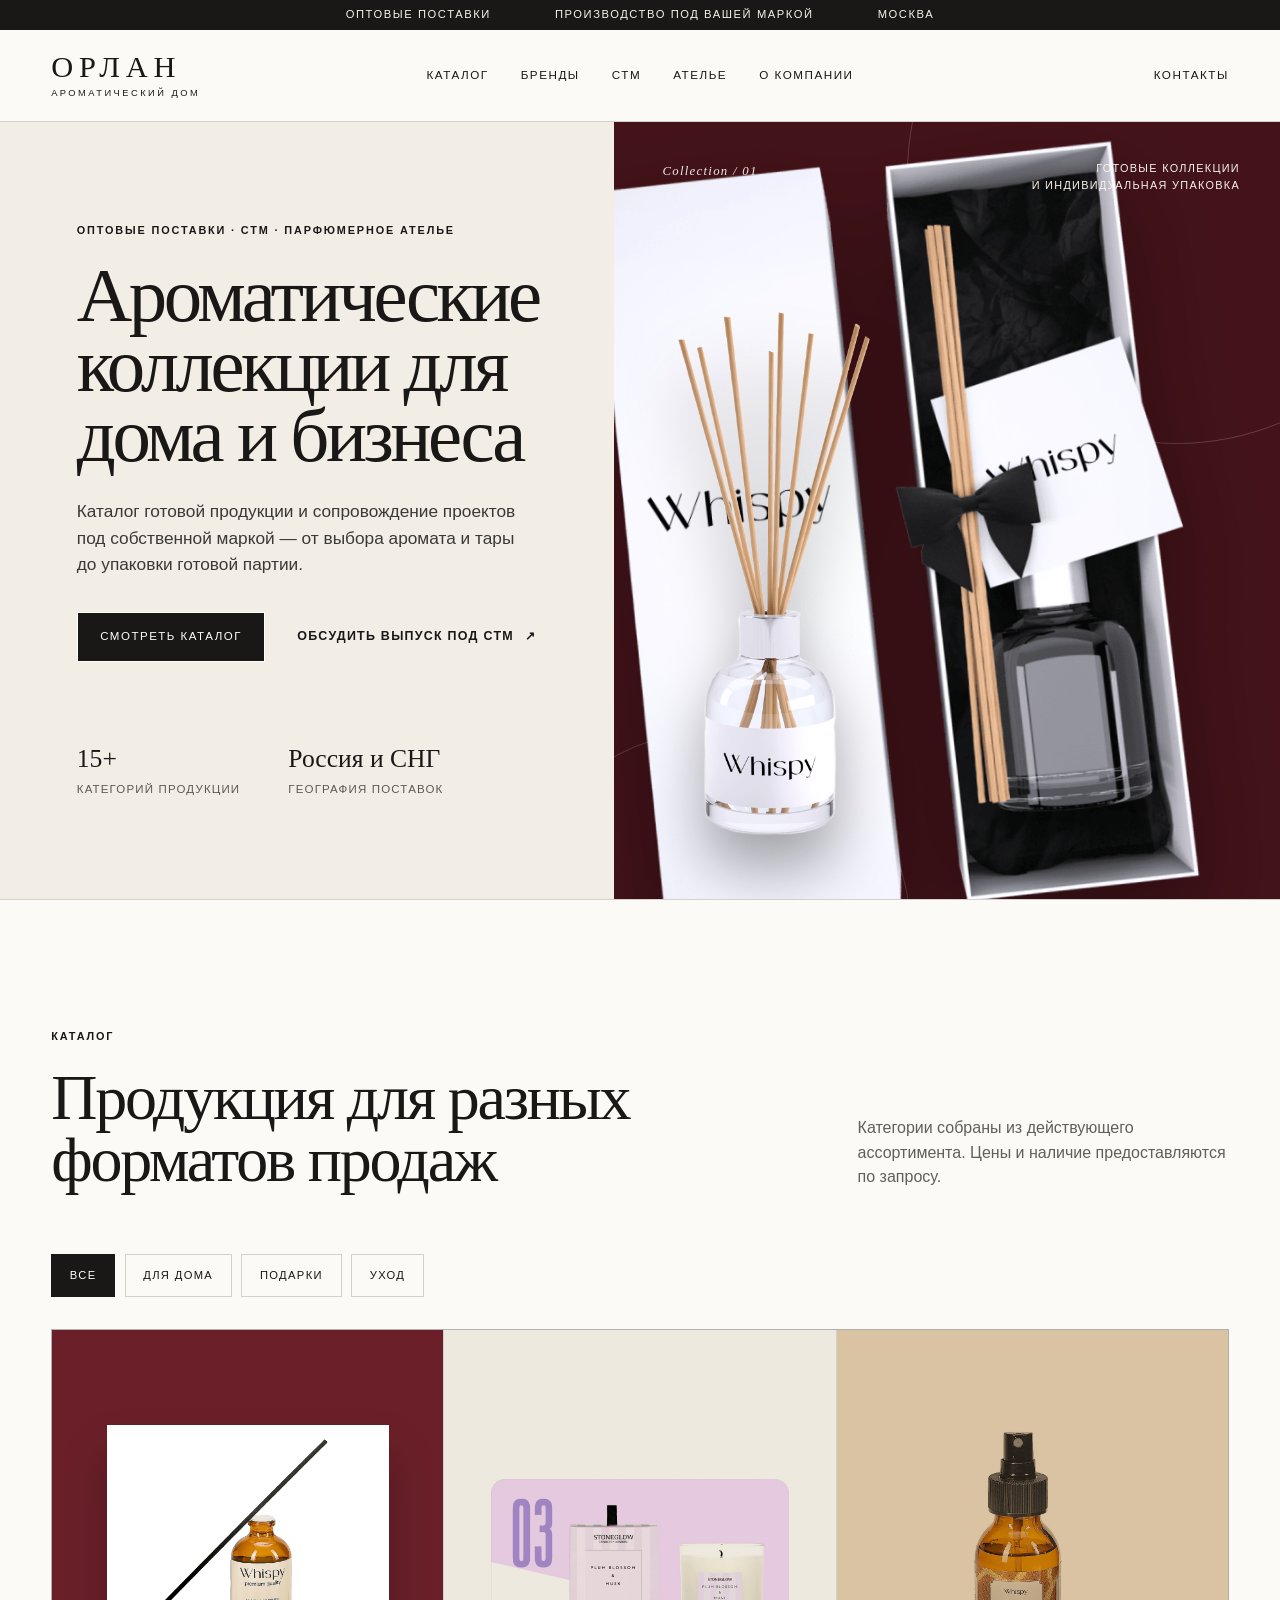
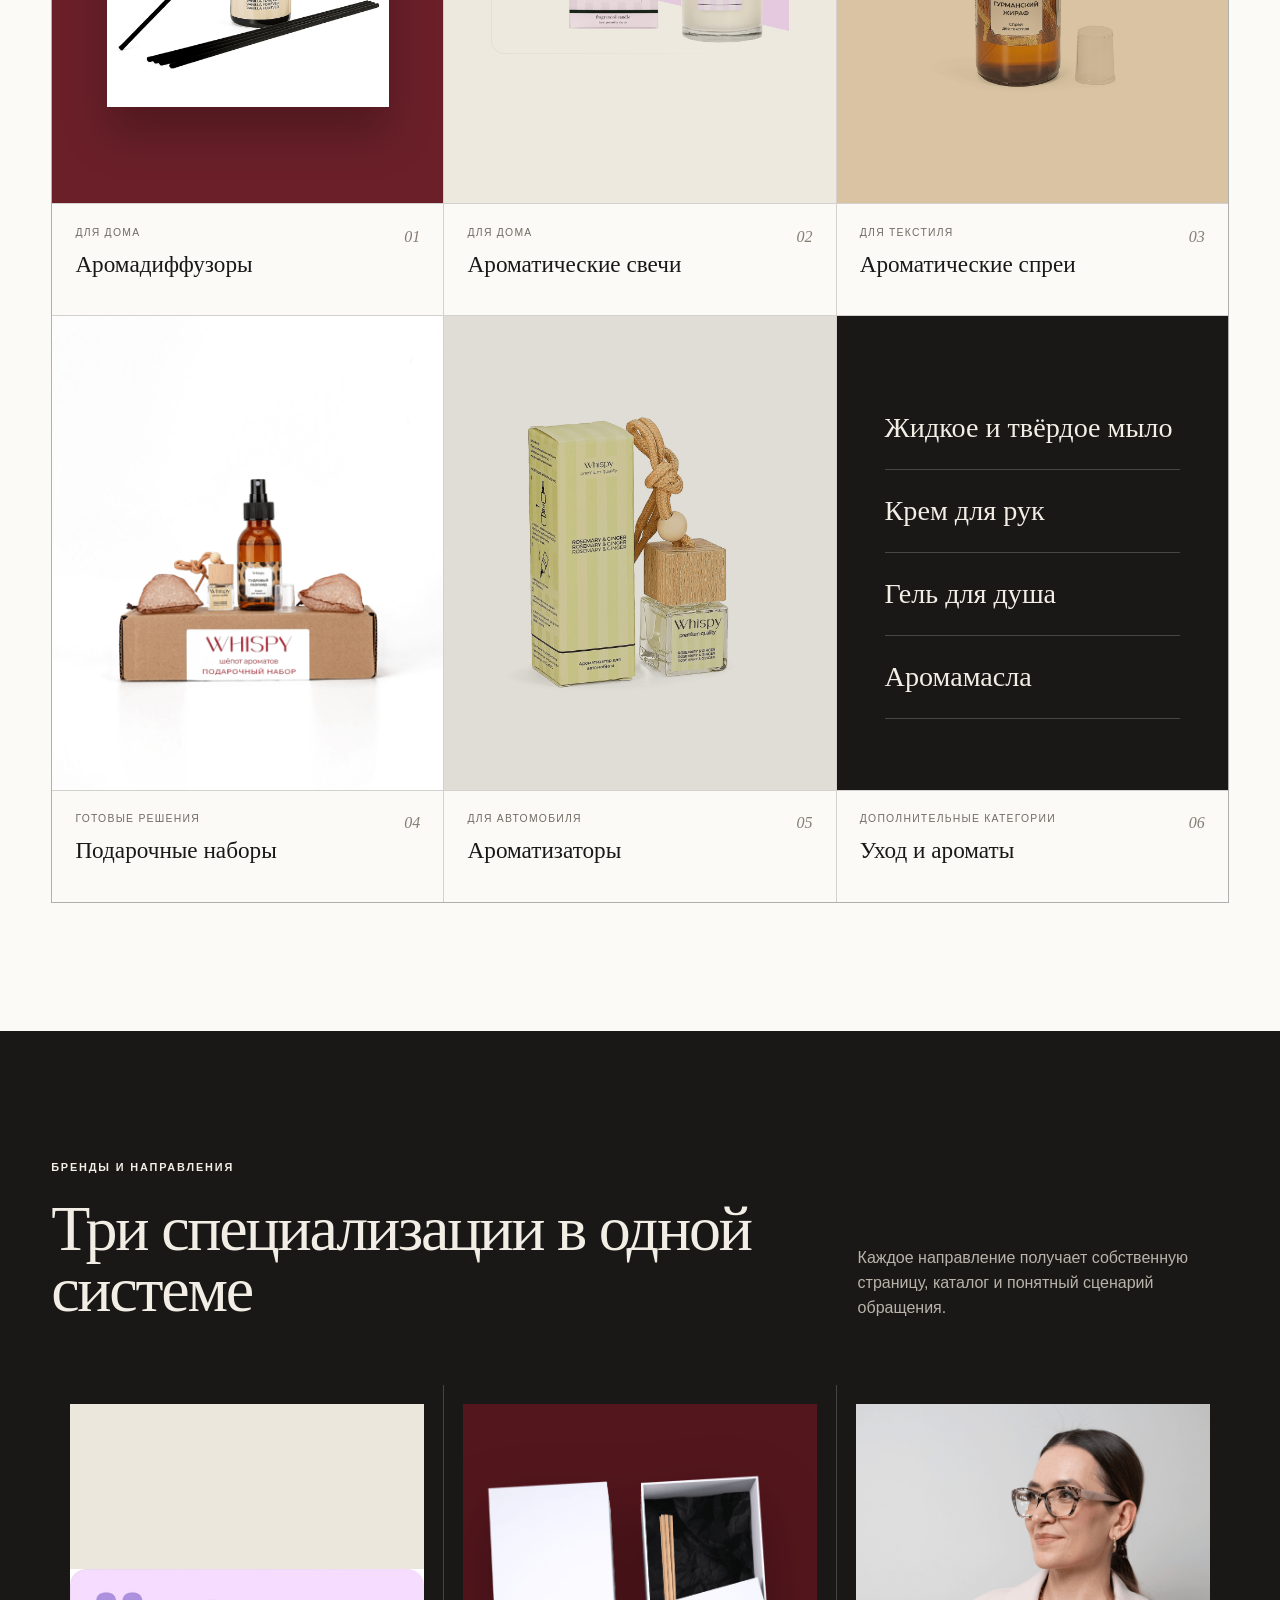
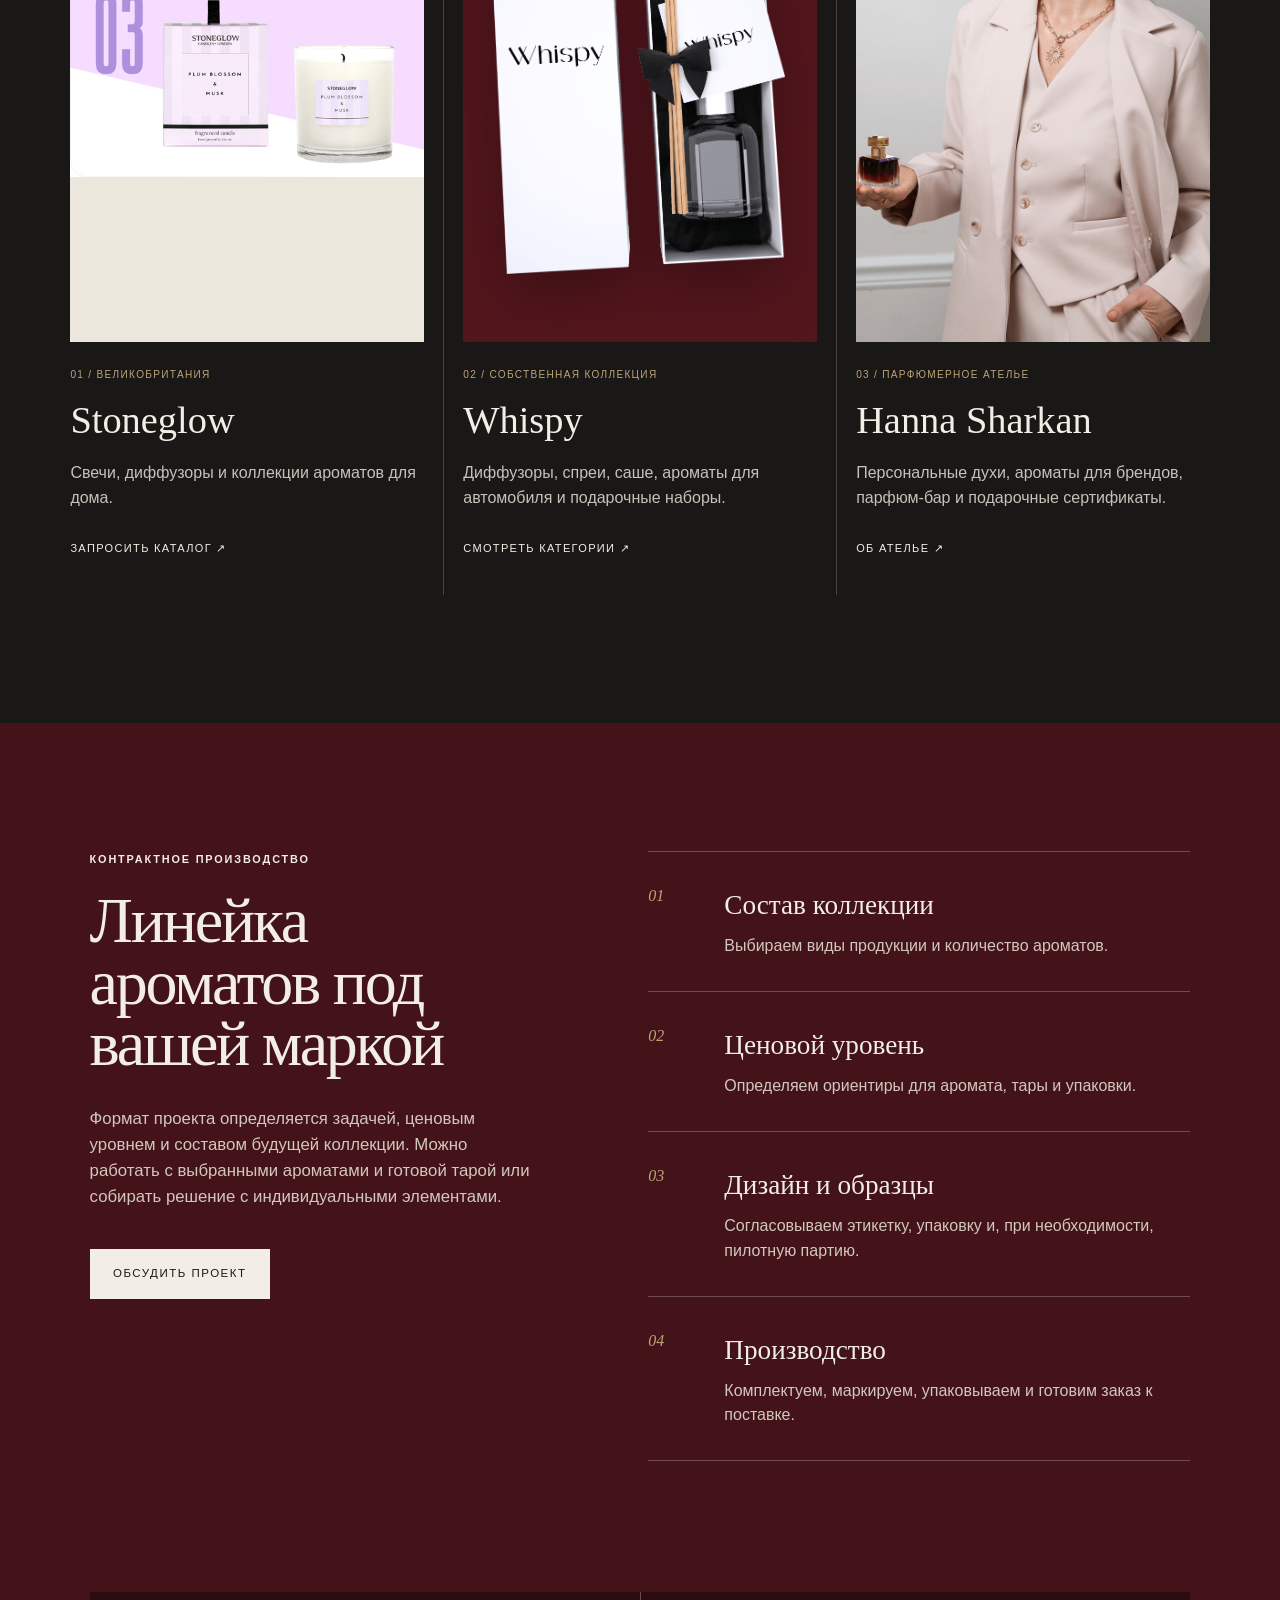
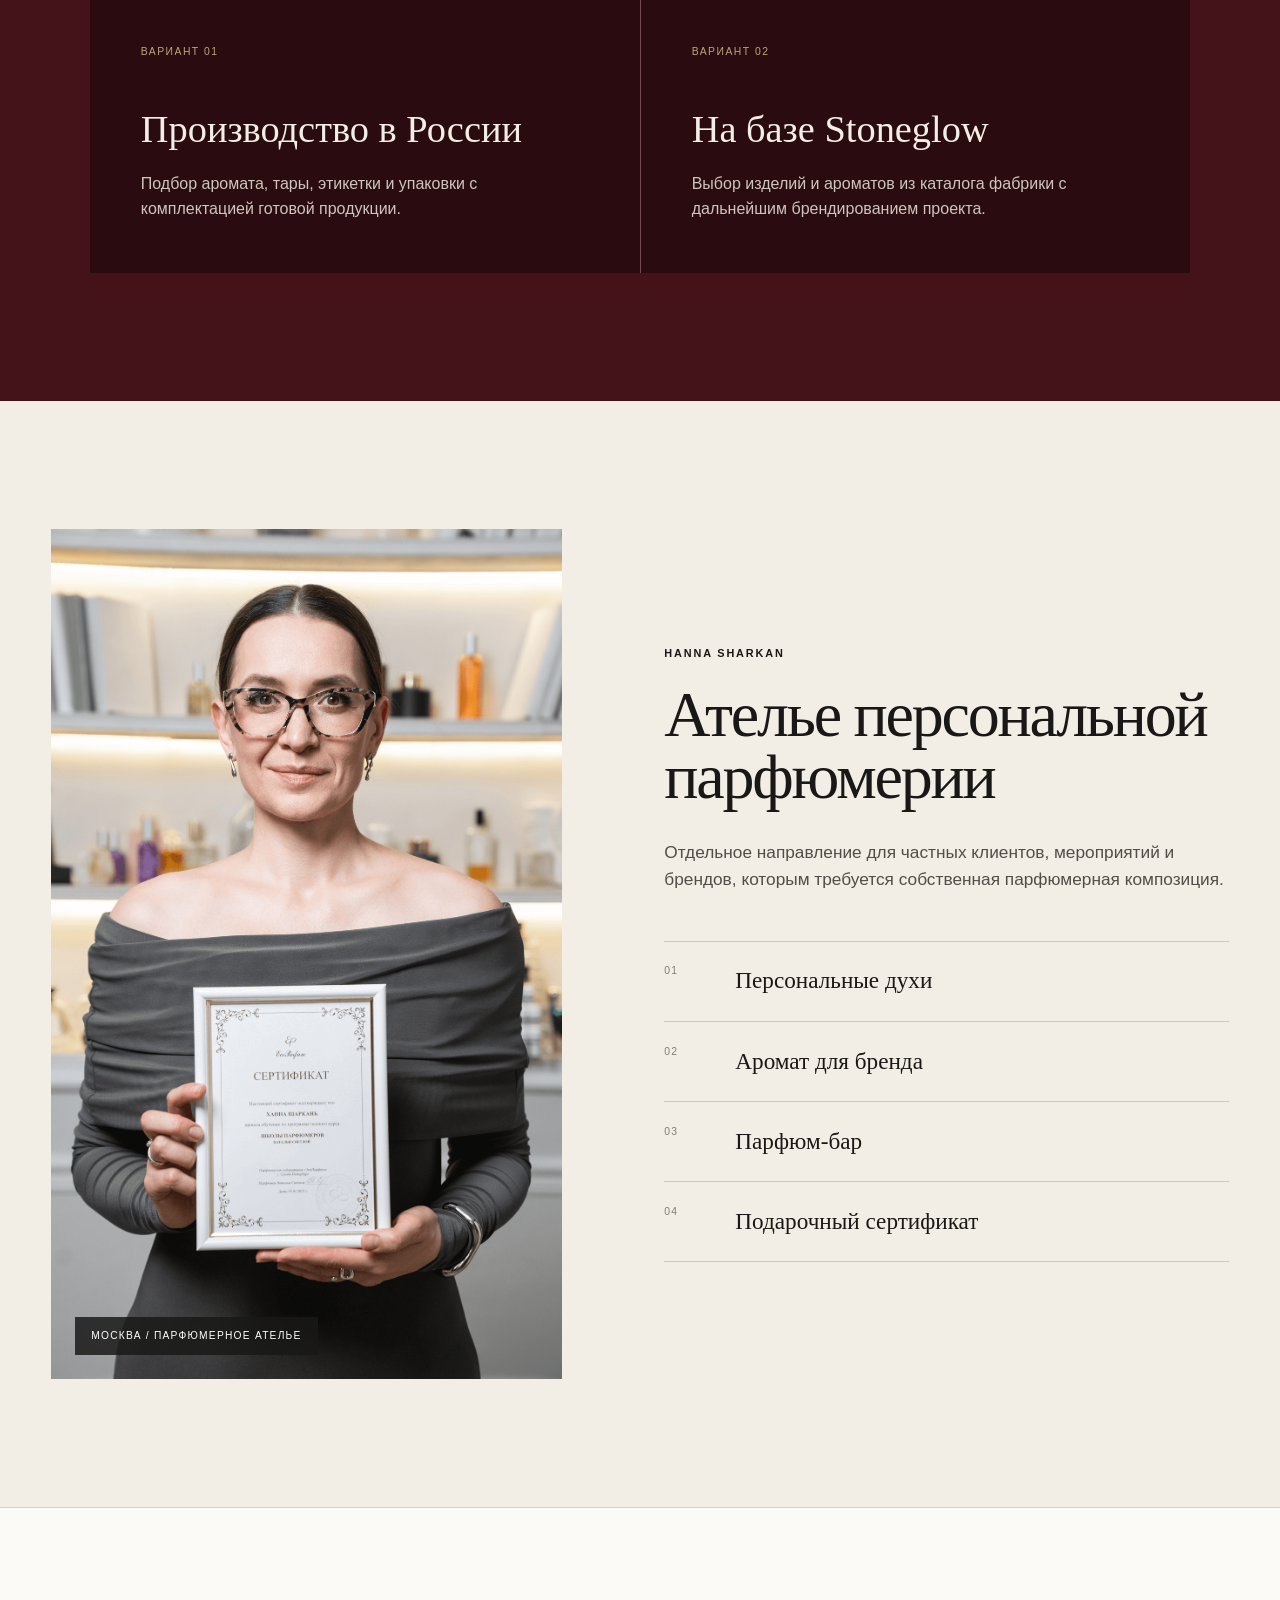
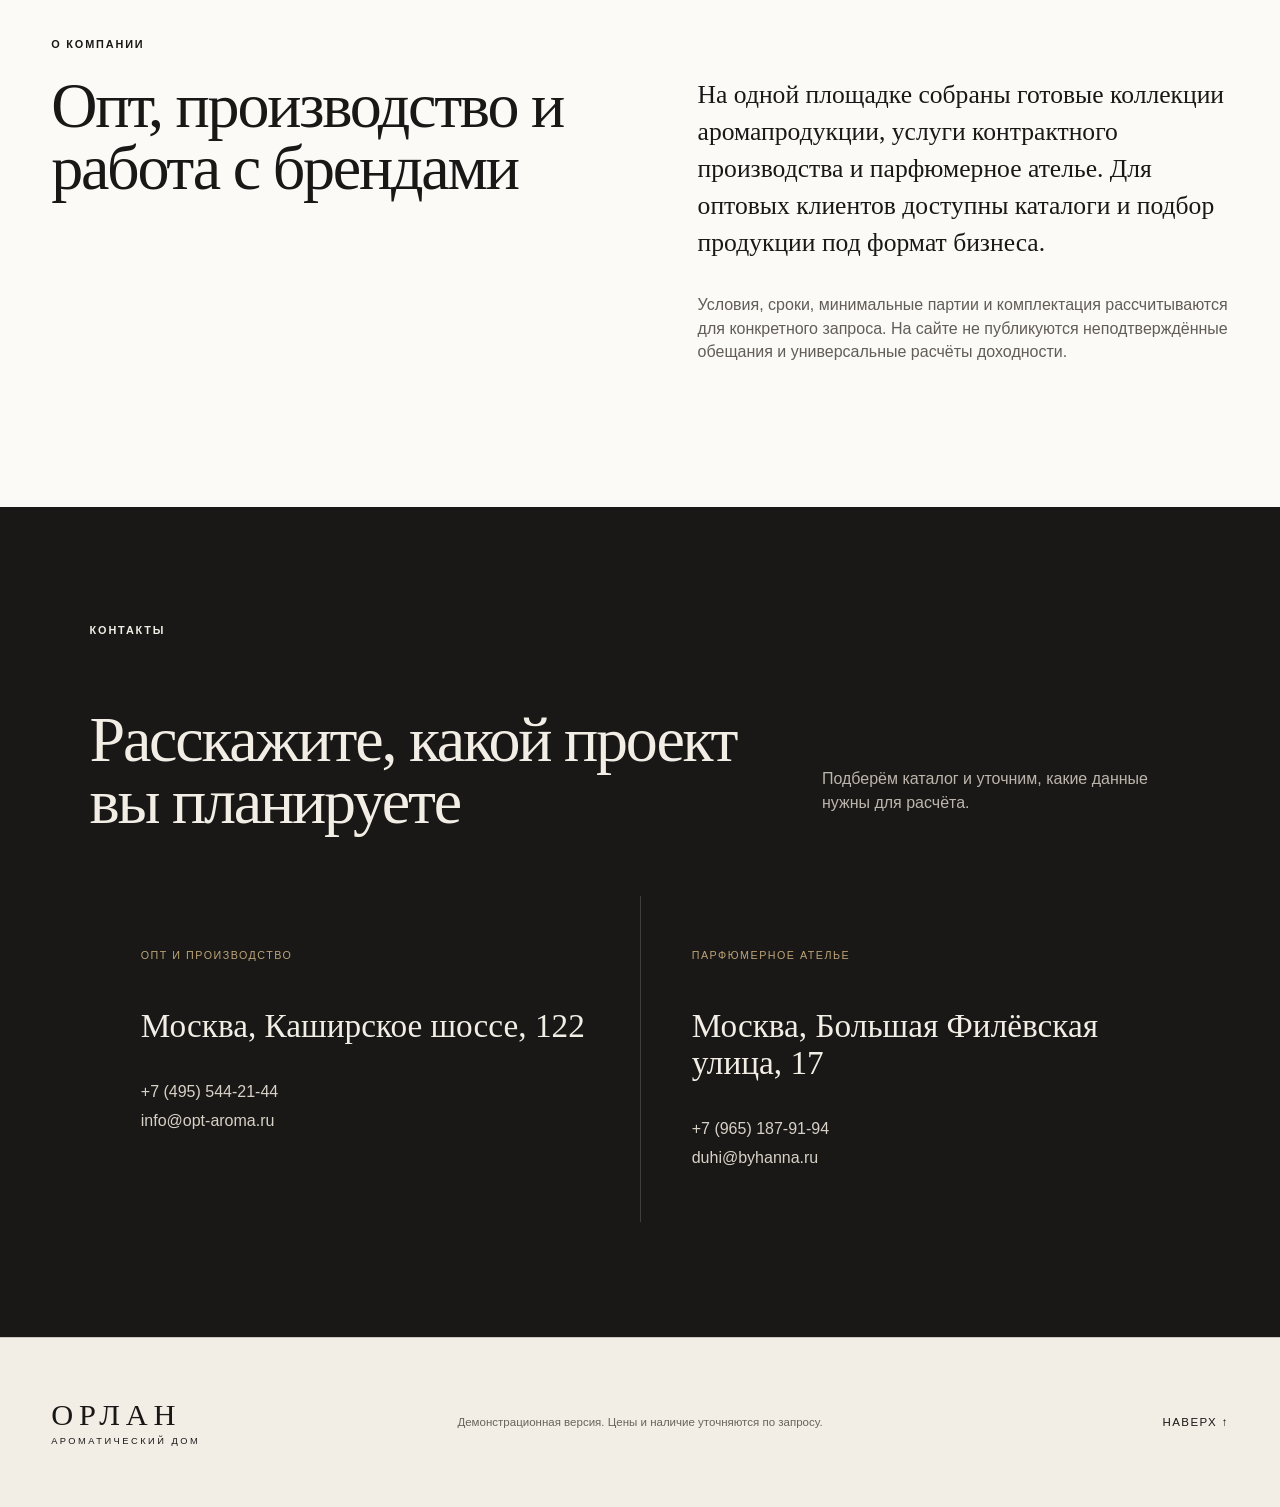
==== index.html @ 004af1e3 "Initial aroma site" ====
<!doctype html>
<html lang="ru">
<head>
  <meta charset="utf-8">
  <meta name="viewport" content="width=device-width, initial-scale=1">
  <title>Орлан — аромапродукция, оптовые поставки и СТМ</title>
  <meta name="description" content="Ароматические товары для дома и бизнеса: оптовые поставки, коллекции Whispy и Stoneglow, контрактное производство и парфюмерное ателье.">
  <meta name="robots" content="noindex,nofollow">
  <meta name="theme-color" content="#191817">
  <link rel="icon" type="image/svg+xml" href="data:image/svg+xml,%3Csvg xmlns='http://www.w3.org/2000/svg' viewBox='0 0 64 64'%3E%3Crect width='64' height='64' fill='%23431319'/%3E%3Cpath d='M16 13h32v38H16z' fill='none' stroke='%23f2eee5' stroke-width='2'/%3E%3Ccircle cx='32' cy='32' r='9' fill='none' stroke='%23bda478' stroke-width='2'/%3E%3C/svg%3E">
  <link rel="stylesheet" href="styles.css">
  <script type="application/ld+json">
  {
    "@context": "https://schema.org",
    "@graph": [
      {
        "@type": "Organization",
        "@id": "#organization",
        "name": "Орлан",
        "telephone": "+7-495-544-21-44",
        "email": "info@opt-aroma.ru",
        "address": {
          "@type": "PostalAddress",
          "streetAddress": "Каширское шоссе, 122",
          "addressLocality": "Москва",
          "addressCountry": "RU"
        }
      },
      {
        "@type": "Service",
        "name": "Контрактное производство аромапродукции",
        "provider": {"@id": "#organization"},
        "areaServed": "Россия",
        "serviceType": "Производство ароматической продукции под собственной торговой маркой"
      },
      {
        "@type": "ItemList",
        "name": "Категории аромапродукции",
        "itemListElement": [
          {"@type": "ListItem", "position": 1, "name": "Аромадиффузоры"},
          {"@type": "ListItem", "position": 2, "name": "Ароматические свечи"},
          {"@type": "ListItem", "position": 3, "name": "Спреи для текстиля"},
          {"@type": "ListItem", "position": 4, "name": "Аромасаше"},
          {"@type": "ListItem", "position": 5, "name": "Подарочные наборы"}
        ]
      }
    ]
  }
  </script>
</head>
<body>
  <a class="skip-link" href="#main">Перейти к содержанию</a>

  <div class="announcement">
    <span>Оптовые поставки</span>
    <span>Производство под вашей маркой</span>
    <span>Москва</span>
  </div>

  <header class="site-header" id="top">
    <a class="wordmark" href="#top" aria-label="Орлан, на главную">
      <span>ОРЛАН</span>
      <small>ароматический дом</small>
    </a>

    <button class="menu-button" type="button" aria-expanded="false" aria-controls="main-menu">
      <span></span><span></span>
      <b>Меню</b>
    </button>

    <nav class="main-nav" id="main-menu" aria-label="Основная навигация">
      <a href="#catalog">Каталог</a>
      <a href="#brands">Бренды</a>
      <a href="#private-label">СТМ</a>
      <a href="#atelier">Ателье</a>
      <a href="#about">О компании</a>
    </nav>

    <a class="header-contact" href="#contacts">Контакты</a>
  </header>

  <main id="main">
    <section class="hero" aria-labelledby="hero-title">
      <div class="hero-copy">
        <p class="eyebrow">Оптовые поставки · СТМ · Парфюмерное ателье</p>
        <h1 id="hero-title">Ароматические коллекции для дома и бизнеса</h1>
        <p class="hero-intro">Каталог готовой продукции и сопровождение проектов под собственной маркой — от выбора аромата и тары до упаковки готовой партии.</p>
        <div class="hero-actions">
          <a class="button button-dark" href="#catalog">Смотреть каталог</a>
          <a class="text-link" href="#private-label">Обсудить выпуск под СТМ <span aria-hidden="true">↗</span></a>
        </div>
        <dl class="hero-facts">
          <div><dt>15+</dt><dd>категорий продукции</dd></div>
          <div><dt>Россия и СНГ</dt><dd>география поставок</dd></div>
        </dl>
      </div>

      <div class="hero-stage" aria-label="Подарочный набор и аромадиффузор Whispy">
        <div class="stage-number">Collection / 01</div>
        <img class="stage-box" src="assets/opt-set3.png" alt="Подарочная коробка Whispy с аромадиффузором">
        <img class="stage-bottle" src="assets/opt-set2.png" alt="Аромадиффузор Whispy">
        <p class="stage-caption">Готовые коллекции<br>и индивидуальная упаковка</p>
      </div>
    </section>

    <section class="catalog section" id="catalog" aria-labelledby="catalog-title">
      <div class="section-heading">
        <div>
          <p class="eyebrow">Каталог</p>
          <h2 id="catalog-title">Продукция для разных форматов продаж</h2>
        </div>
        <p>Категории собраны из действующего ассортимента. Цены и наличие предоставляются по запросу.</p>
      </div>

      <div class="filters" role="group" aria-label="Фильтр категорий">
        <button class="filter is-active" type="button" data-filter="all">Все</button>
        <button class="filter" type="button" data-filter="home">Для дома</button>
        <button class="filter" type="button" data-filter="gift">Подарки</button>
        <button class="filter" type="button" data-filter="care">Уход</button>
      </div>

      <div class="product-grid">
        <article class="product-card product-card-featured" data-category="home">
          <div class="product-visual burgundy">
            <img src="assets/whispy-diffuser.png" alt="Диффузор Whispy с палочками">
          </div>
          <div class="product-meta">
            <div><p>Для дома</p><h3>Аромадиффузоры</h3></div>
            <span aria-hidden="true">01</span>
          </div>
        </article>

        <article class="product-card" data-category="home">
          <div class="product-visual ivory">
            <img src="assets/opt-hero.jpg" alt="Ароматическая свеча Stoneglow в фирменной коробке">
          </div>
          <div class="product-meta">
            <div><p>Для дома</p><h3>Ароматические свечи</h3></div>
            <span aria-hidden="true">02</span>
          </div>
        </article>

        <article class="product-card" data-category="home care">
          <div class="product-visual amber">
            <img src="assets/whispy-spray.png" alt="Спрей Whispy для текстиля">
          </div>
          <div class="product-meta">
            <div><p>Для текстиля</p><h3>Ароматические спреи</h3></div>
            <span aria-hidden="true">03</span>
          </div>
        </article>

        <article class="product-card" data-category="gift">
          <div class="product-visual sand">
            <img src="assets/whispy-card-1.jpg" alt="Подарочная подборка продукции Whispy">
          </div>
          <div class="product-meta">
            <div><p>Готовые решения</p><h3>Подарочные наборы</h3></div>
            <span aria-hidden="true">04</span>
          </div>
        </article>

        <article class="product-card" data-category="gift home">
          <div class="product-visual smoke">
            <img src="assets/whispy-auto.png" alt="Автомобильный ароматизатор Whispy">
          </div>
          <div class="product-meta">
            <div><p>Для автомобиля</p><h3>Ароматизаторы</h3></div>
            <span aria-hidden="true">05</span>
          </div>
        </article>

        <article class="product-card product-card-text" data-category="care">
          <div class="product-visual list-visual">
            <p>Жидкое и твёрдое мыло</p>
            <p>Крем для рук</p>
            <p>Гель для душа</p>
            <p>Аромамасла</p>
          </div>
          <div class="product-meta">
            <div><p>Дополнительные категории</p><h3>Уход и ароматы</h3></div>
            <span aria-hidden="true">06</span>
          </div>
        </article>
      </div>
    </section>

    <section class="brands section" id="brands" aria-labelledby="brands-title">
      <div class="section-heading section-heading-light">
        <div>
          <p class="eyebrow">Бренды и направления</p>
          <h2 id="brands-title">Три специализации в одной системе</h2>
        </div>
        <p>Каждое направление получает собственную страницу, каталог и понятный сценарий обращения.</p>
      </div>

      <div class="brand-grid">
        <article class="brand-card brand-stoneglow">
          <div class="brand-image"><img src="assets/opt-hero.jpg" alt="Свеча Stoneglow Plum Blossom and Musk"></div>
          <p class="brand-index">01 / Великобритания</p>
          <h3>Stoneglow</h3>
          <p>Свечи, диффузоры и коллекции ароматов для дома.</p>
          <a href="#contacts">Запросить каталог <span aria-hidden="true">↗</span></a>
        </article>

        <article class="brand-card brand-whispy">
          <div class="brand-image"><img src="assets/opt-set3.png" alt="Подарочный набор Whispy"></div>
          <p class="brand-index">02 / Собственная коллекция</p>
          <h3>Whispy</h3>
          <p>Диффузоры, спреи, саше, ароматы для автомобиля и подарочные наборы.</p>
          <a href="#catalog">Смотреть категории <span aria-hidden="true">↗</span></a>
        </article>

        <article class="brand-card brand-hanna">
          <div class="brand-image"><img src="assets/hanna-2.png" alt="Парфюмер Ханна Шаркань с флаконом духов"></div>
          <p class="brand-index">03 / Парфюмерное ателье</p>
          <h3>Hanna Sharkan</h3>
          <p>Персональные духи, ароматы для брендов, парфюм-бар и подарочные сертификаты.</p>
          <a href="#atelier">Об ателье <span aria-hidden="true">↗</span></a>
        </article>
      </div>
    </section>

    <section class="private-label" id="private-label" aria-labelledby="private-title">
      <div class="private-intro">
        <p class="eyebrow">Контрактное производство</p>
        <h2 id="private-title">Линейка ароматов под вашей маркой</h2>
        <p>Формат проекта определяется задачей, ценовым уровнем и составом будущей коллекции. Можно работать с выбранными ароматами и готовой тарой или собирать решение с индивидуальными элементами.</p>
        <a class="button button-light" href="#contacts">Обсудить проект</a>
      </div>

      <ol class="process-list">
        <li><span>01</span><div><h3>Состав коллекции</h3><p>Выбираем виды продукции и количество ароматов.</p></div></li>
        <li><span>02</span><div><h3>Ценовой уровень</h3><p>Определяем ориентиры для аромата, тары и упаковки.</p></div></li>
        <li><span>03</span><div><h3>Дизайн и образцы</h3><p>Согласовываем этикетку, упаковку и, при необходимости, пилотную партию.</p></div></li>
        <li><span>04</span><div><h3>Производство</h3><p>Комплектуем, маркируем, упаковываем и готовим заказ к поставке.</p></div></li>
      </ol>

      <div class="production-options">
        <article>
          <p>Вариант 01</p>
          <h3>Производство в России</h3>
          <p>Подбор аромата, тары, этикетки и упаковки с комплектацией готовой продукции.</p>
        </article>
        <article>
          <p>Вариант 02</p>
          <h3>На базе Stoneglow</h3>
          <p>Выбор изделий и ароматов из каталога фабрики с дальнейшим брендированием проекта.</p>
        </article>
      </div>
    </section>

    <section class="atelier section" id="atelier" aria-labelledby="atelier-title">
      <div class="atelier-image">
        <img src="assets/hanna-1.png" alt="Ханна Шаркань в парфюмерном ателье">
        <span>Москва / Парфюмерное ателье</span>
      </div>
      <div class="atelier-copy">
        <p class="eyebrow">Hanna Sharkan</p>
        <h2 id="atelier-title">Ателье персональной парфюмерии</h2>
        <p class="lead">Отдельное направление для частных клиентов, мероприятий и брендов, которым требуется собственная парфюмерная композиция.</p>
        <div class="atelier-services">
          <a href="#contacts"><span>01</span>Персональные духи</a>
          <a href="#contacts"><span>02</span>Аромат для бренда</a>
          <a href="#contacts"><span>03</span>Парфюм-бар</a>
          <a href="#contacts"><span>04</span>Подарочный сертификат</a>
        </div>
      </div>
    </section>

    <section class="about section" id="about" aria-labelledby="about-title">
      <div class="about-title">
        <p class="eyebrow">О компании</p>
        <h2 id="about-title">Опт, производство и работа с брендами</h2>
      </div>
      <div class="about-copy">
        <p>На одной площадке собраны готовые коллекции аромапродукции, услуги контрактного производства и парфюмерное ателье. Для оптовых клиентов доступны каталоги и подбор продукции под формат бизнеса.</p>
        <p>Условия, сроки, минимальные партии и комплектация рассчитываются для конкретного запроса. На сайте не публикуются неподтверждённые обещания и универсальные расчёты доходности.</p>
      </div>
    </section>

    <section class="contacts" id="contacts" aria-labelledby="contacts-title">
      <div class="contacts-heading">
        <p class="eyebrow">Контакты</p>
        <h2 id="contacts-title">Расскажите, какой проект вы планируете</h2>
        <p>Подберём каталог и уточним, какие данные нужны для расчёта.</p>
      </div>
      <div class="contact-grid">
        <article>
          <p>Опт и производство</p>
          <address>Москва, Каширское шоссе, 122</address>
          <a href="tel:+74955442144">+7 (495) 544-21-44</a>
          <a href="mailto:info@opt-aroma.ru">info@opt-aroma.ru</a>
        </article>
        <article>
          <p>Парфюмерное ателье</p>
          <address>Москва, Большая Филёвская улица, 17</address>
          <a href="tel:+79651879194">+7 (965) 187-91-94</a>
          <a href="mailto:duhi@byhanna.ru">duhi@byhanna.ru</a>
        </article>
      </div>
    </section>
  </main>

  <footer class="site-footer">
    <a class="wordmark wordmark-footer" href="#top"><span>ОРЛАН</span><small>ароматический дом</small></a>
    <p>Демонстрационная версия. Цены и наличие уточняются по запросу.</p>
    <a href="#top">Наверх ↑</a>
  </footer>

  <script src="app.js"></script>
</body>
</html>
---- styles.css ----
:root {
  --ink: #191817;
  --ink-soft: #3b3936;
  --ivory: #f2eee5;
  --paper: #fbfaf6;
  --wine: #431319;
  --wine-deep: #2a0c10;
  --brass: #bda478;
  --line: rgba(25, 24, 23, 0.18);
  --serif: "Iowan Old Style", "Baskerville", "Times New Roman", serif;
  --sans: -apple-system, BlinkMacSystemFont, "Segoe UI", Arial, sans-serif;
}

* { box-sizing: border-box; }
html { scroll-behavior: smooth; }
body {
  margin: 0;
  overflow-x: hidden;
  color: var(--ink);
  background: var(--paper);
  font-family: var(--sans);
  font-size: 16px;
  line-height: 1.55;
  -webkit-font-smoothing: antialiased;
}
img { display: block; max-width: 100%; }
a { color: inherit; }
button { font: inherit; }

.skip-link {
  position: fixed;
  left: 1rem;
  top: -5rem;
  z-index: 100;
  padding: .75rem 1rem;
  color: #fff;
  background: var(--wine);
}
.skip-link:focus { top: 1rem; }

.announcement {
  min-height: 30px;
  display: flex;
  justify-content: center;
  align-items: center;
  gap: 4rem;
  padding: .35rem 2rem;
  color: #f7f3eb;
  background: var(--ink);
  font-size: .7rem;
  letter-spacing: .14em;
  text-transform: uppercase;
}

.site-header {
  position: sticky;
  top: 0;
  z-index: 50;
  min-height: 92px;
  display: grid;
  grid-template-columns: minmax(180px, 1fr) auto minmax(180px, 1fr);
  align-items: center;
  padding: 0 4vw;
  background: rgba(251, 250, 246, .94);
  border-bottom: 1px solid var(--line);
  backdrop-filter: blur(14px);
}
.wordmark {
  width: max-content;
  display: flex;
  flex-direction: column;
  text-decoration: none;
  line-height: 1;
}
.wordmark span {
  font-family: var(--serif);
  font-size: 1.9rem;
  letter-spacing: .19em;
}
.wordmark small {
  margin-top: .4rem;
  font-size: .58rem;
  letter-spacing: .27em;
  text-transform: uppercase;
}
.main-nav { display: flex; gap: clamp(1rem, 2.5vw, 2.5rem); }
.main-nav a,
.header-contact {
  position: relative;
  padding: .5rem 0;
  font-size: .73rem;
  letter-spacing: .13em;
  text-decoration: none;
  text-transform: uppercase;
}
.main-nav a::after,
.header-contact::after {
  position: absolute;
  left: 0;
  right: 100%;
  bottom: 0;
  height: 1px;
  content: "";
  background: currentColor;
  transition: right .25s ease;
}
.main-nav a:hover::after,
.main-nav a:focus-visible::after,
.header-contact:hover::after,
.header-contact:focus-visible::after { right: 0; }
.header-contact { justify-self: end; }
.menu-button { display: none; }

.hero {
  min-height: calc(100vh - 122px);
  display: grid;
  grid-template-columns: 48% 52%;
  border-bottom: 1px solid var(--line);
}
.hero-copy {
  display: flex;
  flex-direction: column;
  justify-content: center;
  padding: clamp(4rem, 7vw, 8rem) clamp(2rem, 6vw, 7rem);
  background: var(--ivory);
}
.eyebrow {
  margin: 0 0 1.4rem;
  font-size: .68rem;
  font-weight: 600;
  letter-spacing: .17em;
  text-transform: uppercase;
}
h1, h2, h3, p { margin-top: 0; }
h1, h2, h3 { font-family: var(--serif); font-weight: 400; }
h1 {
  max-width: 760px;
  margin-bottom: 1.7rem;
  font-size: clamp(3.3rem, 6vw, 7.1rem);
  line-height: .91;
  letter-spacing: -.045em;
}
.hero-intro {
  max-width: 610px;
  margin-bottom: 2.1rem;
  color: var(--ink-soft);
  font-size: clamp(1rem, 1.35vw, 1.2rem);
}
.hero-actions { display: flex; align-items: center; gap: 2rem; flex-wrap: wrap; }
.button {
  min-height: 50px;
  display: inline-flex;
  align-items: center;
  justify-content: center;
  padding: .9rem 1.4rem;
  border: 1px solid currentColor;
  font-size: .72rem;
  letter-spacing: .13em;
  text-decoration: none;
  text-transform: uppercase;
  transition: color .25s ease, background .25s ease;
}
.button-dark { color: #fff; background: var(--ink); }
.button-dark:hover, .button-dark:focus-visible { color: var(--ink); background: transparent; }
.button-light { color: var(--ink); background: var(--ivory); border-color: var(--ivory); }
.button-light:hover, .button-light:focus-visible { color: var(--ivory); background: transparent; }
.text-link {
  font-size: .78rem;
  font-weight: 600;
  letter-spacing: .1em;
  text-decoration: none;
  text-transform: uppercase;
}
.text-link span { display: inline-block; margin-left: .4rem; transition: transform .2s ease; }
.text-link:hover span { transform: translate(.2rem, -.2rem); }
.hero-facts {
  display: flex;
  gap: 3rem;
  margin: clamp(3rem, 6vw, 6rem) 0 0;
}
.hero-facts div { min-width: 120px; }
.hero-facts dt { font-family: var(--serif); font-size: 1.6rem; }
.hero-facts dd { margin: .2rem 0 0; color: #5d5953; font-size: .72rem; letter-spacing: .1em; text-transform: uppercase; }

.hero-stage {
  position: relative;
  min-height: 720px;
  overflow: hidden;
  color: #f9f4eb;
  background: var(--wine);
  isolation: isolate;
}
.hero-stage::before,
.hero-stage::after {
  position: absolute;
  content: "";
  border: 1px solid rgba(255,255,255,.18);
  border-radius: 50%;
  z-index: -1;
}
.hero-stage::before { width: 42vw; height: 42vw; right: -13vw; top: -17vw; }
.hero-stage::after { width: 31vw; height: 31vw; left: -8vw; bottom: -18vw; }
.stage-number {
  position: absolute;
  top: 2.5rem;
  left: 3rem;
  font-family: var(--serif);
  font-style: italic;
  font-size: .8rem;
  letter-spacing: .1em;
}
.stage-box {
  position: absolute;
  width: min(47vw, 650px);
  right: clamp(2rem, 6vw, 6rem);
  bottom: -3%;
  filter: drop-shadow(0 45px 48px rgba(0,0,0,.35));
  transform: rotate(-3deg);
}
.stage-bottle {
  position: absolute;
  width: min(15vw, 210px);
  left: clamp(1.2rem, 5vw, 5rem);
  bottom: 8%;
  filter: drop-shadow(0 35px 30px rgba(0,0,0,.35));
}
.stage-caption {
  position: absolute;
  right: 2.5rem;
  top: 2.4rem;
  margin: 0;
  text-align: right;
  font-size: .68rem;
  letter-spacing: .12em;
  text-transform: uppercase;
}

.section { padding: clamp(5rem, 10vw, 10rem) 4vw; }
.section-heading {
  display: grid;
  grid-template-columns: minmax(0, 2fr) minmax(280px, 1fr);
  gap: 4rem;
  align-items: end;
  margin-bottom: 4rem;
}
.section-heading h2,
.private-intro h2,
.atelier-copy h2,
.about-title h2,
.contacts-heading h2 {
  max-width: 900px;
  margin-bottom: 0;
  font-size: clamp(2.6rem, 5vw, 5.6rem);
  line-height: .96;
  letter-spacing: -.035em;
}
.section-heading > p { max-width: 460px; margin: 0; color: #625e58; }

.filters {
  display: flex;
  gap: .6rem;
  margin-bottom: 2rem;
  flex-wrap: wrap;
}
.filter {
  padding: .72rem 1.1rem;
  color: var(--ink);
  background: transparent;
  border: 1px solid var(--line);
  cursor: pointer;
  font-size: .7rem;
  letter-spacing: .12em;
  text-transform: uppercase;
}
.filter:hover, .filter:focus-visible, .filter.is-active { color: #fff; background: var(--ink); }

.product-grid {
  display: grid;
  grid-template-columns: repeat(3, minmax(0, 1fr));
  gap: 1px;
  background: var(--line);
  border: 1px solid var(--line);
}
.product-card { min-width: 0; background: var(--paper); transition: opacity .2s ease; }
.product-card[hidden] { display: none; }
.product-visual {
  height: clamp(320px, 37vw, 570px);
  display: grid;
  place-items: center;
  overflow: hidden;
}
.product-visual img {
  width: 76%;
  height: 76%;
  object-fit: contain;
  transition: transform .45s cubic-bezier(.2,.7,.2,1);
  mix-blend-mode: multiply;
}
.product-card:hover .product-visual img { transform: scale(1.035); }
.product-card-featured .product-visual img { width: 72%; height: 72%; }
.product-visual.burgundy { background: #6b2029; }
.product-visual.burgundy img { mix-blend-mode: normal; filter: drop-shadow(0 28px 22px rgba(0,0,0,.24)); }
.product-visual.ivory { background: #ede9df; }
.product-visual.amber { background: #d9c3a2; }
.product-visual.sand { background: #c7b29b; }
.product-visual.smoke { background: #dfddd5; }
.product-visual.sand img { width: 100%; height: 100%; object-fit: cover; object-position: center 68%; mix-blend-mode: normal; }
.product-meta {
  min-height: 112px;
  display: flex;
  justify-content: space-between;
  gap: 1rem;
  padding: 1.3rem 1.45rem;
  border-top: 1px solid var(--line);
}
.product-meta p { margin-bottom: .35rem; color: #716b64; font-size: .65rem; letter-spacing: .12em; text-transform: uppercase; }
.product-meta h3 { margin-bottom: 0; font-size: 1.45rem; }
.product-meta > span { color: #837d74; font-family: var(--serif); font-style: italic; }
.list-visual { align-content: center; justify-items: stretch; padding: 2rem 3rem; background: var(--ink); }
.list-visual p { width: 100%; margin: 0; padding: 1.2rem 0; color: var(--ivory); border-bottom: 1px solid rgba(255,255,255,.2); font-family: var(--serif); font-size: clamp(1.3rem, 2.2vw, 2rem); }

.brands { color: var(--ivory); background: var(--ink); }
.section-heading-light > p { color: #b9b3a9; }
.brand-grid { display: grid; grid-template-columns: repeat(3, 1fr); gap: 1px; background: rgba(255,255,255,.19); }
.brand-card { padding: 1.2rem 1.2rem 2.2rem; background: var(--ink); }
.brand-image { height: 42vw; max-height: 590px; overflow: hidden; background: #ebe7dc; }
.brand-image img { width: 100%; height: 100%; object-fit: contain; transition: transform .55s ease; }
.brand-card:hover .brand-image img { transform: scale(1.025); }
.brand-whispy .brand-image { background: #54161d; }
.brand-whispy .brand-image img { padding: 6%; filter: drop-shadow(0 24px 30px rgba(0,0,0,.3)); }
.brand-hanna .brand-image img { object-fit: cover; object-position: 50% 25%; }
.brand-index { margin: 1.6rem 0 .5rem; color: var(--brass); font-size: .63rem; letter-spacing: .13em; text-transform: uppercase; }
.brand-card h3 { margin-bottom: .7rem; font-size: clamp(2rem, 3vw, 3.2rem); }
.brand-card > p:not(.brand-index) { max-width: 430px; min-height: 3.2rem; color: #c7c1b7; }
.brand-card > a { display: inline-block; margin-top: .7rem; color: var(--ivory); font-size: .69rem; letter-spacing: .12em; text-decoration: none; text-transform: uppercase; }

.private-label {
  display: grid;
  grid-template-columns: .9fr 1.1fr;
  gap: clamp(4rem, 9vw, 10rem);
  padding: clamp(6rem, 10vw, 11rem) 7vw;
  color: var(--ivory);
  background: var(--wine);
}
.private-intro { align-self: start; position: sticky; top: 150px; }
.private-intro > p:not(.eyebrow) { max-width: 610px; margin: 2rem 0 2.4rem; color: #d2c7be; font-size: 1.05rem; }
.process-list { margin: 0; padding: 0; list-style: none; border-top: 1px solid rgba(255,255,255,.24); }
.process-list li { display: grid; grid-template-columns: 60px 1fr; gap: 1rem; padding: 2rem 0; border-bottom: 1px solid rgba(255,255,255,.24); }
.process-list li > span { color: var(--brass); font-family: var(--serif); font-style: italic; }
.process-list h3 { margin-bottom: .5rem; font-size: 1.7rem; }
.process-list p { margin-bottom: 0; color: #d2c7be; }
.production-options { grid-column: 1 / -1; display: grid; grid-template-columns: 1fr 1fr; gap: 1px; margin-top: 1rem; background: rgba(255,255,255,.24); }
.production-options article { min-height: 260px; padding: clamp(2rem, 4vw, 4rem); background: var(--wine-deep); }
.production-options article > p:first-child { color: var(--brass); font-size: .65rem; letter-spacing: .14em; text-transform: uppercase; }
.production-options h3 { margin: 2.5rem 0 .8rem; font-size: 2.4rem; }
.production-options article > p:last-child { max-width: 570px; margin: 0; color: #cfc5bc; }

.atelier { display: grid; grid-template-columns: .95fr 1.05fr; gap: clamp(3rem, 8vw, 9rem); align-items: center; background: var(--ivory); }
.atelier-image { position: relative; height: min(77vw, 850px); overflow: hidden; background: #ddd7cb; }
.atelier-image img { width: 100%; height: 100%; object-fit: cover; object-position: 50% 12%; }
.atelier-image span { position: absolute; left: 1.5rem; bottom: 1.5rem; padding: .7rem 1rem; color: #fff; background: rgba(25,24,23,.84); font-size: .64rem; letter-spacing: .12em; text-transform: uppercase; }
.atelier-copy .lead { max-width: 620px; margin: 2rem 0 3rem; color: #514d48; font-size: 1.08rem; }
.atelier-services { border-top: 1px solid var(--line); }
.atelier-services a { display: grid; grid-template-columns: 55px 1fr; gap: 1rem; padding: 1.35rem 0; border-bottom: 1px solid var(--line); font-family: var(--serif); font-size: 1.45rem; text-decoration: none; }
.atelier-services span { color: #877d70; font-family: var(--sans); font-size: .65rem; letter-spacing: .12em; }
.atelier-services a:hover { padding-left: .6rem; }

.about { display: grid; grid-template-columns: 1fr 1fr; gap: clamp(3rem, 9vw, 10rem); border-top: 1px solid var(--line); }
.about-copy { padding-top: 2.5rem; }
.about-copy p { max-width: 720px; font-family: var(--serif); font-size: clamp(1.25rem, 2vw, 1.8rem); line-height: 1.45; }
.about-copy p + p { margin-top: 2rem; color: #625d56; font-family: var(--sans); font-size: 1rem; }

.contacts { padding: clamp(5rem, 9vw, 9rem) 7vw; color: var(--ivory); background: var(--ink); }
.contacts-heading { display: grid; grid-template-columns: 1.3fr .7fr; gap: 3rem; align-items: end; }
.contacts-heading .eyebrow { grid-column: 1 / -1; }
.contacts-heading > p:last-child { color: #bcb5ab; }
.contact-grid { display: grid; grid-template-columns: 1fr 1fr; gap: 1px; margin-top: 4rem; background: rgba(255,255,255,.17); }
.contact-grid article { min-height: 250px; display: flex; flex-direction: column; align-items: flex-start; padding: clamp(2rem, 4vw, 4rem); background: var(--ink); }
.contact-grid article > p { color: var(--brass); font-size: .67rem; letter-spacing: .14em; text-transform: uppercase; }
.contact-grid address { max-width: 470px; margin: 2rem 0; font-family: var(--serif); font-size: clamp(1.5rem, 2.6vw, 2.5rem); font-style: normal; line-height: 1.12; }
.contact-grid a { margin-top: .25rem; color: #d8d1c6; text-decoration: none; }
.contact-grid a:hover { color: #fff; }

.site-footer { min-height: 170px; display: grid; grid-template-columns: 1fr auto 1fr; align-items: center; gap: 2rem; padding: 2rem 4vw; background: var(--ivory); border-top: 1px solid var(--line); }
.site-footer p { margin: 0; color: #68635c; font-size: .72rem; }
.site-footer > a:last-child { justify-self: end; font-size: .72rem; letter-spacing: .12em; text-decoration: none; text-transform: uppercase; }

@media (max-width: 1100px) {
  .site-header { grid-template-columns: 1fr auto; }
  .main-nav {
    position: fixed;
    inset: 92px 0 auto;
    display: none;
    flex-direction: column;
    gap: 0;
    padding: 1rem 4vw 2rem;
    background: var(--paper);
    border-bottom: 1px solid var(--line);
  }
  .main-nav.is-open { display: flex; }
  .main-nav a { padding: 1rem 0; border-bottom: 1px solid var(--line); }
  .header-contact { display: none; }
  .menu-button { display: flex; align-items: center; gap: .35rem; padding: .8rem 0; background: transparent; border: 0; cursor: pointer; }
  .menu-button span { width: 16px; height: 1px; background: var(--ink); }
  .menu-button b { margin-left: .4rem; font-size: .7rem; font-weight: 500; letter-spacing: .12em; text-transform: uppercase; }
  .hero { grid-template-columns: 1fr; }
  .hero-stage { min-height: 680px; }
  .stage-box { width: min(70vw, 620px); }
  .stage-bottle { width: min(20vw, 190px); }
  .product-grid { grid-template-columns: 1fr 1fr; }
  .brand-grid { grid-template-columns: 1fr; }
  .brand-image { height: 70vw; max-height: 750px; }
  .private-label { grid-template-columns: 1fr; }
  .private-intro { position: static; }
}

@media (max-width: 760px) {
  .announcement { justify-content: flex-start; gap: 1.2rem; overflow: hidden; white-space: nowrap; }
  .announcement span:nth-child(2) { display: none; }
  .site-header { min-height: 78px; }
  .main-nav { inset: 78px 0 auto; }
  .wordmark span { font-size: 1.55rem; }
  .hero-copy { padding: 4.8rem 1.25rem; }
  .hero-copy .eyebrow { max-width: 22rem; font-size: .6rem; letter-spacing: .12em; }
  h1 { font-size: clamp(3rem, 13vw, 4rem); line-height: .94; }
  .hero-facts { gap: 1.5rem; }
  .hero-stage { min-height: 560px; }
  .stage-number { top: 1.4rem; left: 1.3rem; }
  .stage-caption { top: 1.35rem; right: 1.3rem; }
  .stage-box { width: 92vw; right: -11vw; bottom: 2%; }
  .stage-bottle { width: 27vw; left: 1rem; bottom: 7%; }
  .section { padding: 5rem 1.25rem; }
  .section-heading { grid-template-columns: 1fr; gap: 1.5rem; margin-bottom: 2.5rem; }
  .product-grid { grid-template-columns: 1fr; }
  .product-visual { height: 115vw; max-height: 560px; }
  .brand-image { height: 110vw; }
  .private-label { padding: 5rem 1.25rem; gap: 3rem; }
  .production-options { grid-template-columns: 1fr; }
  .atelier { grid-template-columns: 1fr; }
  .atelier-image { height: 125vw; max-height: 760px; }
  .atelier-services a { font-size: 1.25rem; }
  .about { grid-template-columns: 1fr; gap: 1rem; }
  .contacts { padding: 5rem 1.25rem; }
  .contacts-heading, .contact-grid { grid-template-columns: 1fr; }
  .contacts-heading { gap: 1rem; }
  .site-footer { grid-template-columns: 1fr; justify-items: start; }
  .site-footer > a:last-child { justify-self: start; }
}

@media (prefers-reduced-motion: reduce) {
  html { scroll-behavior: auto; }
  *, *::before, *::after { transition-duration: .01ms !important; animation-duration: .01ms !important; }
}
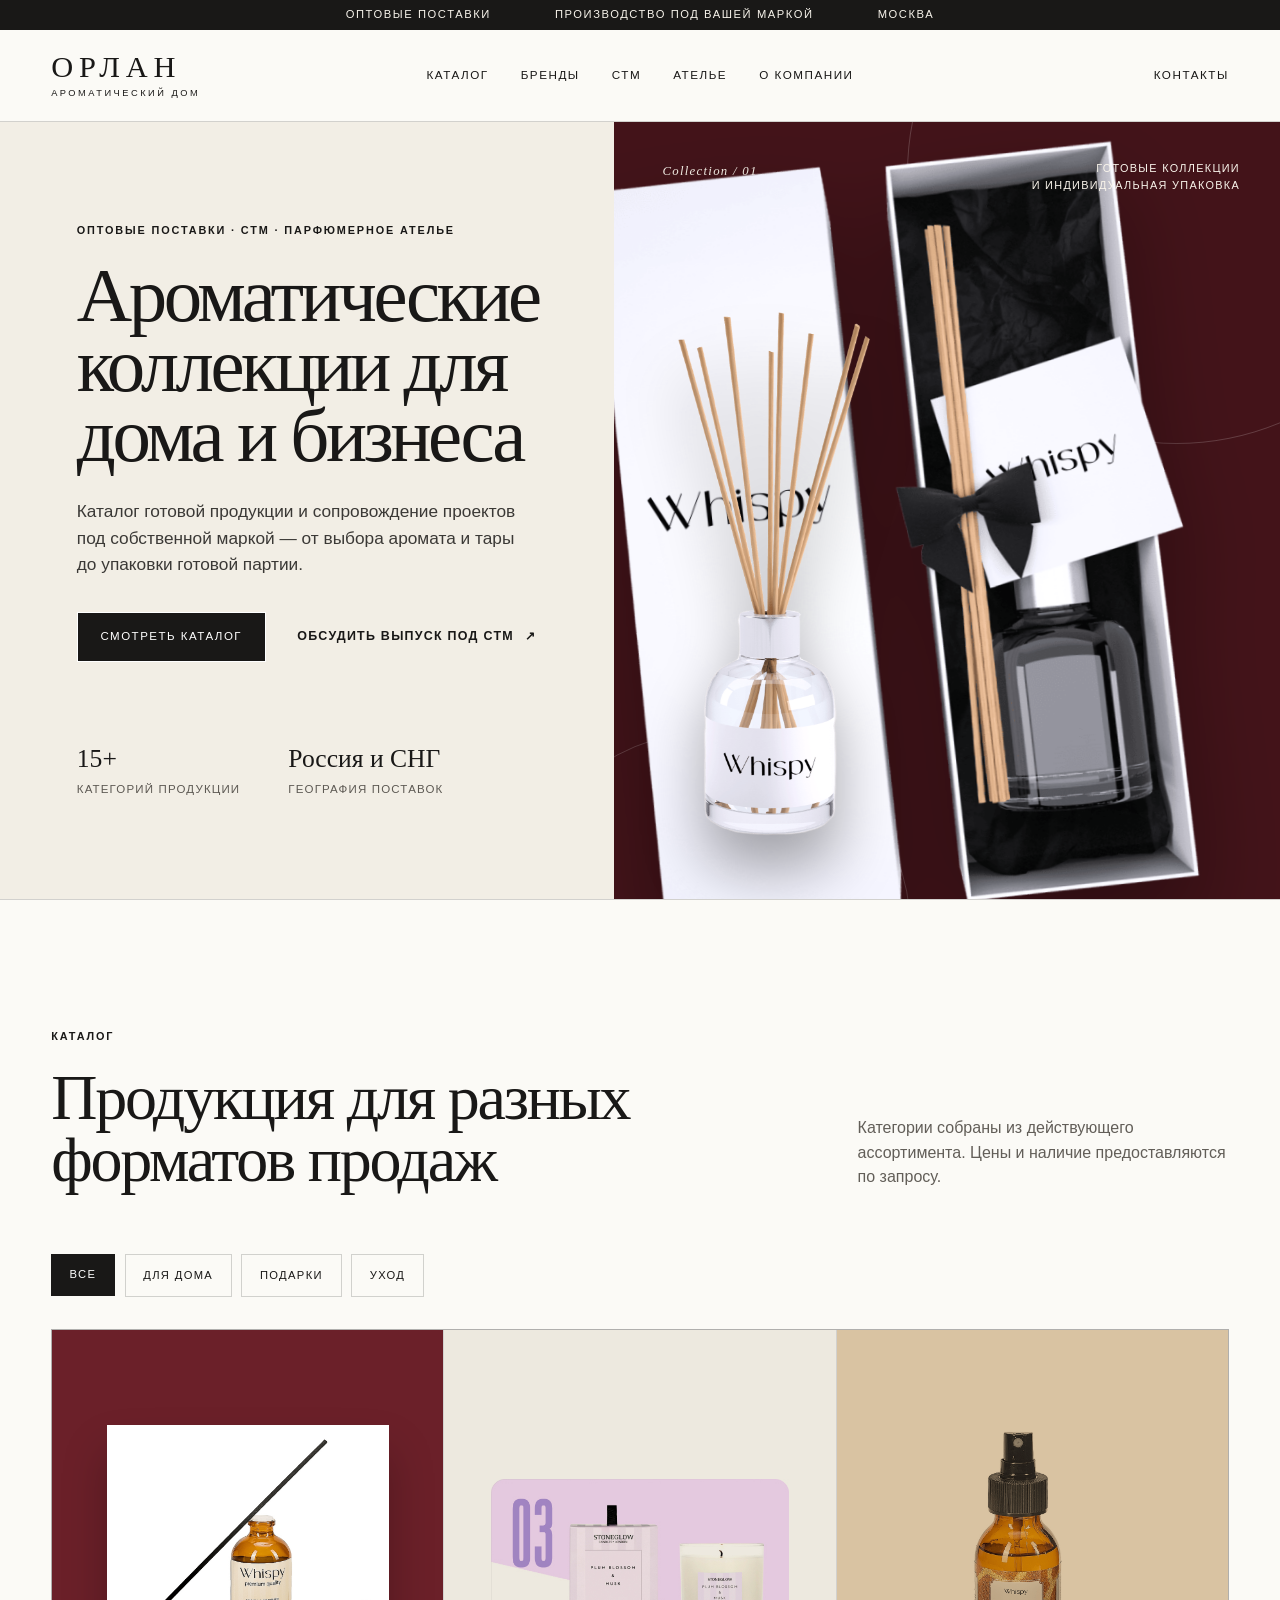
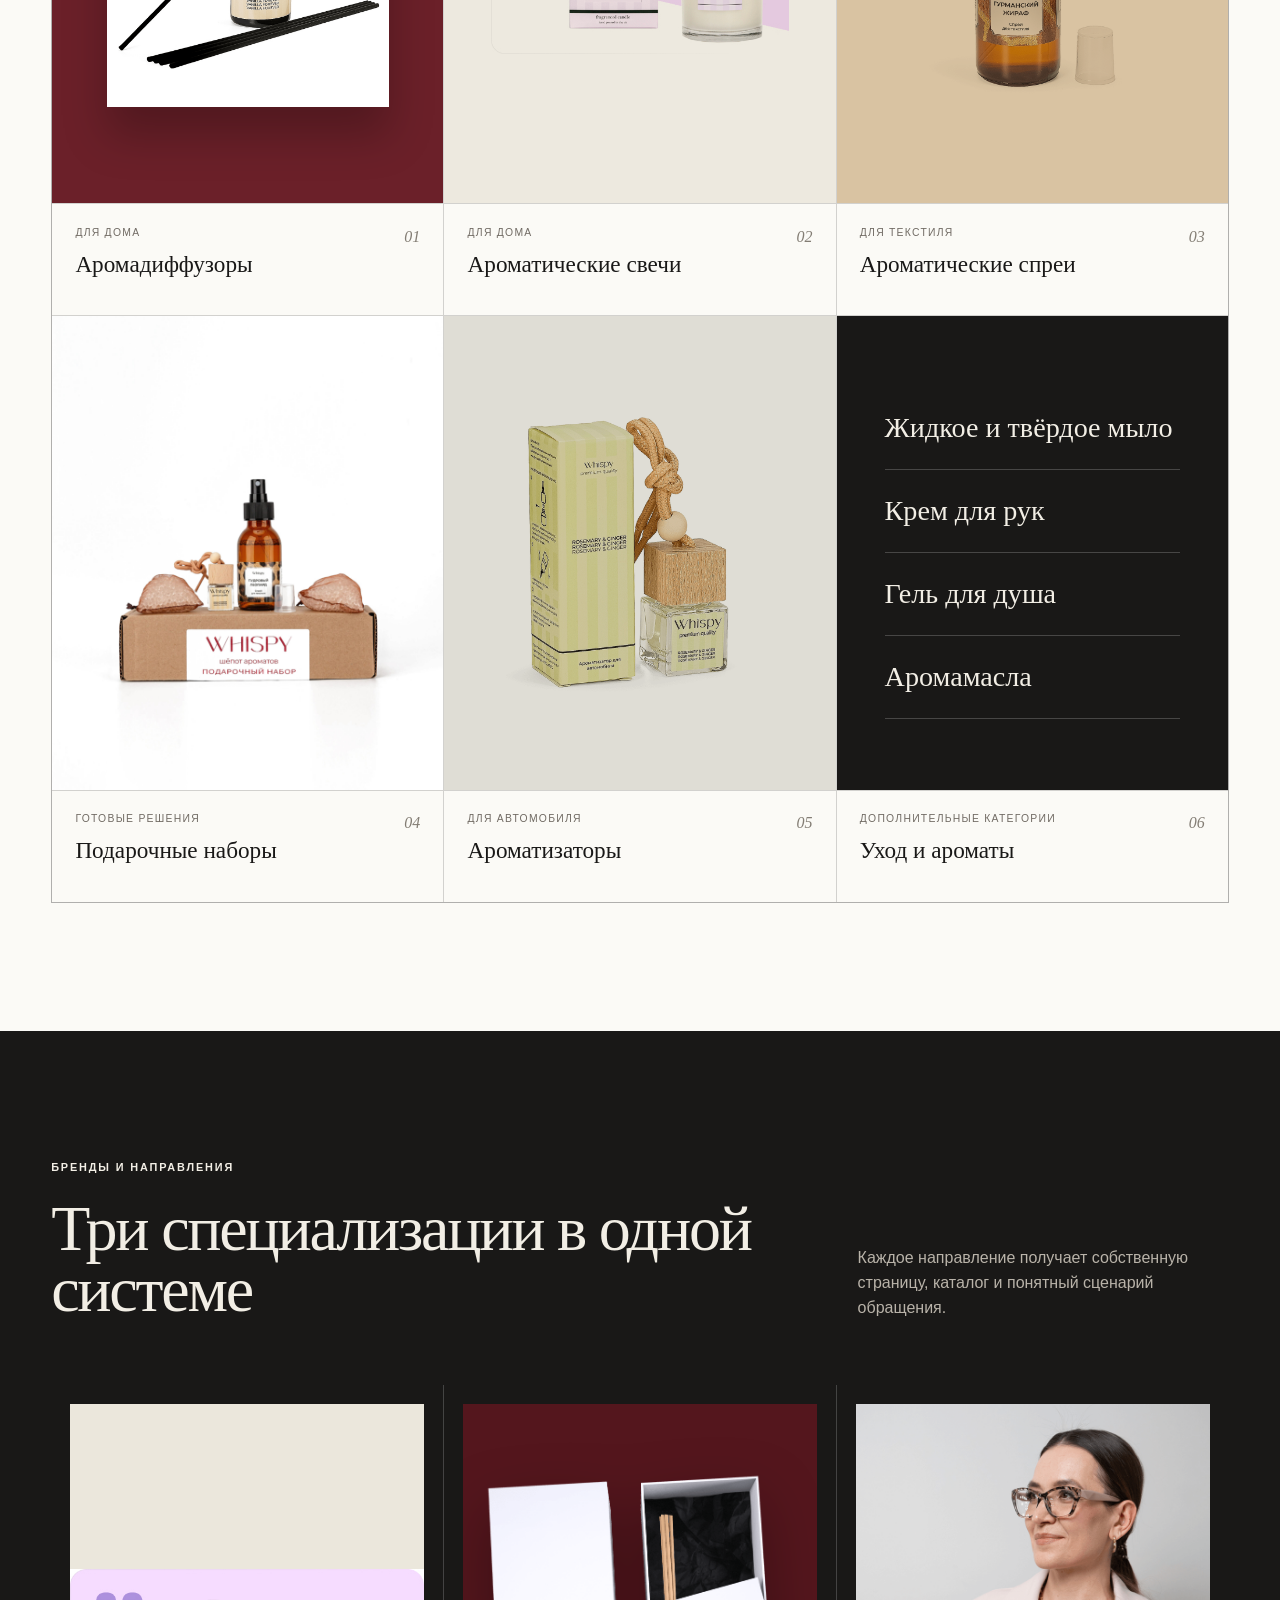
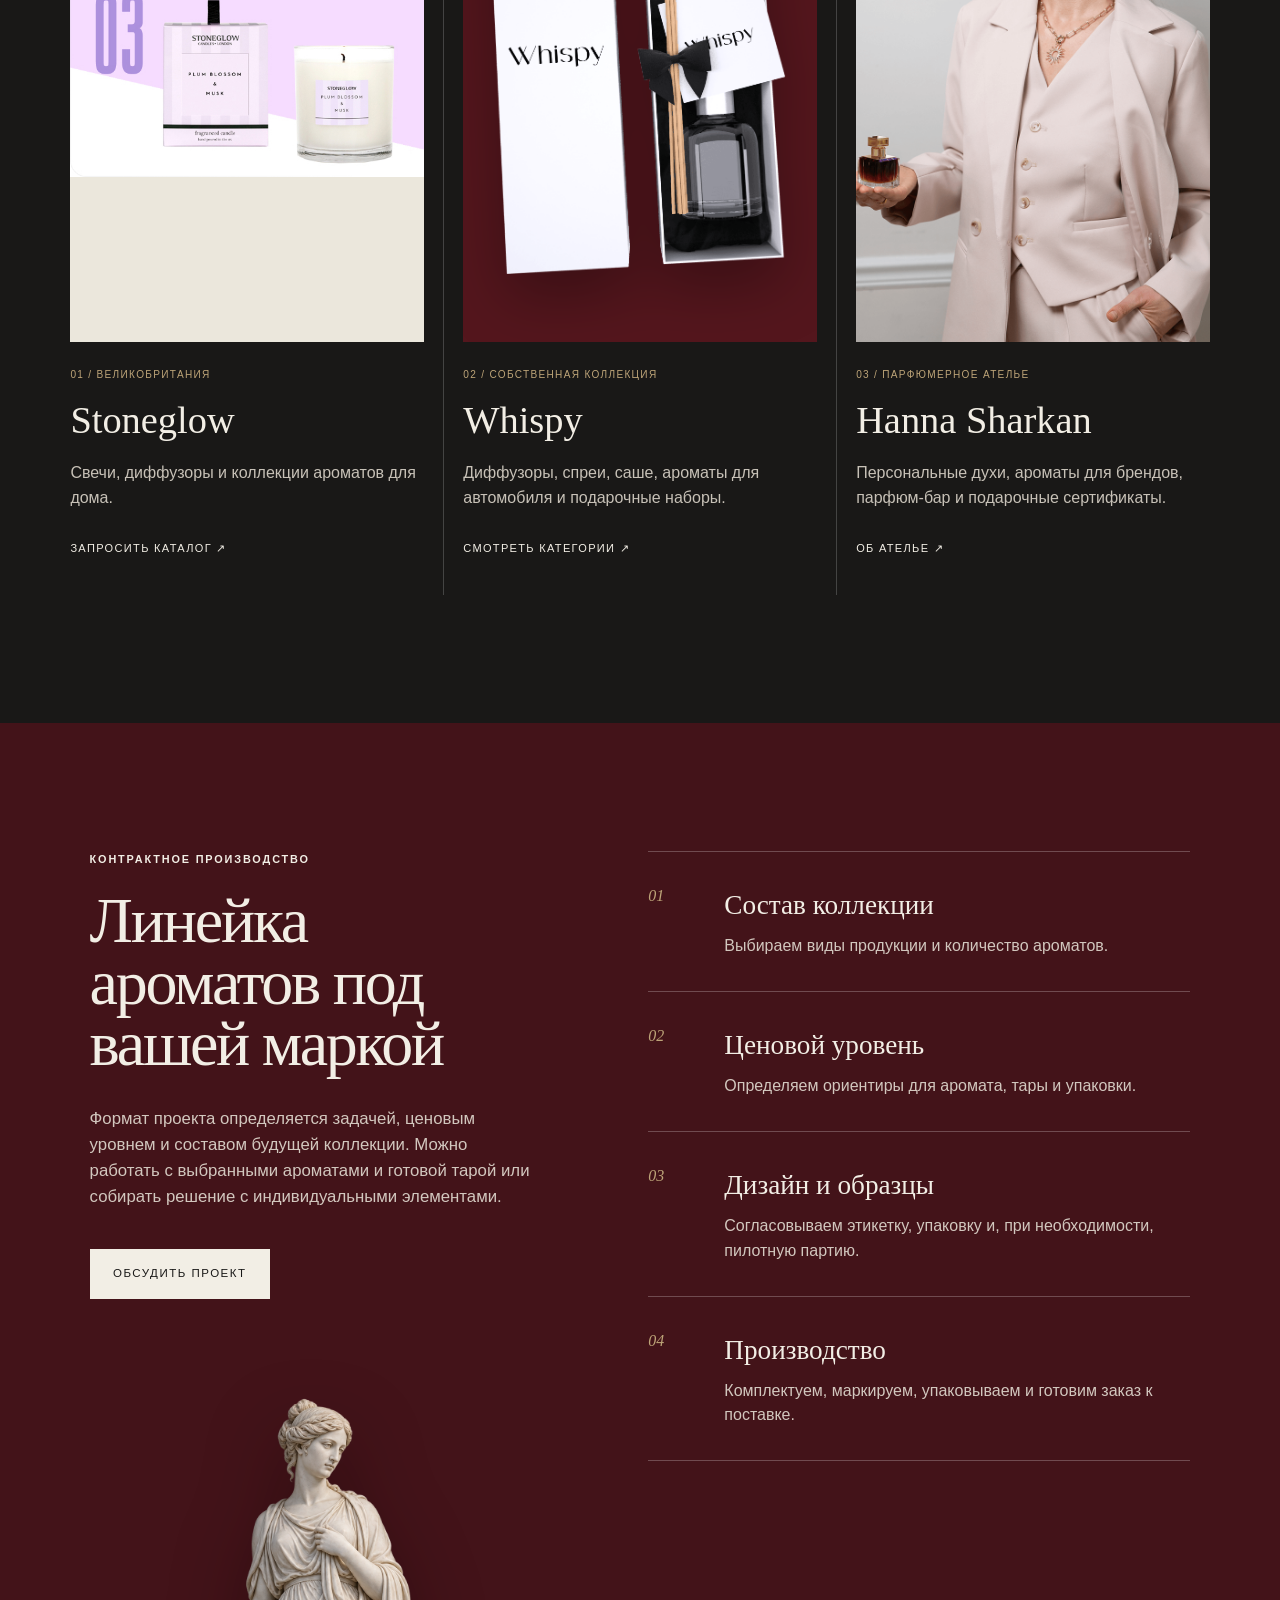
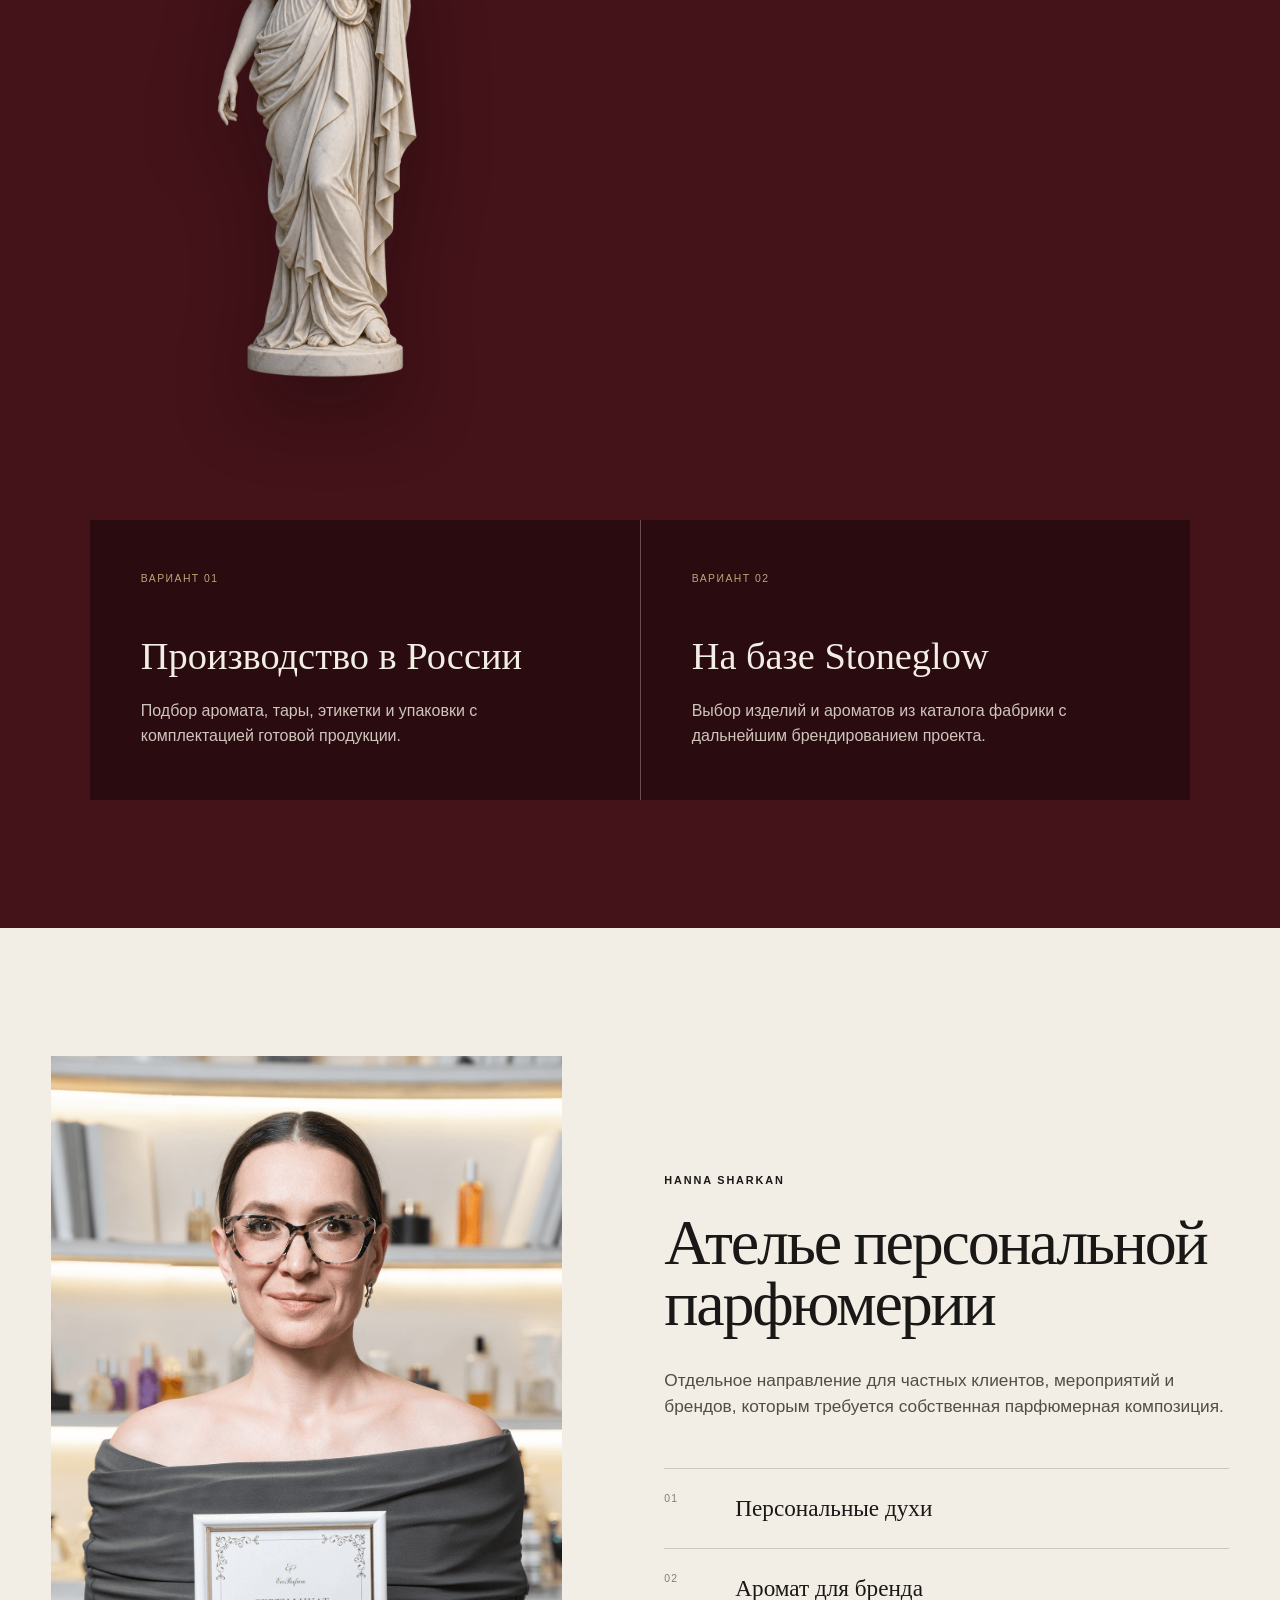
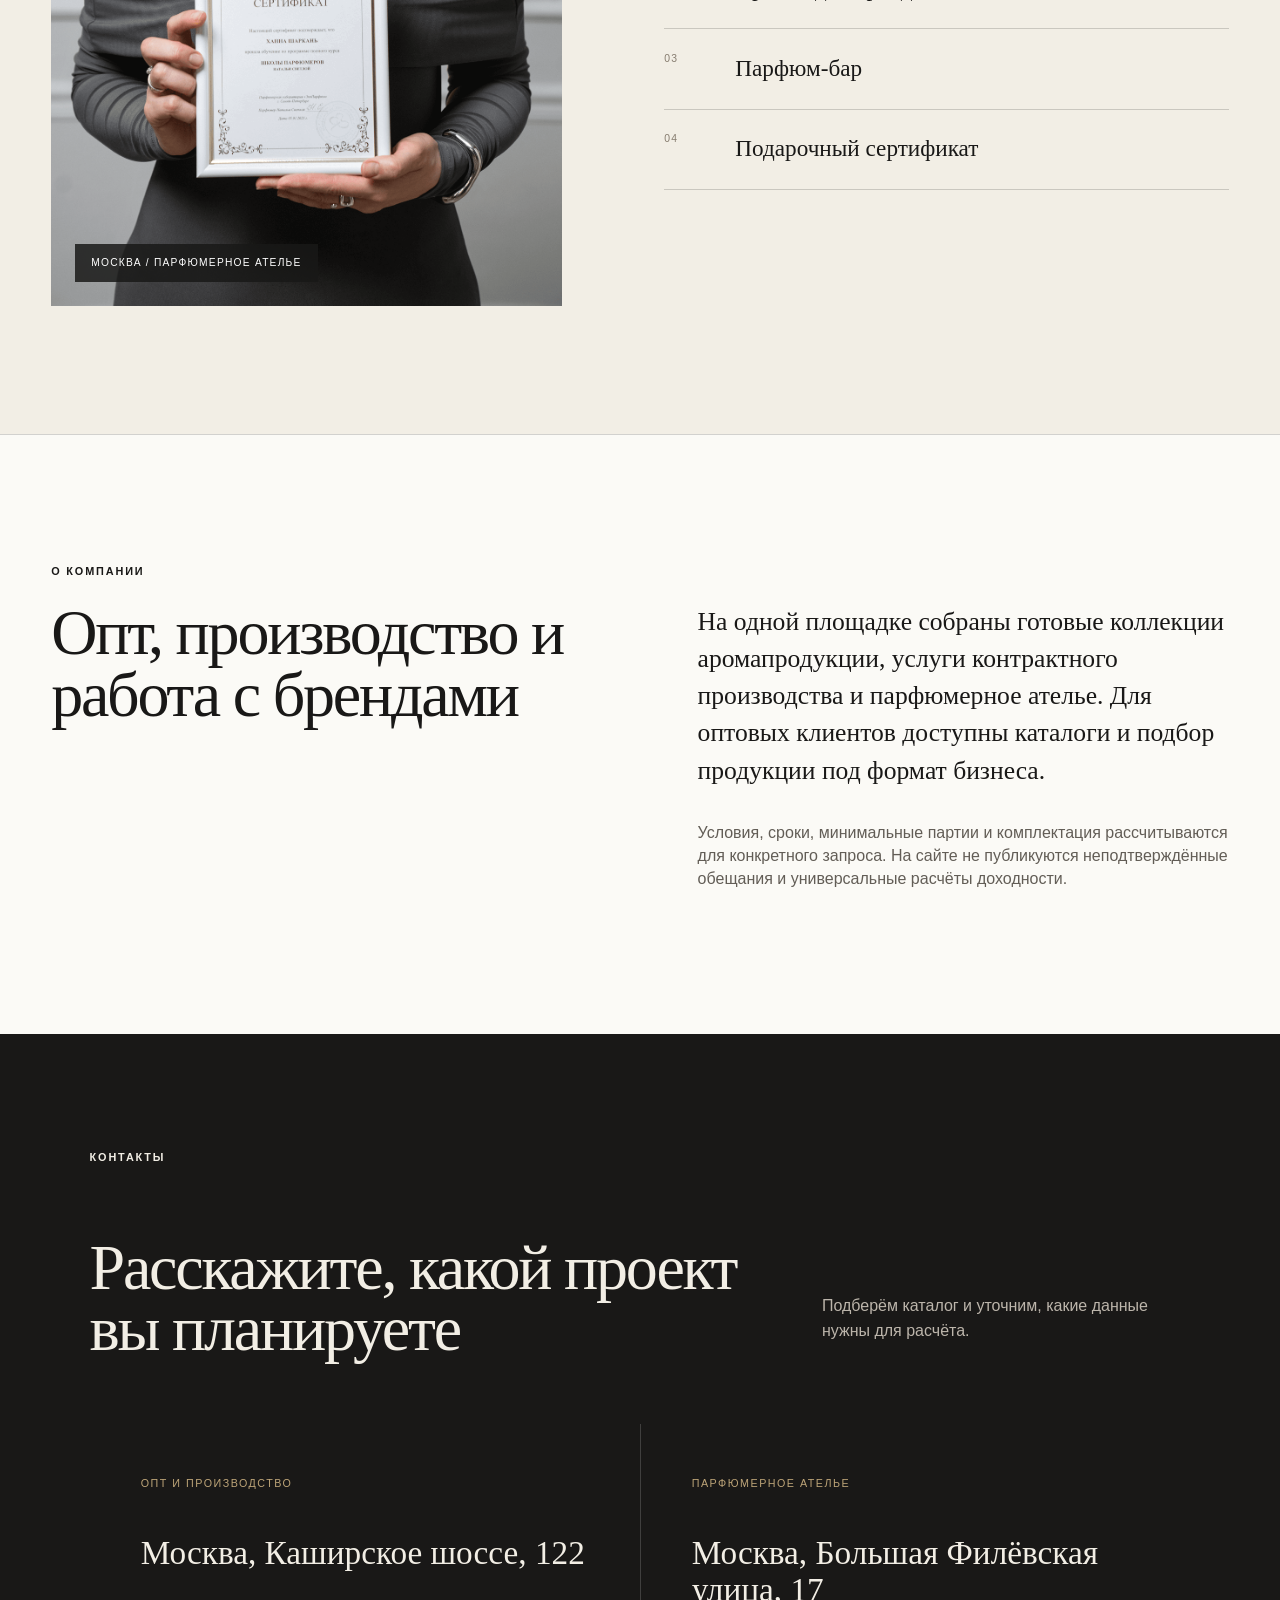
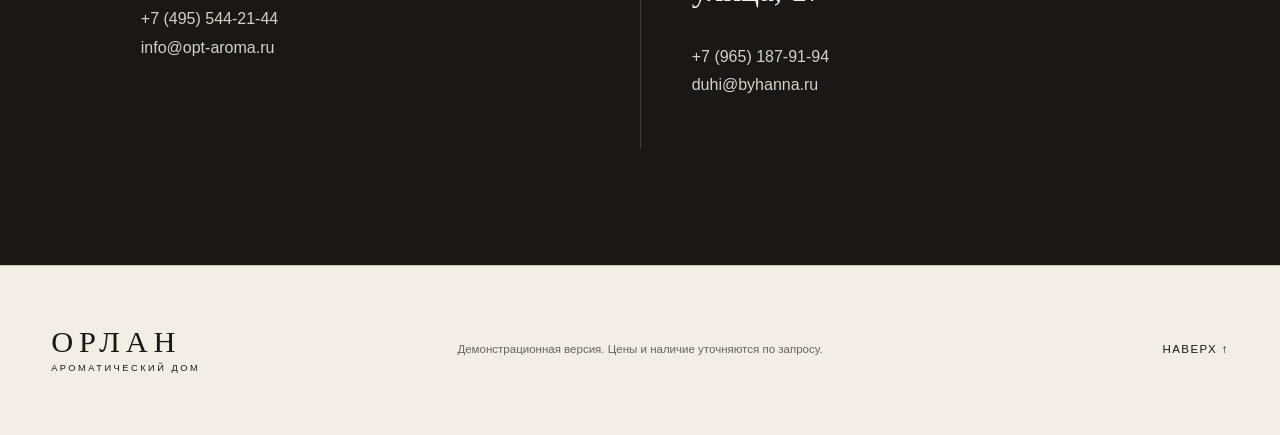
==== commit 44ec7c41: "Fix private-label overlap and add theatrical reveals" ====
--- a/index.html
+++ b/index.html
@@ -8,6 +8,7 @@
   <meta name="robots" content="noindex,nofollow">
   <meta name="theme-color" content="#191817">
   <link rel="icon" type="image/svg+xml" href="data:image/svg+xml,%3Csvg xmlns='http://www.w3.org/2000/svg' viewBox='0 0 64 64'%3E%3Crect width='64' height='64' fill='%23431319'/%3E%3Cpath d='M16 13h32v38H16z' fill='none' stroke='%23f2eee5' stroke-width='2'/%3E%3Ccircle cx='32' cy='32' r='9' fill='none' stroke='%23bda478' stroke-width='2'/%3E%3C/svg%3E">
+  <script>document.documentElement.classList.add('has-js');</script>
   <link rel="stylesheet" href="styles.css">
   <script type="application/ld+json">
   {
@@ -104,7 +105,7 @@
     </section>
 
     <section class="catalog section" id="catalog" aria-labelledby="catalog-title">
-      <div class="section-heading">
+      <div class="section-heading reveal">
         <div>
           <p class="eyebrow">Каталог</p>
           <h2 id="catalog-title">Продукция для разных форматов продаж</h2>
@@ -112,7 +113,7 @@
         <p>Категории собраны из действующего ассортимента. Цены и наличие предоставляются по запросу.</p>
       </div>
 
-      <div class="filters" role="group" aria-label="Фильтр категорий">
+      <div class="filters reveal" role="group" aria-label="Фильтр категорий">
         <button class="filter is-active" type="button" data-filter="all">Все</button>
         <button class="filter" type="button" data-filter="home">Для дома</button>
         <button class="filter" type="button" data-filter="gift">Подарки</button>
@@ -120,7 +121,7 @@
       </div>
 
       <div class="product-grid">
-        <article class="product-card product-card-featured" data-category="home">
+        <article class="product-card product-card-featured reveal" data-category="home">
           <div class="product-visual burgundy">
             <img src="assets/whispy-diffuser.png" alt="Диффузор Whispy с палочками">
           </div>
@@ -130,7 +131,7 @@
           </div>
         </article>
 
-        <article class="product-card" data-category="home">
+        <article class="product-card reveal" data-category="home">
           <div class="product-visual ivory">
             <img src="assets/opt-hero.jpg" alt="Ароматическая свеча Stoneglow в фирменной коробке">
           </div>
@@ -140,7 +141,7 @@
           </div>
         </article>
 
-        <article class="product-card" data-category="home care">
+        <article class="product-card reveal" data-category="home care">
           <div class="product-visual amber">
             <img src="assets/whispy-spray.png" alt="Спрей Whispy для текстиля">
           </div>
@@ -150,7 +151,7 @@
           </div>
         </article>
 
-        <article class="product-card" data-category="gift">
+        <article class="product-card reveal" data-category="gift">
           <div class="product-visual sand">
             <img src="assets/whispy-card-1.jpg" alt="Подарочная подборка продукции Whispy">
           </div>
@@ -160,7 +161,7 @@
           </div>
         </article>
 
-        <article class="product-card" data-category="gift home">
+        <article class="product-card reveal" data-category="gift home">
           <div class="product-visual smoke">
             <img src="assets/whispy-auto.png" alt="Автомобильный ароматизатор Whispy">
           </div>
@@ -170,7 +171,7 @@
           </div>
         </article>
 
-        <article class="product-card product-card-text" data-category="care">
+        <article class="product-card product-card-text reveal" data-category="care">
           <div class="product-visual list-visual">
             <p>Жидкое и твёрдое мыло</p>
             <p>Крем для рук</p>
@@ -186,7 +187,7 @@
     </section>
 
     <section class="brands section" id="brands" aria-labelledby="brands-title">
-      <div class="section-heading section-heading-light">
+      <div class="section-heading section-heading-light reveal">
         <div>
           <p class="eyebrow">Бренды и направления</p>
           <h2 id="brands-title">Три специализации в одной системе</h2>
@@ -195,7 +196,7 @@
       </div>
 
       <div class="brand-grid">
-        <article class="brand-card brand-stoneglow">
+        <article class="brand-card brand-stoneglow reveal">
           <div class="brand-image"><img src="assets/opt-hero.jpg" alt="Свеча Stoneglow Plum Blossom and Musk"></div>
           <p class="brand-index">01 / Великобритания</p>
           <h3>Stoneglow</h3>
@@ -203,7 +204,7 @@
           <a href="#contacts">Запросить каталог <span aria-hidden="true">↗</span></a>
         </article>
 
-        <article class="brand-card brand-whispy">
+        <article class="brand-card brand-whispy reveal">
           <div class="brand-image"><img src="assets/opt-set3.png" alt="Подарочный набор Whispy"></div>
           <p class="brand-index">02 / Собственная коллекция</p>
           <h3>Whispy</h3>
@@ -211,7 +212,7 @@
           <a href="#catalog">Смотреть категории <span aria-hidden="true">↗</span></a>
         </article>
 
-        <article class="brand-card brand-hanna">
+        <article class="brand-card brand-hanna reveal">
           <div class="brand-image"><img src="assets/hanna-2.png" alt="Парфюмер Ханна Шаркань с флаконом духов"></div>
           <p class="brand-index">03 / Парфюмерное ателье</p>
           <h3>Hanna Sharkan</h3>
@@ -222,27 +223,30 @@
     </section>
 
     <section class="private-label" id="private-label" aria-labelledby="private-title">
-      <div class="private-intro">
+      <div class="private-intro reveal">
         <p class="eyebrow">Контрактное производство</p>
         <h2 id="private-title">Линейка ароматов под вашей маркой</h2>
         <p>Формат проекта определяется задачей, ценовым уровнем и составом будущей коллекции. Можно работать с выбранными ароматами и готовой тарой или собирать решение с индивидуальными элементами.</p>
         <a class="button button-light" href="#contacts">Обсудить проект</a>
+        <figure class="private-statue reveal" aria-hidden="true">
+          <img src="assets/classical-statue.png" alt="">
+        </figure>
       </div>
 
       <ol class="process-list">
-        <li><span>01</span><div><h3>Состав коллекции</h3><p>Выбираем виды продукции и количество ароматов.</p></div></li>
-        <li><span>02</span><div><h3>Ценовой уровень</h3><p>Определяем ориентиры для аромата, тары и упаковки.</p></div></li>
-        <li><span>03</span><div><h3>Дизайн и образцы</h3><p>Согласовываем этикетку, упаковку и, при необходимости, пилотную партию.</p></div></li>
-        <li><span>04</span><div><h3>Производство</h3><p>Комплектуем, маркируем, упаковываем и готовим заказ к поставке.</p></div></li>
+        <li class="reveal"><span>01</span><div><h3>Состав коллекции</h3><p>Выбираем виды продукции и количество ароматов.</p></div></li>
+        <li class="reveal"><span>02</span><div><h3>Ценовой уровень</h3><p>Определяем ориентиры для аромата, тары и упаковки.</p></div></li>
+        <li class="reveal"><span>03</span><div><h3>Дизайн и образцы</h3><p>Согласовываем этикетку, упаковку и, при необходимости, пилотную партию.</p></div></li>
+        <li class="reveal"><span>04</span><div><h3>Производство</h3><p>Комплектуем, маркируем, упаковываем и готовим заказ к поставке.</p></div></li>
       </ol>
 
       <div class="production-options">
-        <article>
+        <article class="reveal">
           <p>Вариант 01</p>
           <h3>Производство в России</h3>
           <p>Подбор аромата, тары, этикетки и упаковки с комплектацией готовой продукции.</p>
         </article>
-        <article>
+        <article class="reveal">
           <p>Вариант 02</p>
           <h3>На базе Stoneglow</h3>
           <p>Выбор изделий и ароматов из каталога фабрики с дальнейшим брендированием проекта.</p>
@@ -251,11 +255,11 @@
     </section>
 
     <section class="atelier section" id="atelier" aria-labelledby="atelier-title">
-      <div class="atelier-image">
+      <div class="atelier-image reveal reveal-left">
         <img src="assets/hanna-1.png" alt="Ханна Шаркань в парфюмерном ателье">
         <span>Москва / Парфюмерное ателье</span>
       </div>
-      <div class="atelier-copy">
+      <div class="atelier-copy reveal">
         <p class="eyebrow">Hanna Sharkan</p>
         <h2 id="atelier-title">Ателье персональной парфюмерии</h2>
         <p class="lead">Отдельное направление для частных клиентов, мероприятий и брендов, которым требуется собственная парфюмерная композиция.</p>
@@ -269,30 +273,30 @@
     </section>
 
     <section class="about section" id="about" aria-labelledby="about-title">
-      <div class="about-title">
+      <div class="about-title reveal reveal-left">
         <p class="eyebrow">О компании</p>
         <h2 id="about-title">Опт, производство и работа с брендами</h2>
       </div>
-      <div class="about-copy">
+      <div class="about-copy reveal">
         <p>На одной площадке собраны готовые коллекции аромапродукции, услуги контрактного производства и парфюмерное ателье. Для оптовых клиентов доступны каталоги и подбор продукции под формат бизнеса.</p>
         <p>Условия, сроки, минимальные партии и комплектация рассчитываются для конкретного запроса. На сайте не публикуются неподтверждённые обещания и универсальные расчёты доходности.</p>
       </div>
     </section>
 
     <section class="contacts" id="contacts" aria-labelledby="contacts-title">
-      <div class="contacts-heading">
+      <div class="contacts-heading reveal">
         <p class="eyebrow">Контакты</p>
         <h2 id="contacts-title">Расскажите, какой проект вы планируете</h2>
         <p>Подберём каталог и уточним, какие данные нужны для расчёта.</p>
       </div>
       <div class="contact-grid">
-        <article>
+        <article class="reveal">
           <p>Опт и производство</p>
           <address>Москва, Каширское шоссе, 122</address>
           <a href="tel:+74955442144">+7 (495) 544-21-44</a>
           <a href="mailto:info@opt-aroma.ru">info@opt-aroma.ru</a>
         </article>
-        <article>
+        <article class="reveal">
           <p>Парфюмерное ателье</p>
           <address>Москва, Большая Филёвская улица, 17</address>
           <a href="tel:+79651879194">+7 (965) 187-91-94</a>
--- a/styles.css
+++ b/styles.css
@@ -26,6 +26,31 @@
 img { display: block; max-width: 100%; }
 a { color: inherit; }
 button { font: inherit; }
+
+.has-js .reveal {
+  opacity: 0;
+  transform: translate3d(0, 30px, 0);
+  transition:
+    opacity .9s cubic-bezier(.22, 1, .36, 1),
+    transform .9s cubic-bezier(.22, 1, .36, 1);
+  transition-delay: var(--reveal-delay, 0ms);
+}
+.has-js .reveal.reveal-left { transform: translate3d(-28px, 0, 0); }
+.has-js .reveal.is-visible {
+  opacity: 1;
+  transform: translate3d(0, 0, 0);
+}
+.product-card:nth-child(2),
+.brand-card:nth-child(2),
+.process-list li:nth-child(2),
+.contact-grid article:nth-child(2) { --reveal-delay: 90ms; }
+.product-card:nth-child(3),
+.brand-card:nth-child(3),
+.process-list li:nth-child(3) { --reveal-delay: 180ms; }
+.product-card:nth-child(5),
+.process-list li:nth-child(4) { --reveal-delay: 90ms; }
+.product-card:nth-child(6) { --reveal-delay: 180ms; }
+.production-options article:nth-child(2) { --reveal-delay: 110ms; }
 
 .skip-link {
   position: fixed;
@@ -124,6 +149,13 @@
   padding: clamp(4rem, 7vw, 8rem) clamp(2rem, 6vw, 7rem);
   background: var(--ivory);
 }
+.has-js .hero-copy > * {
+  animation: opening-rise .95s cubic-bezier(.22, 1, .36, 1) both;
+}
+.has-js .hero-copy > :nth-child(2) { animation-delay: 70ms; }
+.has-js .hero-copy > :nth-child(3) { animation-delay: 140ms; }
+.has-js .hero-copy > :nth-child(4) { animation-delay: 210ms; }
+.has-js .hero-copy > :nth-child(5) { animation-delay: 280ms; }
 .eyebrow {
   margin: 0 0 1.4rem;
   font-size: .68rem;
@@ -217,6 +249,7 @@
   filter: drop-shadow(0 45px 48px rgba(0,0,0,.35));
   transform: rotate(-3deg);
 }
+.has-js .stage-box { animation: stage-box-entrance 1.15s .22s cubic-bezier(.22, 1, .36, 1) both; }
 .stage-bottle {
   position: absolute;
   width: min(15vw, 210px);
@@ -224,6 +257,7 @@
   bottom: 8%;
   filter: drop-shadow(0 35px 30px rgba(0,0,0,.35));
 }
+.has-js .stage-bottle { animation: stage-bottle-entrance 1.05s .38s cubic-bezier(.22, 1, .36, 1) both; }
 .stage-caption {
   position: absolute;
   right: 2.5rem;
@@ -342,8 +376,17 @@
   color: var(--ivory);
   background: var(--wine);
 }
-.private-intro { align-self: start; position: sticky; top: 150px; }
+.private-intro { align-self: start; min-width: 0; }
 .private-intro > p:not(.eyebrow) { max-width: 610px; margin: 2rem 0 2.4rem; color: #d2c7be; font-size: 1.05rem; }
+.private-statue {
+  width: min(100%, 400px);
+  margin: clamp(3.5rem, 7vw, 6rem) auto 0;
+  pointer-events: none;
+}
+.private-statue img {
+  width: 100%;
+  filter: drop-shadow(0 32px 38px rgba(12, 2, 4, .35));
+}
 .process-list { margin: 0; padding: 0; list-style: none; border-top: 1px solid rgba(255,255,255,.24); }
 .process-list li { display: grid; grid-template-columns: 60px 1fr; gap: 1rem; padding: 2rem 0; border-bottom: 1px solid rgba(255,255,255,.24); }
 .process-list li > span { color: var(--brass); font-family: var(--serif); font-style: italic; }
@@ -384,6 +427,19 @@
 .site-footer { min-height: 170px; display: grid; grid-template-columns: 1fr auto 1fr; align-items: center; gap: 2rem; padding: 2rem 4vw; background: var(--ivory); border-top: 1px solid var(--line); }
 .site-footer p { margin: 0; color: #68635c; font-size: .72rem; }
 .site-footer > a:last-child { justify-self: end; font-size: .72rem; letter-spacing: .12em; text-decoration: none; text-transform: uppercase; }
+
+@keyframes opening-rise {
+  from { opacity: 0; transform: translate3d(0, 24px, 0); }
+  to { opacity: 1; transform: translate3d(0, 0, 0); }
+}
+@keyframes stage-box-entrance {
+  from { opacity: 0; transform: translate3d(0, 42px, 0) rotate(-5deg) scale(.97); }
+  to { opacity: 1; transform: translate3d(0, 0, 0) rotate(-3deg) scale(1); }
+}
+@keyframes stage-bottle-entrance {
+  from { opacity: 0; transform: translate3d(-22px, 32px, 0) scale(.96); }
+  to { opacity: 1; transform: translate3d(0, 0, 0) scale(1); }
+}
 
 @media (max-width: 1100px) {
   .site-header { grid-template-columns: 1fr auto; }
@@ -411,7 +467,7 @@
   .brand-grid { grid-template-columns: 1fr; }
   .brand-image { height: 70vw; max-height: 750px; }
   .private-label { grid-template-columns: 1fr; }
-  .private-intro { position: static; }
+  .private-statue { width: min(52vw, 390px); margin-left: 0; }
 }
 
 @media (max-width: 760px) {
@@ -435,6 +491,7 @@
   .product-visual { height: 115vw; max-height: 560px; }
   .brand-image { height: 110vw; }
   .private-label { padding: 5rem 1.25rem; gap: 3rem; }
+  .private-statue { width: min(78vw, 350px); margin-right: auto; }
   .production-options { grid-template-columns: 1fr; }
   .atelier { grid-template-columns: 1fr; }
   .atelier-image { height: 125vw; max-height: 760px; }
@@ -450,4 +507,6 @@
 @media (prefers-reduced-motion: reduce) {
   html { scroll-behavior: auto; }
   *, *::before, *::after { transition-duration: .01ms !important; animation-duration: .01ms !important; }
-}
+  .has-js .reveal,
+  .has-js .reveal.reveal-left { opacity: 1; transform: none; }
+}
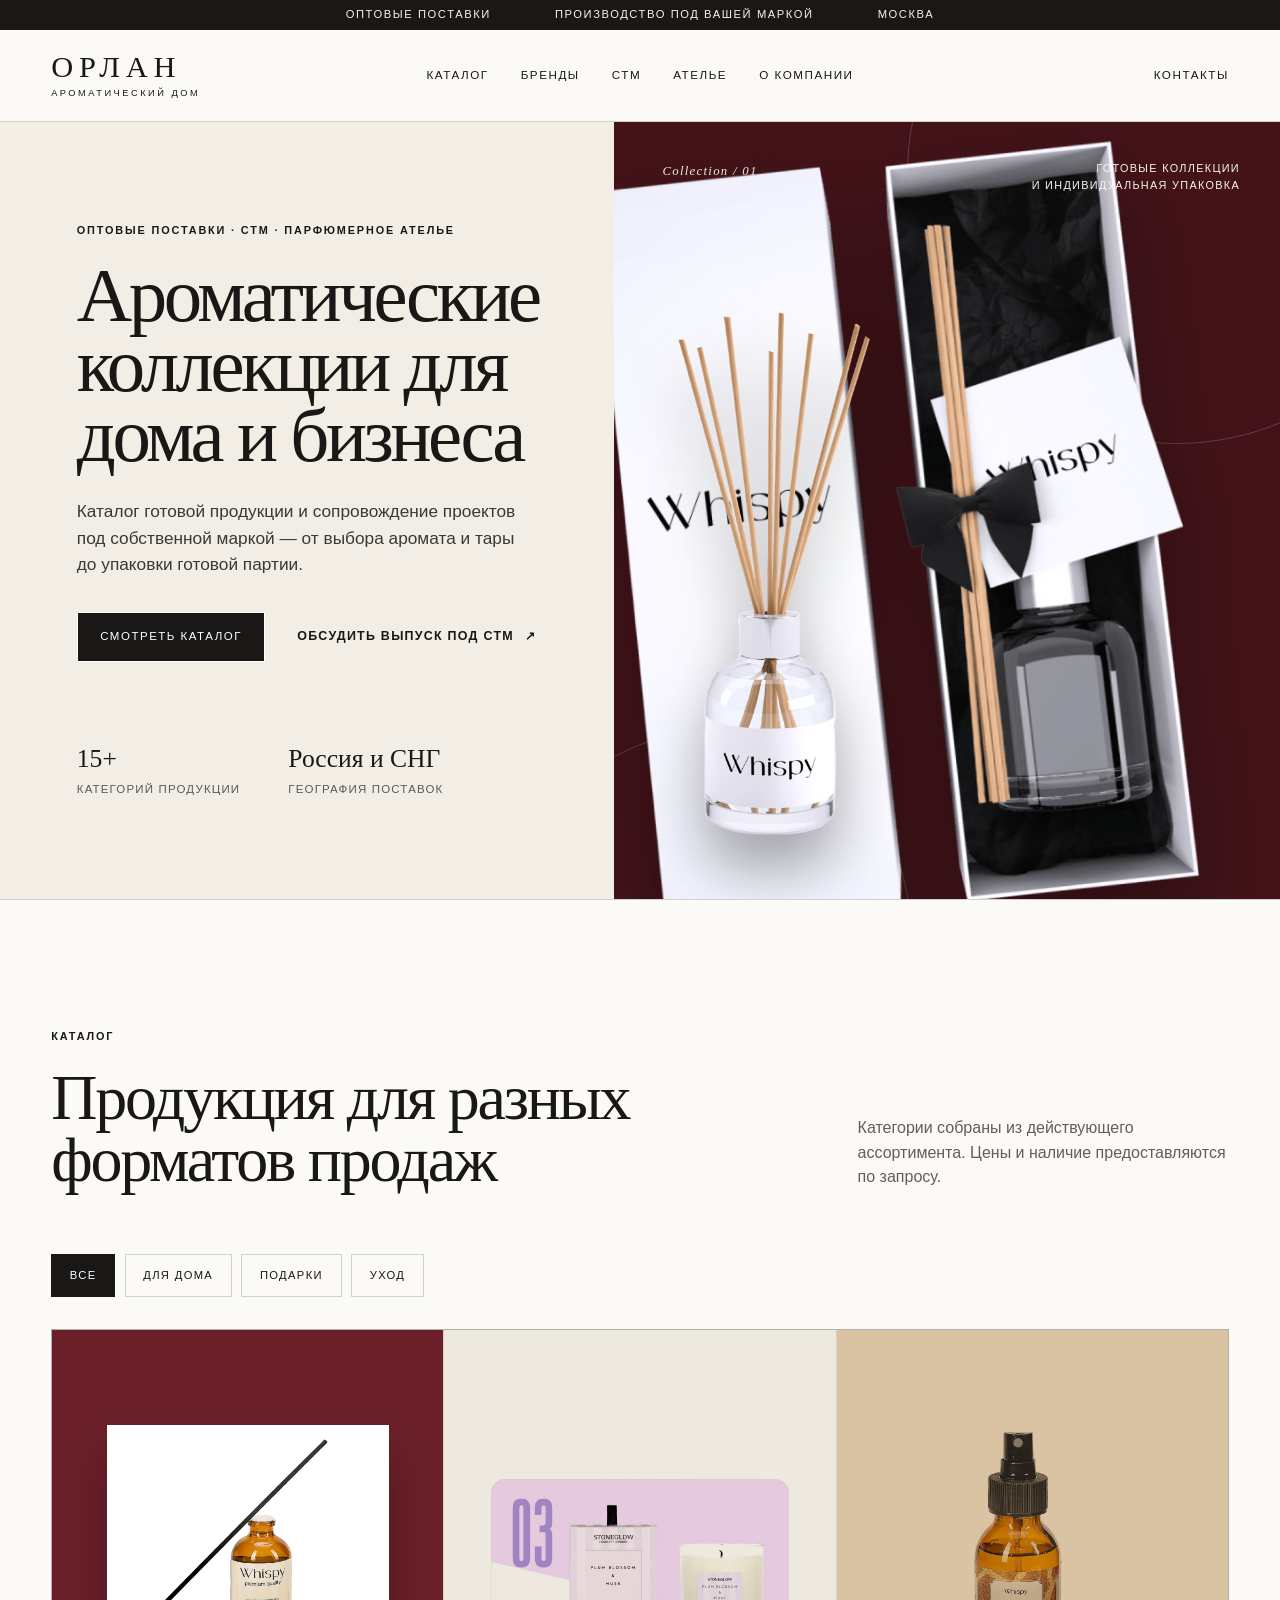
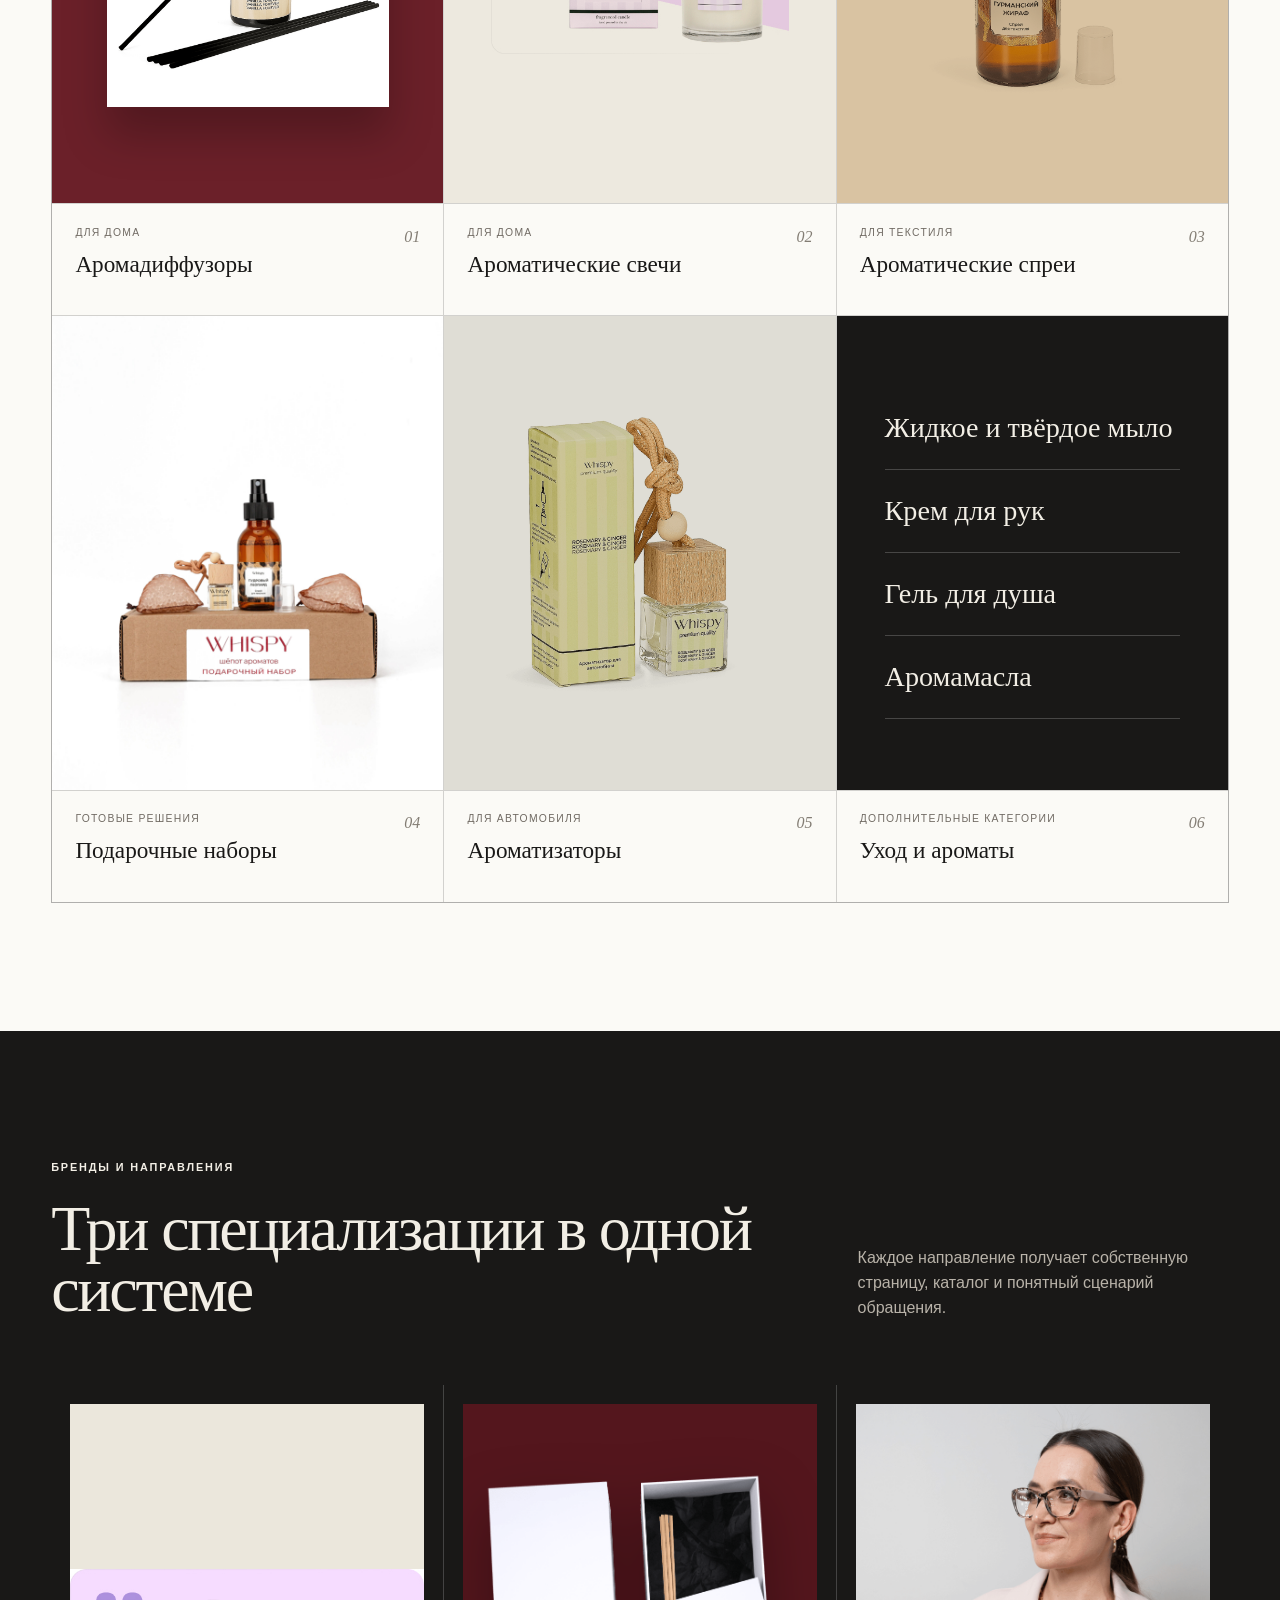
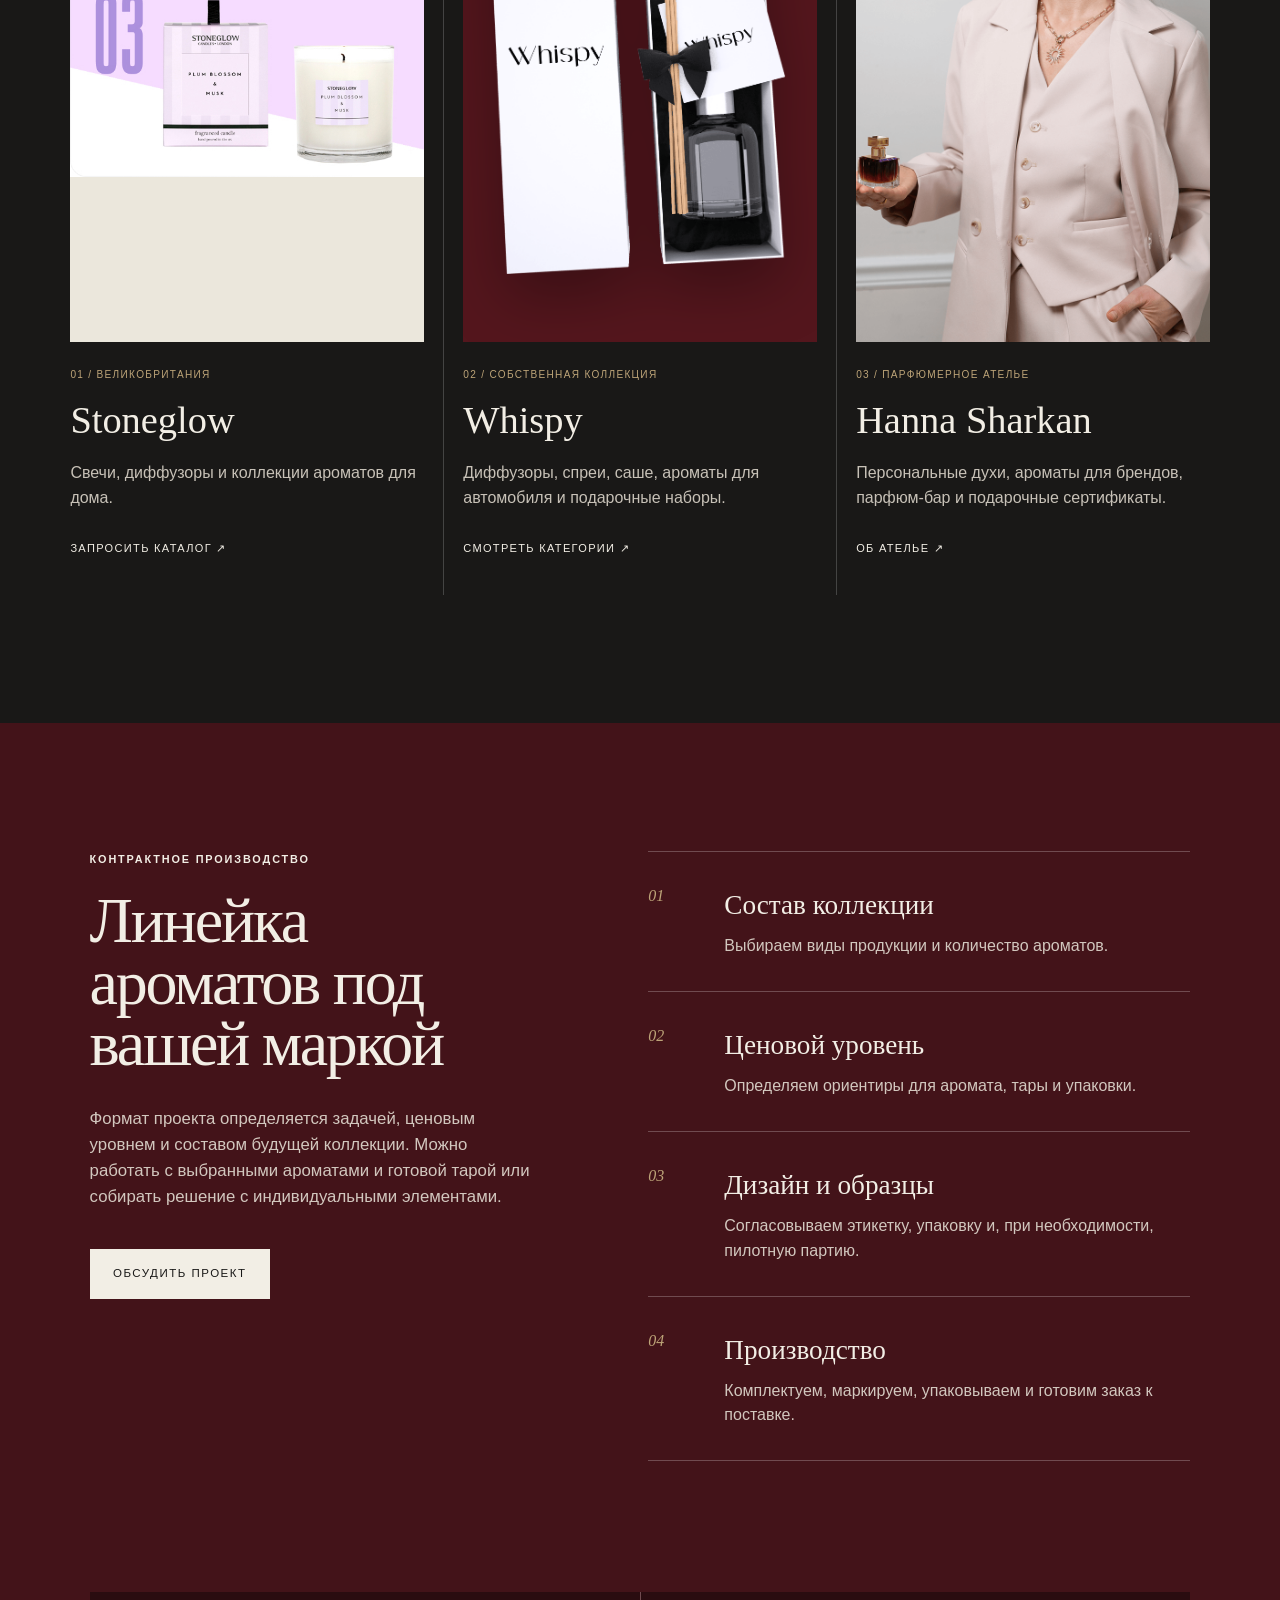
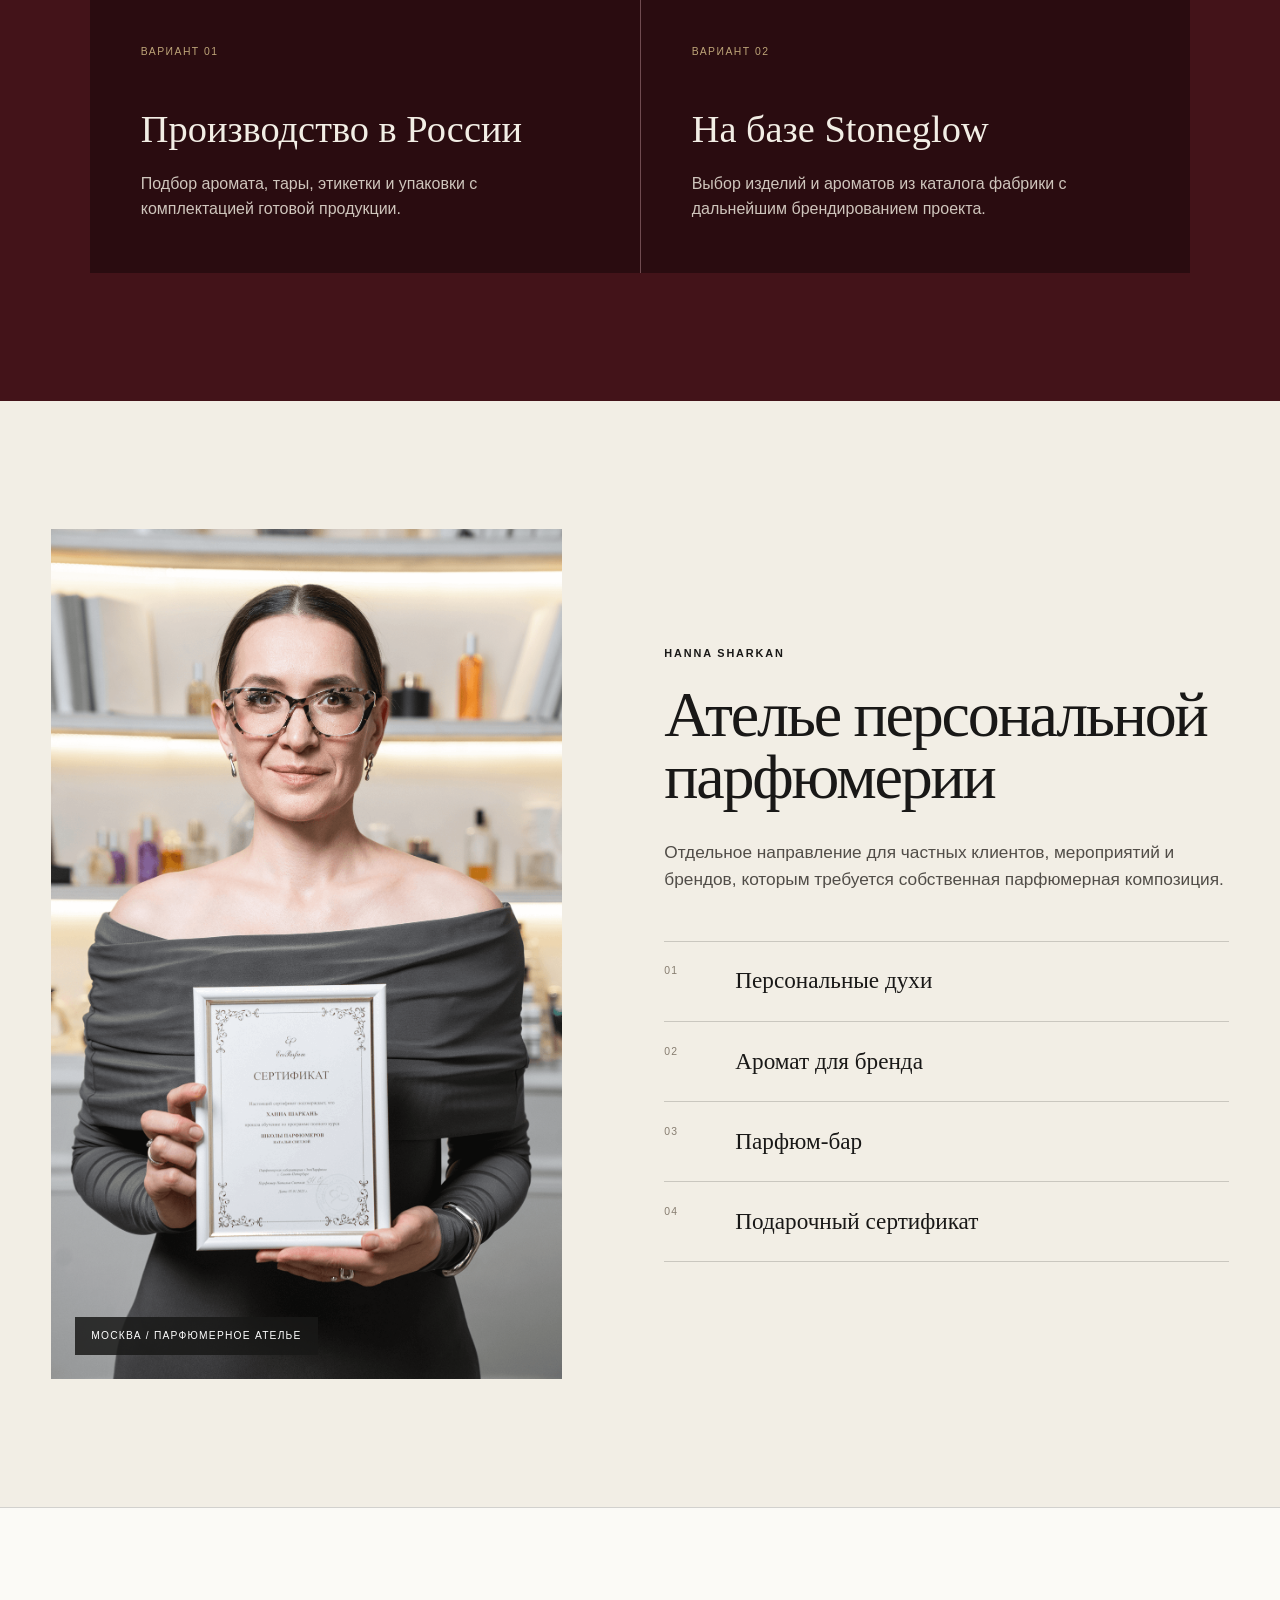
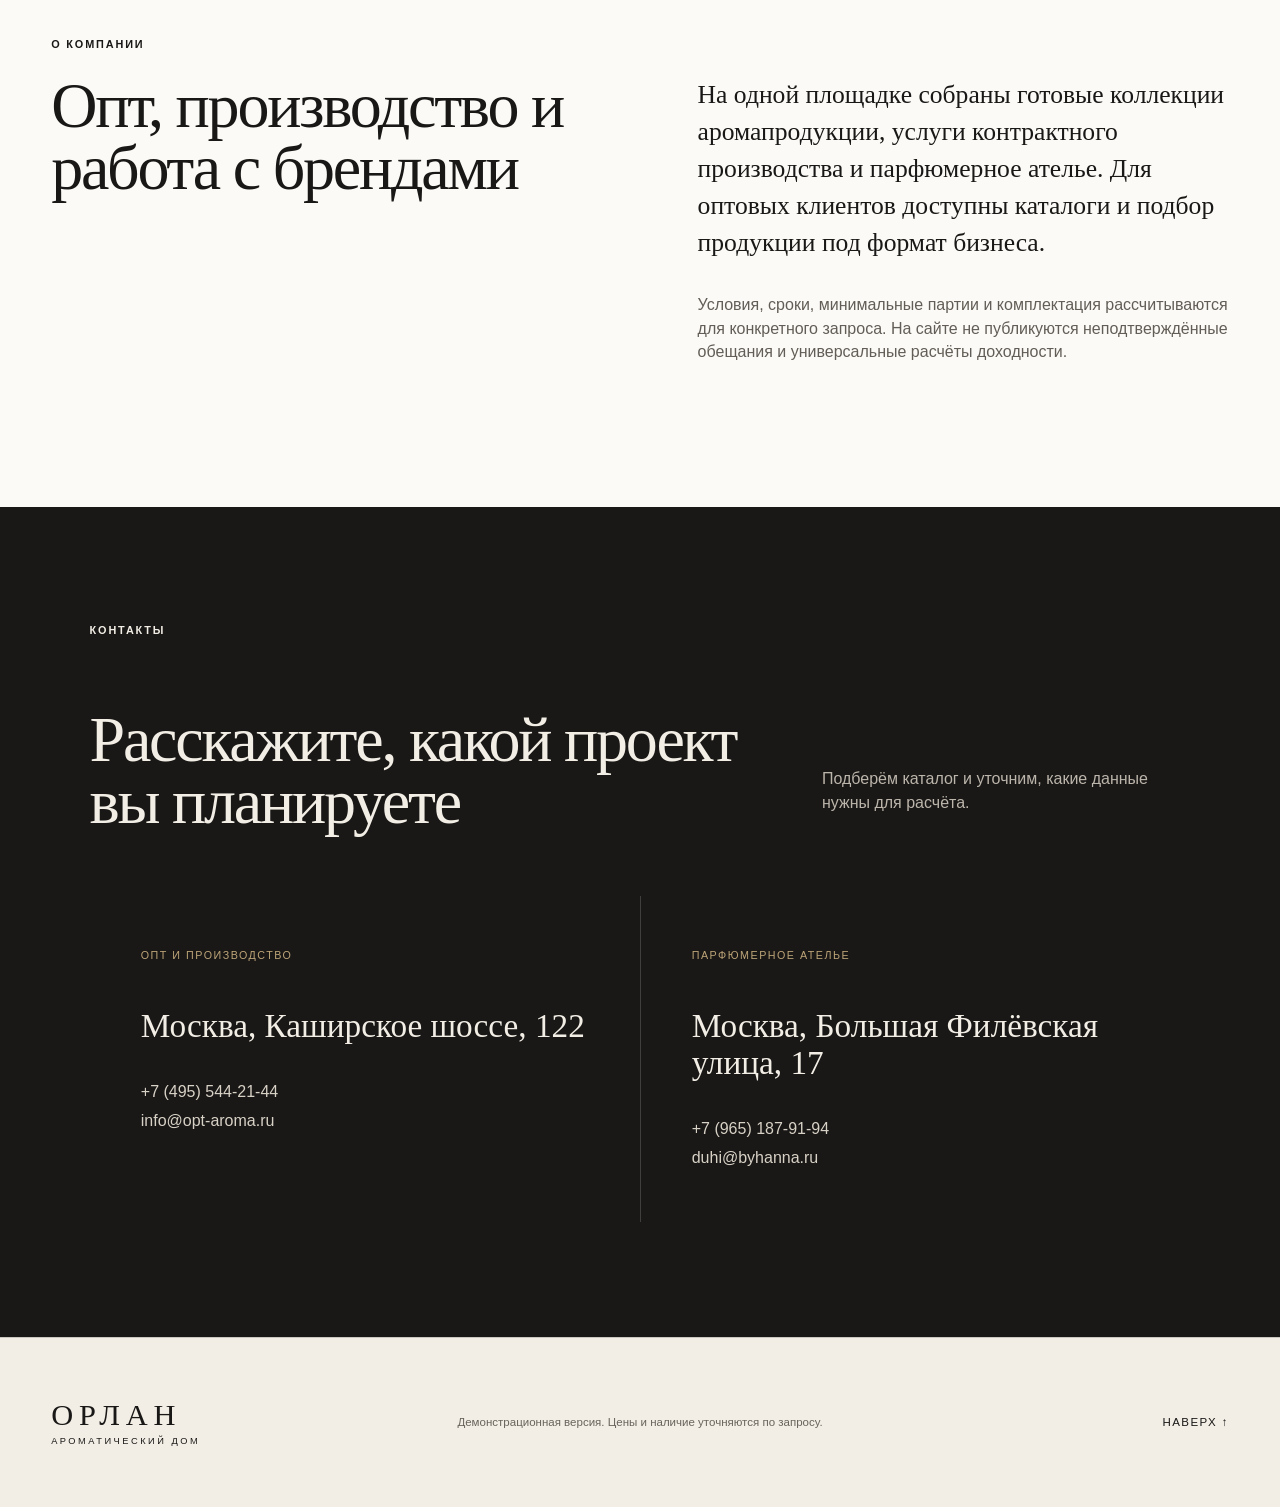
==== commit d3e5c236: "Remove classical statue from private-label section" ====
--- a/index.html
+++ b/index.html
@@ -228,9 +228,6 @@
         <h2 id="private-title">Линейка ароматов под вашей маркой</h2>
         <p>Формат проекта определяется задачей, ценовым уровнем и составом будущей коллекции. Можно работать с выбранными ароматами и готовой тарой или собирать решение с индивидуальными элементами.</p>
         <a class="button button-light" href="#contacts">Обсудить проект</a>
-        <figure class="private-statue reveal" aria-hidden="true">
-          <img src="assets/classical-statue.png" alt="">
-        </figure>
       </div>
 
       <ol class="process-list">
--- a/styles.css
+++ b/styles.css
@@ -378,15 +378,6 @@
 }
 .private-intro { align-self: start; min-width: 0; }
 .private-intro > p:not(.eyebrow) { max-width: 610px; margin: 2rem 0 2.4rem; color: #d2c7be; font-size: 1.05rem; }
-.private-statue {
-  width: min(100%, 400px);
-  margin: clamp(3.5rem, 7vw, 6rem) auto 0;
-  pointer-events: none;
-}
-.private-statue img {
-  width: 100%;
-  filter: drop-shadow(0 32px 38px rgba(12, 2, 4, .35));
-}
 .process-list { margin: 0; padding: 0; list-style: none; border-top: 1px solid rgba(255,255,255,.24); }
 .process-list li { display: grid; grid-template-columns: 60px 1fr; gap: 1rem; padding: 2rem 0; border-bottom: 1px solid rgba(255,255,255,.24); }
 .process-list li > span { color: var(--brass); font-family: var(--serif); font-style: italic; }
@@ -467,7 +458,6 @@
   .brand-grid { grid-template-columns: 1fr; }
   .brand-image { height: 70vw; max-height: 750px; }
   .private-label { grid-template-columns: 1fr; }
-  .private-statue { width: min(52vw, 390px); margin-left: 0; }
 }
 
 @media (max-width: 760px) {
@@ -491,7 +481,6 @@
   .product-visual { height: 115vw; max-height: 560px; }
   .brand-image { height: 110vw; }
   .private-label { padding: 5rem 1.25rem; gap: 3rem; }
-  .private-statue { width: min(78vw, 350px); margin-right: auto; }
   .production-options { grid-template-columns: 1fr; }
   .atelier { grid-template-columns: 1fr; }
   .atelier-image { height: 125vw; max-height: 760px; }
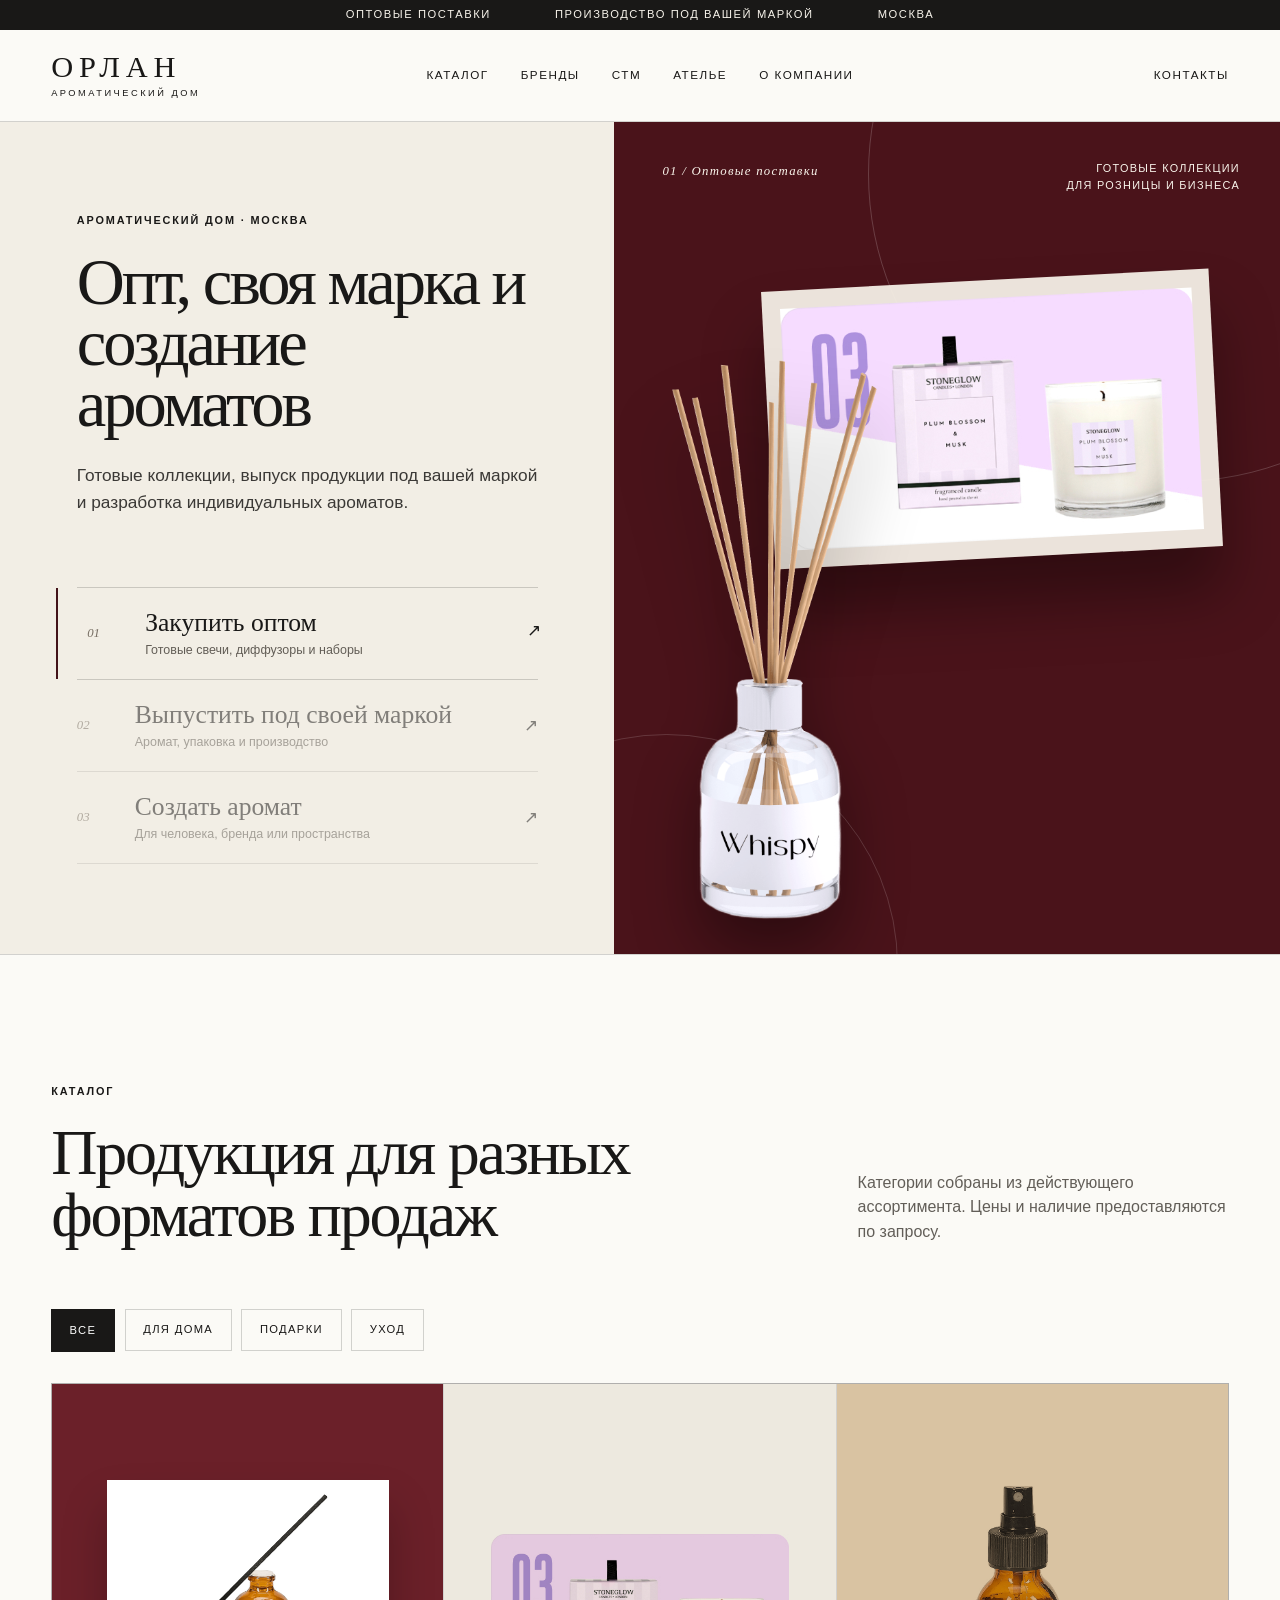
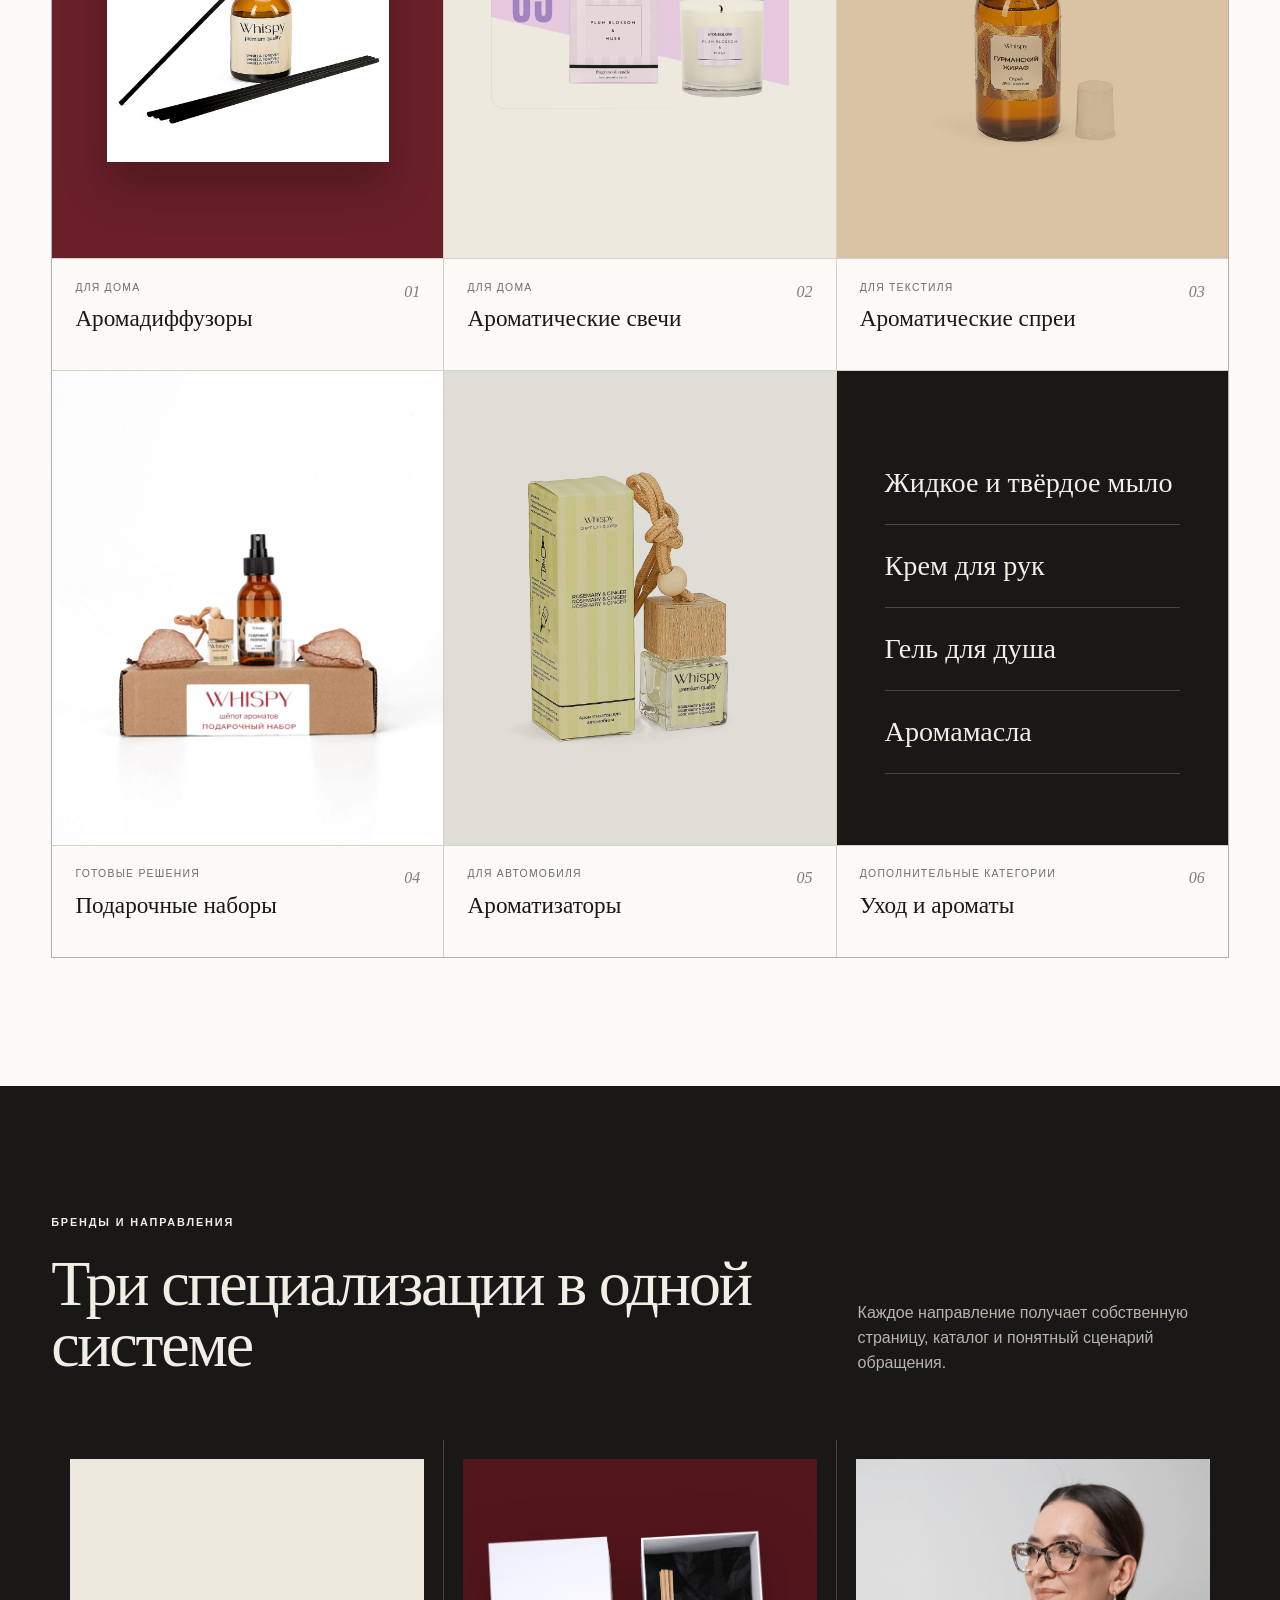
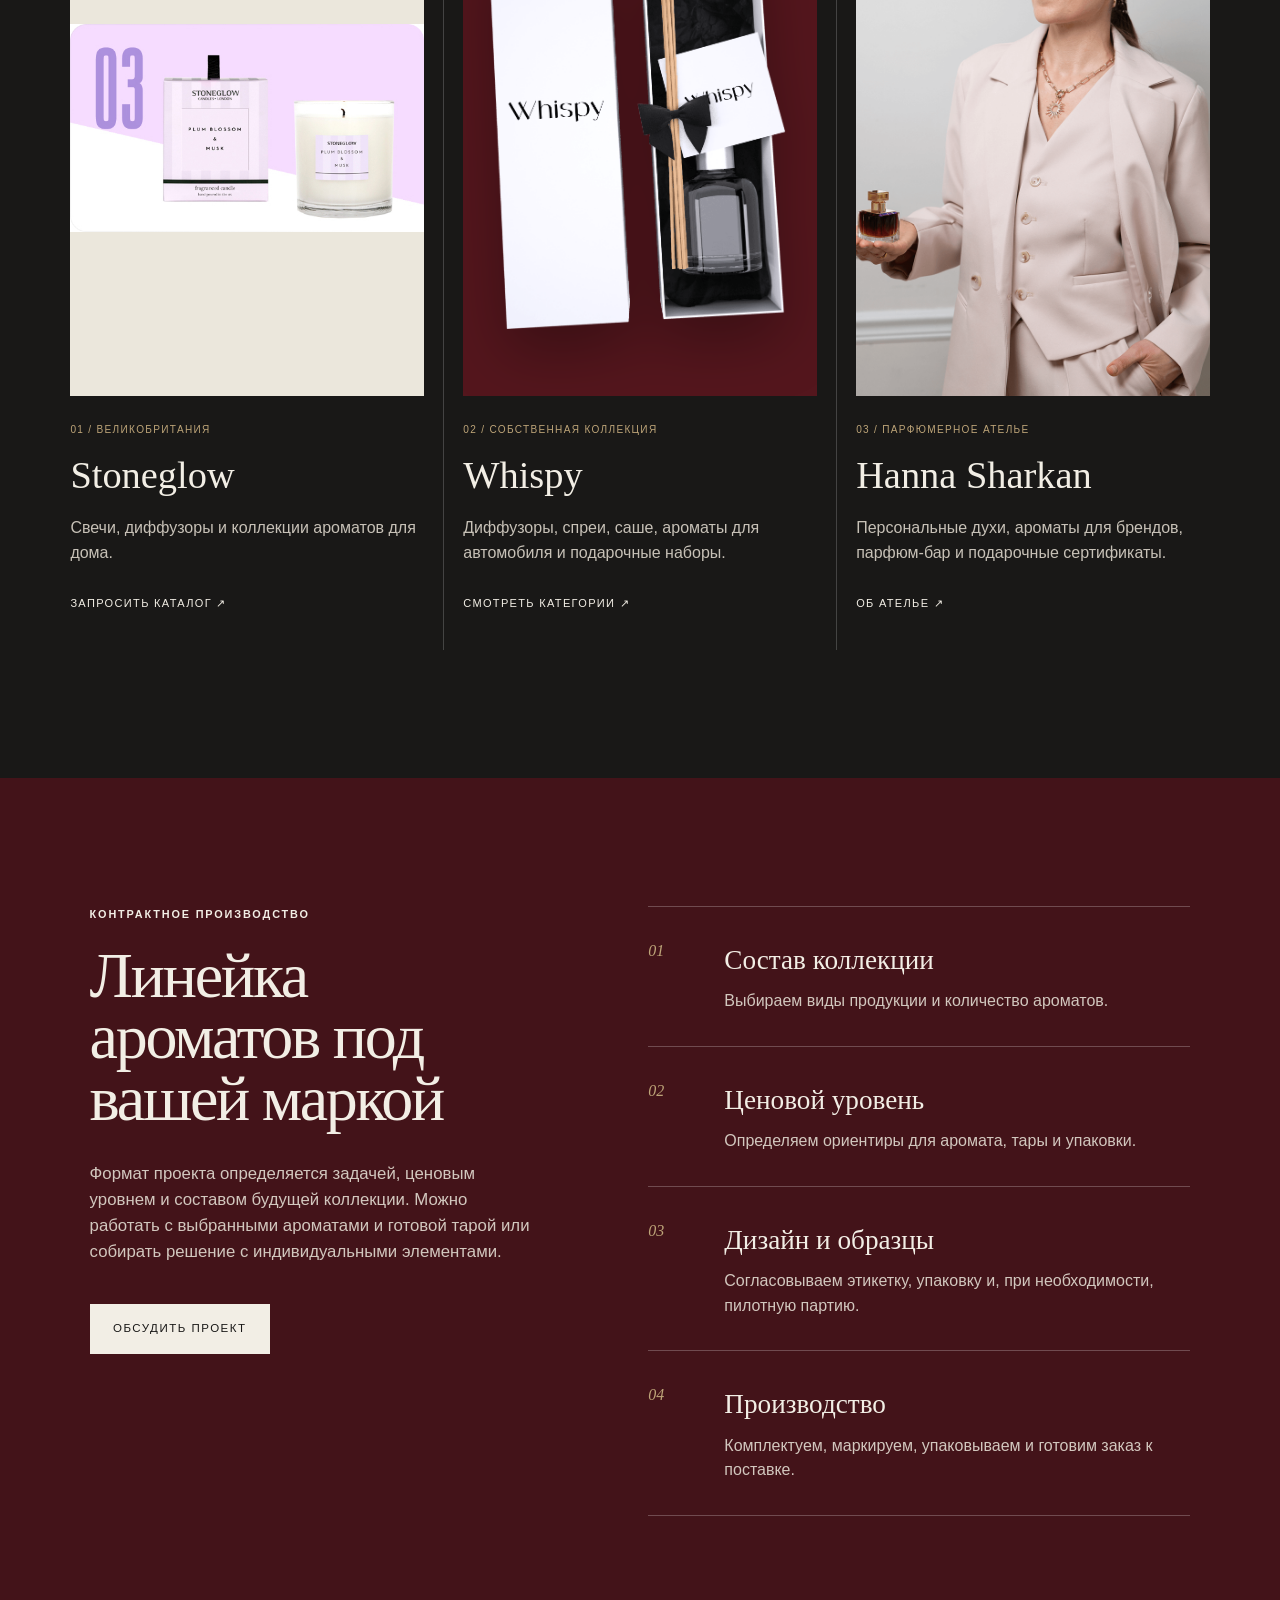
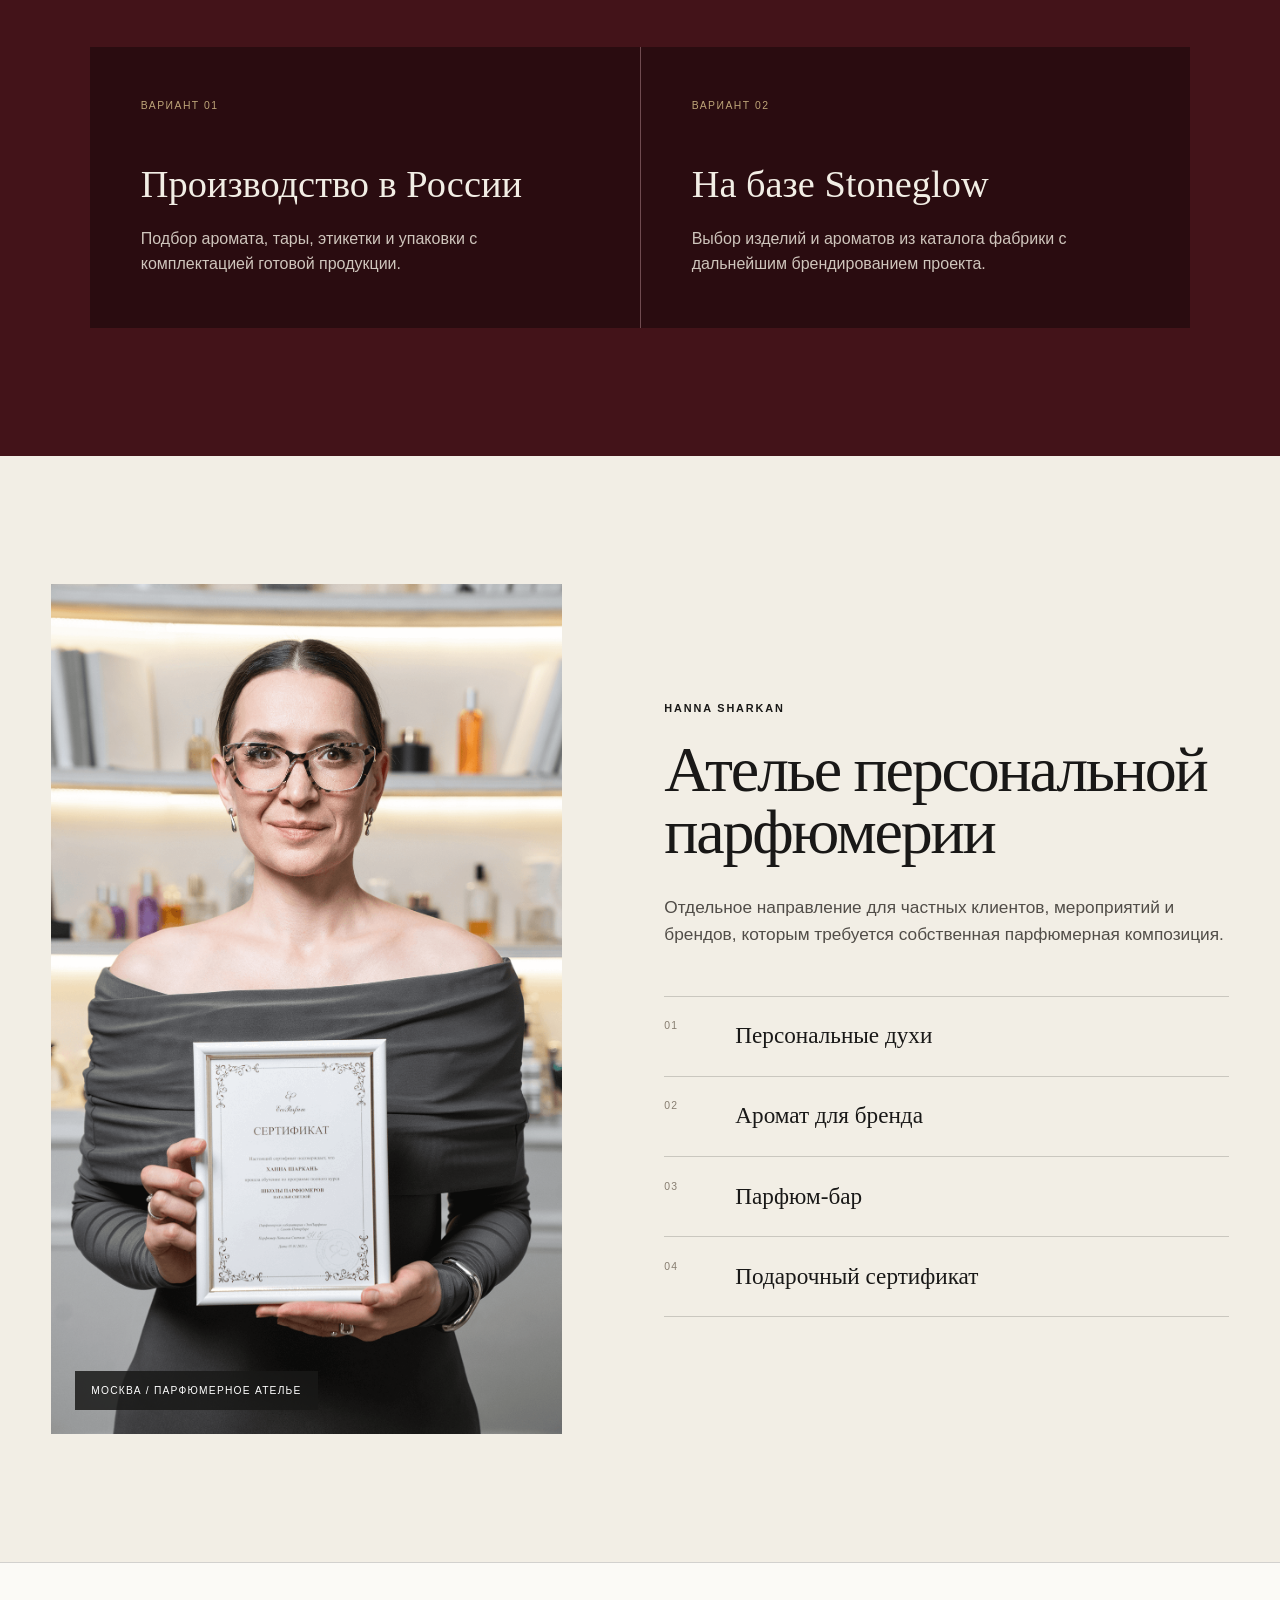
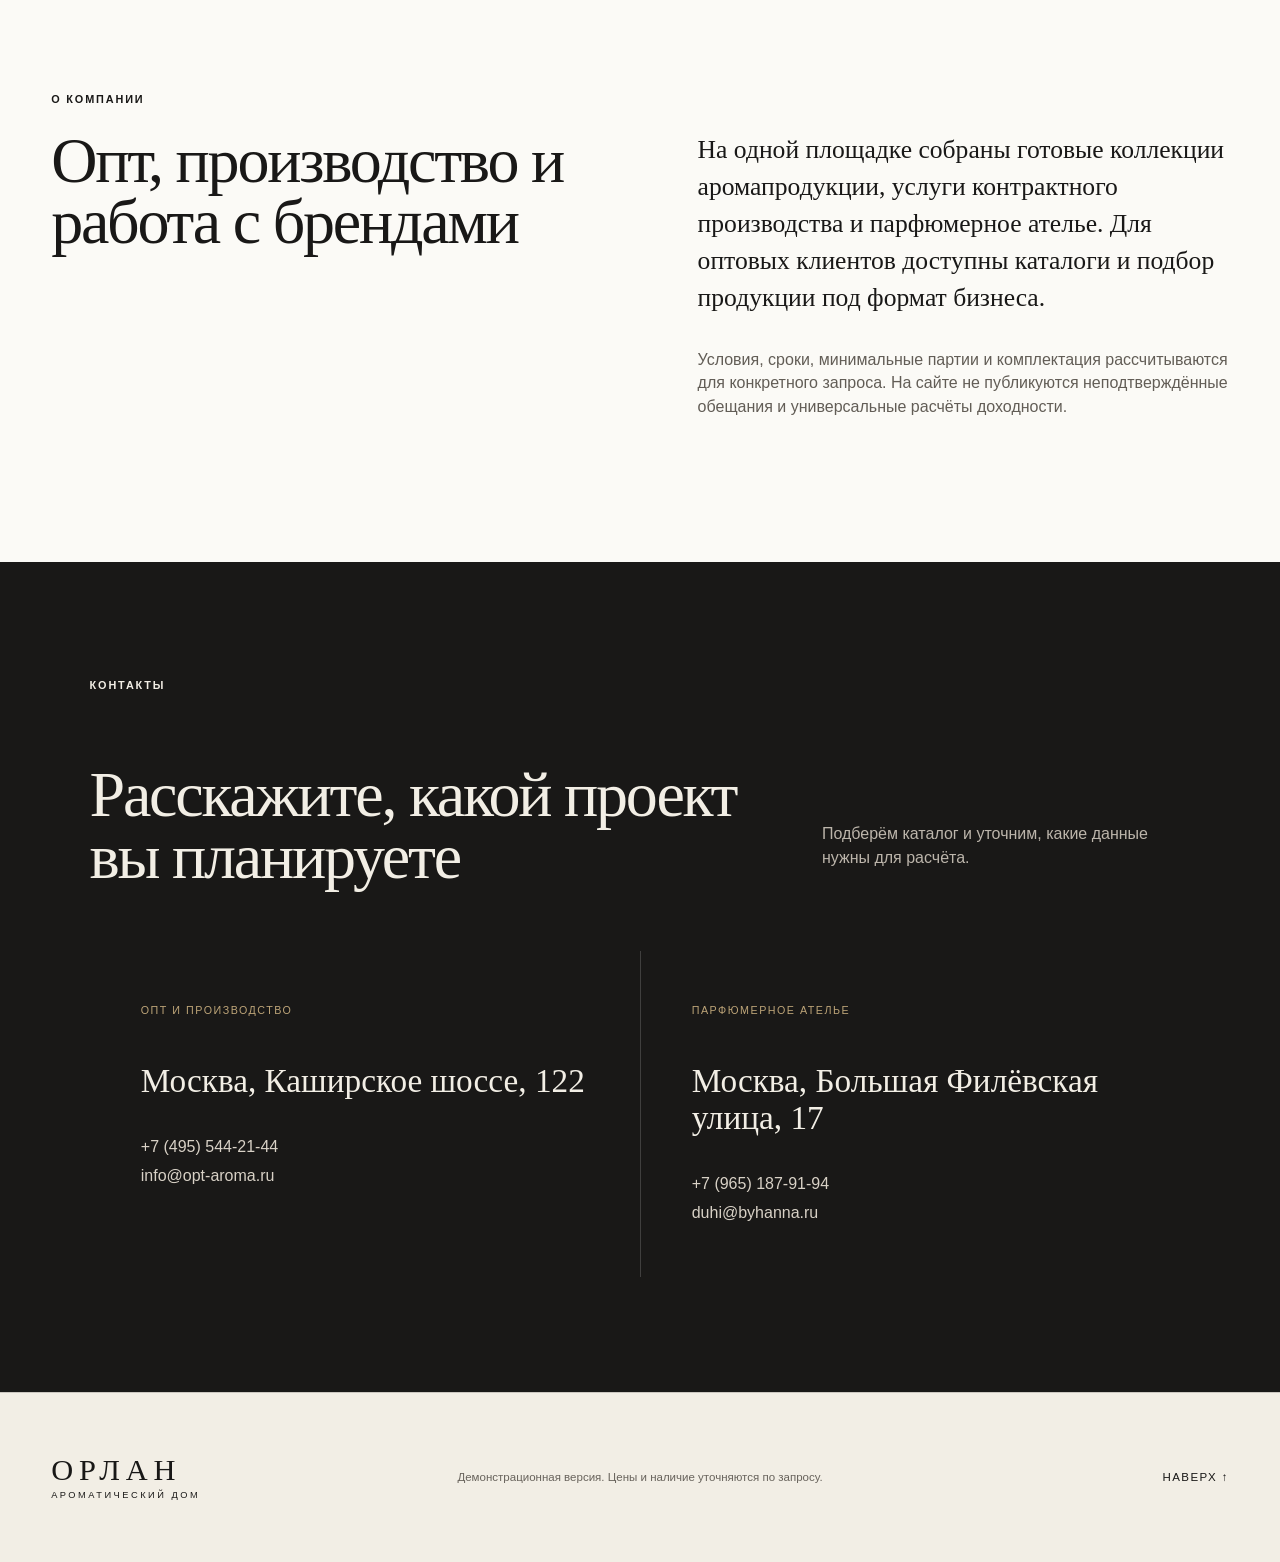
==== commit 0aa981e3: "Add interactive three-direction hero" ====
--- a/index.html
+++ b/index.html
@@ -81,26 +81,51 @@
   </header>
 
   <main id="main">
-    <section class="hero" aria-labelledby="hero-title">
+    <section class="hero" data-hero-scene="wholesale" aria-labelledby="hero-title">
       <div class="hero-copy">
-        <p class="eyebrow">Оптовые поставки · СТМ · Парфюмерное ателье</p>
-        <h1 id="hero-title">Ароматические коллекции для дома и бизнеса</h1>
-        <p class="hero-intro">Каталог готовой продукции и сопровождение проектов под собственной маркой — от выбора аромата и тары до упаковки готовой партии.</p>
-        <div class="hero-actions">
-          <a class="button button-dark" href="#catalog">Смотреть каталог</a>
-          <a class="text-link" href="#private-label">Обсудить выпуск под СТМ <span aria-hidden="true">↗</span></a>
-        </div>
-        <dl class="hero-facts">
-          <div><dt>15+</dt><dd>категорий продукции</dd></div>
-          <div><dt>Россия и СНГ</dt><dd>география поставок</dd></div>
-        </dl>
-      </div>
-
-      <div class="hero-stage" aria-label="Подарочный набор и аромадиффузор Whispy">
-        <div class="stage-number">Collection / 01</div>
-        <img class="stage-box" src="assets/opt-set3.png" alt="Подарочная коробка Whispy с аромадиффузором">
-        <img class="stage-bottle" src="assets/opt-set2.png" alt="Аромадиффузор Whispy">
-        <p class="stage-caption">Готовые коллекции<br>и индивидуальная упаковка</p>
+        <p class="eyebrow">Ароматический дом · Москва</p>
+        <h1 id="hero-title">Опт, своя марка и создание ароматов</h1>
+        <p class="hero-intro">Готовые коллекции, выпуск продукции под вашей маркой и разработка индивидуальных ароматов.</p>
+
+        <nav class="direction-list" aria-label="Направления работы">
+          <a class="direction-link is-active" href="#catalog" data-hero-target="wholesale">
+            <span class="direction-index">01</span>
+            <span class="direction-copy"><strong>Закупить оптом</strong><small>Готовые свечи, диффузоры и наборы</small></span>
+            <span class="direction-arrow" aria-hidden="true">↗</span>
+          </a>
+          <a class="direction-link" href="#private-label" data-hero-target="private-label">
+            <span class="direction-index">02</span>
+            <span class="direction-copy"><strong>Выпустить под своей маркой</strong><small>Аромат, упаковка и производство</small></span>
+            <span class="direction-arrow" aria-hidden="true">↗</span>
+          </a>
+          <a class="direction-link" href="#atelier" data-hero-target="fragrance">
+            <span class="direction-index">03</span>
+            <span class="direction-copy"><strong>Создать аромат</strong><small>Для человека, бренда или пространства</small></span>
+            <span class="direction-arrow" aria-hidden="true">↗</span>
+          </a>
+        </nav>
+      </div>
+
+      <div class="hero-stage" aria-hidden="true">
+        <div class="stage-scene stage-wholesale is-active" data-hero-panel="wholesale">
+          <p class="stage-number">01 / Оптовые поставки</p>
+          <div class="stage-card"><img src="assets/opt-hero.jpg" alt="Свеча Stoneglow Plum Blossom and Musk в фирменной коробке"></div>
+          <img class="stage-product stage-product-wholesale" src="assets/opt-set2.png" alt="Аромадиффузор Whispy">
+          <p class="stage-caption">Готовые коллекции<br>для розницы и бизнеса</p>
+        </div>
+
+        <div class="stage-scene stage-private" data-hero-panel="private-label">
+          <p class="stage-number">02 / Собственная марка</p>
+          <img class="stage-package" src="assets/opt-set3.png" alt="Подарочная упаковка Whispy с аромадиффузором">
+          <img class="stage-product stage-product-private" src="assets/whispy-spray.png" alt="Ароматический спрей Whispy">
+          <p class="stage-caption">От выбора аромата<br>до готовой партии</p>
+        </div>
+
+        <div class="stage-scene stage-fragrance" data-hero-panel="fragrance">
+          <p class="stage-number">03 / Парфюмерное ателье</p>
+          <img class="stage-perfumer" src="assets/hanna-2.png" alt="Парфюмер Ханна Шаркань с флаконом авторского аромата">
+          <p class="stage-caption">Для человека, бренда<br>и пространства</p>
+        </div>
       </div>
     </section>
 
--- a/styles.css
+++ b/styles.css
@@ -137,17 +137,22 @@
 .menu-button { display: none; }
 
 .hero {
+  --hero-copy-bg: #f2eee5;
+  --hero-accent: #431319;
   min-height: calc(100vh - 122px);
   display: grid;
   grid-template-columns: 48% 52%;
   border-bottom: 1px solid var(--line);
 }
+.hero[data-hero-scene="private-label"] { --hero-copy-bg: #eee6da; --hero-accent: #765020; }
+.hero[data-hero-scene="fragrance"] { --hero-copy-bg: #e9e5df; --hero-accent: #6b3940; }
 .hero-copy {
   display: flex;
   flex-direction: column;
   justify-content: center;
   padding: clamp(4rem, 7vw, 8rem) clamp(2rem, 6vw, 7rem);
-  background: var(--ivory);
+  background: var(--hero-copy-bg);
+  transition: background-color .7s cubic-bezier(.22, 1, .36, 1);
 }
 .has-js .hero-copy > * {
   animation: opening-rise .95s cubic-bezier(.22, 1, .36, 1) both;
@@ -168,8 +173,8 @@
 h1 {
   max-width: 760px;
   margin-bottom: 1.7rem;
-  font-size: clamp(3.3rem, 6vw, 7.1rem);
-  line-height: .91;
+  font-size: clamp(3.1rem, 5.2vw, 6.2rem);
+  line-height: .92;
   letter-spacing: -.045em;
 }
 .hero-intro {
@@ -178,7 +183,6 @@
   color: var(--ink-soft);
   font-size: clamp(1rem, 1.35vw, 1.2rem);
 }
-.hero-actions { display: flex; align-items: center; gap: 2rem; flex-wrap: wrap; }
 .button {
   min-height: 50px;
   display: inline-flex;
@@ -196,72 +200,109 @@
 .button-dark:hover, .button-dark:focus-visible { color: var(--ink); background: transparent; }
 .button-light { color: var(--ink); background: var(--ivory); border-color: var(--ivory); }
 .button-light:hover, .button-light:focus-visible { color: var(--ivory); background: transparent; }
-.text-link {
-  font-size: .78rem;
-  font-weight: 600;
-  letter-spacing: .1em;
+.direction-list { margin-top: clamp(1.2rem, 3vw, 2.7rem); border-top: 1px solid var(--line); }
+.direction-link {
+  position: relative;
+  display: grid;
+  grid-template-columns: 42px minmax(0, 1fr) 24px;
+  gap: 1rem;
+  align-items: center;
+  min-height: 92px;
+  padding: 1.15rem 0;
+  border-bottom: 1px solid var(--line);
   text-decoration: none;
-  text-transform: uppercase;
-}
-.text-link span { display: inline-block; margin-left: .4rem; transition: transform .2s ease; }
-.text-link:hover span { transform: translate(.2rem, -.2rem); }
-.hero-facts {
-  display: flex;
-  gap: 3rem;
-  margin: clamp(3rem, 6vw, 6rem) 0 0;
-}
-.hero-facts div { min-width: 120px; }
-.hero-facts dt { font-family: var(--serif); font-size: 1.6rem; }
-.hero-facts dd { margin: .2rem 0 0; color: #5d5953; font-size: .72rem; letter-spacing: .1em; text-transform: uppercase; }
+  transition: color .45s ease, padding .45s cubic-bezier(.22, 1, .36, 1), opacity .45s ease;
+}
+.direction-link::before {
+  position: absolute;
+  inset: 0 auto 0 -1.3rem;
+  width: 2px;
+  content: "";
+  background: var(--hero-accent);
+  transform: scaleY(0);
+  transform-origin: center;
+  transition: transform .45s cubic-bezier(.22, 1, .36, 1), background-color .7s ease;
+}
+.direction-list:has(.direction-link.is-active) .direction-link:not(.is-active) { opacity: .52; }
+.direction-link.is-active { padding-left: .65rem; }
+.direction-link.is-active::before { transform: scaleY(1); }
+.direction-index { color: #776e63; font-family: var(--serif); font-size: .8rem; font-style: italic; }
+.direction-copy { display: flex; flex-direction: column; min-width: 0; }
+.direction-copy strong { font-family: var(--serif); font-size: clamp(1.35rem, 2vw, 1.85rem); font-weight: 400; line-height: 1.08; }
+.direction-copy small { margin-top: .35rem; color: #625d56; font-size: .78rem; line-height: 1.35; }
+.direction-arrow { justify-self: end; font-size: 1.05rem; transition: transform .35s ease; }
+.direction-link.is-active .direction-arrow { transform: translate(.2rem, -.2rem); }
 
 .hero-stage {
   position: relative;
   min-height: 720px;
   overflow: hidden;
   color: #f9f4eb;
-  background: var(--wine);
+  background: var(--wine-deep);
   isolation: isolate;
 }
-.hero-stage::before,
-.hero-stage::after {
+.stage-scene {
+  position: absolute;
+  inset: 0;
+  overflow: hidden;
+  opacity: 0;
+  pointer-events: none;
+  transform: scale(1.025);
+  transition: opacity .75s cubic-bezier(.22, 1, .36, 1), transform 1.1s cubic-bezier(.22, 1, .36, 1);
+}
+.stage-scene.is-active { z-index: 2; opacity: 1; transform: scale(1); }
+.stage-scene::before,
+.stage-scene::after {
   position: absolute;
   content: "";
-  border: 1px solid rgba(255,255,255,.18);
   border-radius: 50%;
-  z-index: -1;
-}
-.hero-stage::before { width: 42vw; height: 42vw; right: -13vw; top: -17vw; }
-.hero-stage::after { width: 31vw; height: 31vw; left: -8vw; bottom: -18vw; }
+  pointer-events: none;
+}
+.stage-wholesale { background: #4a131a; }
+.stage-wholesale::before { width: 48vw; height: 48vw; right: -16vw; top: -20vw; border: 1px solid rgba(255,255,255,.18); }
+.stage-wholesale::after { width: 36vw; height: 36vw; left: -14vw; bottom: -19vw; border: 1px solid rgba(255,255,255,.15); }
+.stage-private { background: #2d2924; }
+.stage-private::before { width: 52vw; height: 52vw; left: 4vw; top: -29vw; background: radial-gradient(circle, rgba(202,165,102,.34), rgba(202,165,102,0) 66%); }
+.stage-private::after { width: 34vw; height: 34vw; right: -12vw; bottom: -17vw; border: 1px solid rgba(212,190,150,.28); }
+.stage-fragrance { background: #a99b91; }
+.stage-fragrance::before { inset: 0; width: auto; height: auto; border-radius: 0; background: linear-gradient(90deg, rgba(35,17,20,.58), rgba(35,17,20,.08) 56%, rgba(35,17,20,.18)); z-index: 1; }
+.stage-fragrance::after { width: 42vw; height: 42vw; right: -16vw; top: -15vw; border: 1px solid rgba(255,255,255,.38); z-index: 1; }
 .stage-number {
   position: absolute;
   top: 2.5rem;
   left: 3rem;
+  z-index: 4;
+  margin: 0;
   font-family: var(--serif);
   font-style: italic;
   font-size: .8rem;
   letter-spacing: .1em;
 }
-.stage-box {
-  position: absolute;
-  width: min(47vw, 650px);
-  right: clamp(2rem, 6vw, 6rem);
-  bottom: -3%;
-  filter: drop-shadow(0 45px 48px rgba(0,0,0,.35));
+.stage-card {
+  position: absolute;
+  width: min(35vw, 500px);
+  right: clamp(2rem, 5vw, 5rem);
+  top: 19%;
+  padding: 1.1rem;
+  background: rgba(246,241,231,.94);
+  box-shadow: 0 45px 60px rgba(0,0,0,.35);
   transform: rotate(-3deg);
 }
-.has-js .stage-box { animation: stage-box-entrance 1.15s .22s cubic-bezier(.22, 1, .36, 1) both; }
-.stage-bottle {
-  position: absolute;
-  width: min(15vw, 210px);
-  left: clamp(1.2rem, 5vw, 5rem);
-  bottom: 8%;
-  filter: drop-shadow(0 35px 30px rgba(0,0,0,.35));
-}
-.has-js .stage-bottle { animation: stage-bottle-entrance 1.05s .38s cubic-bezier(.22, 1, .36, 1) both; }
+.stage-card img { width: 100%; }
+.stage-product {
+  position: absolute;
+  object-fit: contain;
+  filter: drop-shadow(0 34px 32px rgba(0,0,0,.4));
+}
+.stage-product-wholesale { width: min(16vw, 220px); left: clamp(1.4rem, 4.5vw, 4.5rem); bottom: 4%; }
+.stage-package { position: absolute; width: min(40vw, 520px); left: clamp(1rem, 4vw, 4rem); bottom: -5%; filter: drop-shadow(0 42px 44px rgba(0,0,0,.45)); transform: rotate(-2deg); }
+.stage-product-private { width: min(16vw, 215px); right: clamp(1.2rem, 4vw, 4rem); bottom: 8%; mix-blend-mode: screen; }
+.stage-perfumer { width: 100%; height: 100%; object-fit: cover; object-position: 47% 22%; }
 .stage-caption {
   position: absolute;
   right: 2.5rem;
   top: 2.4rem;
+  z-index: 4;
   margin: 0;
   text-align: right;
   font-size: .68rem;
@@ -423,13 +464,16 @@
   from { opacity: 0; transform: translate3d(0, 24px, 0); }
   to { opacity: 1; transform: translate3d(0, 0, 0); }
 }
-@keyframes stage-box-entrance {
-  from { opacity: 0; transform: translate3d(0, 42px, 0) rotate(-5deg) scale(.97); }
-  to { opacity: 1; transform: translate3d(0, 0, 0) rotate(-3deg) scale(1); }
-}
-@keyframes stage-bottle-entrance {
-  from { opacity: 0; transform: translate3d(-22px, 32px, 0) scale(.96); }
-  to { opacity: 1; transform: translate3d(0, 0, 0) scale(1); }
+
+@media (min-width: 1101px) and (max-height: 800px) {
+  .hero-copy { padding-top: 1.75rem; padding-bottom: 1.75rem; }
+  .hero-copy .eyebrow { margin-bottom: .8rem; }
+  h1 { margin-bottom: 1rem; font-size: clamp(3rem, 4.25vw, 4.6rem); }
+  .hero-intro { margin-bottom: .35rem; font-size: 1rem; line-height: 1.45; }
+  .direction-list { margin-top: .55rem; }
+  .direction-link { min-height: 68px; padding: .65rem 0; }
+  .direction-copy strong { font-size: 1.35rem; }
+  .direction-copy small { margin-top: .2rem; font-size: .7rem; }
 }
 
 @media (max-width: 1100px) {
@@ -451,9 +495,11 @@
   .menu-button span { width: 16px; height: 1px; background: var(--ink); }
   .menu-button b { margin-left: .4rem; font-size: .7rem; font-weight: 500; letter-spacing: .12em; text-transform: uppercase; }
   .hero { grid-template-columns: 1fr; }
+  .hero-copy { min-height: calc(100svh - 108px); }
   .hero-stage { min-height: 680px; }
-  .stage-box { width: min(70vw, 620px); }
-  .stage-bottle { width: min(20vw, 190px); }
+  .stage-card { width: min(66vw, 560px); }
+  .stage-product-wholesale, .stage-product-private { width: min(23vw, 205px); }
+  .stage-package { width: min(65vw, 540px); }
   .product-grid { grid-template-columns: 1fr 1fr; }
   .brand-grid { grid-template-columns: 1fr; }
   .brand-image { height: 70vw; max-height: 750px; }
@@ -469,12 +515,18 @@
   .hero-copy { padding: 4.8rem 1.25rem; }
   .hero-copy .eyebrow { max-width: 22rem; font-size: .6rem; letter-spacing: .12em; }
   h1 { font-size: clamp(3rem, 13vw, 4rem); line-height: .94; }
-  .hero-facts { gap: 1.5rem; }
+  .hero-intro { margin-bottom: .75rem; }
+  .direction-list { margin-top: 1rem; }
+  .direction-link { min-height: 80px; grid-template-columns: 32px minmax(0, 1fr) 20px; gap: .65rem; padding: .9rem 0; }
+  .direction-copy strong { font-size: 1.35rem; }
+  .direction-copy small { font-size: .73rem; }
   .hero-stage { min-height: 560px; }
   .stage-number { top: 1.4rem; left: 1.3rem; }
   .stage-caption { top: 1.35rem; right: 1.3rem; }
-  .stage-box { width: 92vw; right: -11vw; bottom: 2%; }
-  .stage-bottle { width: 27vw; left: 1rem; bottom: 7%; }
+  .stage-card { width: 82vw; right: -7vw; top: 20%; padding: .7rem; }
+  .stage-product-wholesale { width: 28vw; left: 1rem; bottom: 4%; }
+  .stage-package { width: 85vw; left: -12vw; bottom: -2%; }
+  .stage-product-private { width: 29vw; right: .5rem; bottom: 7%; }
   .section { padding: 5rem 1.25rem; }
   .section-heading { grid-template-columns: 1fr; gap: 1.5rem; margin-bottom: 2.5rem; }
   .product-grid { grid-template-columns: 1fr; }
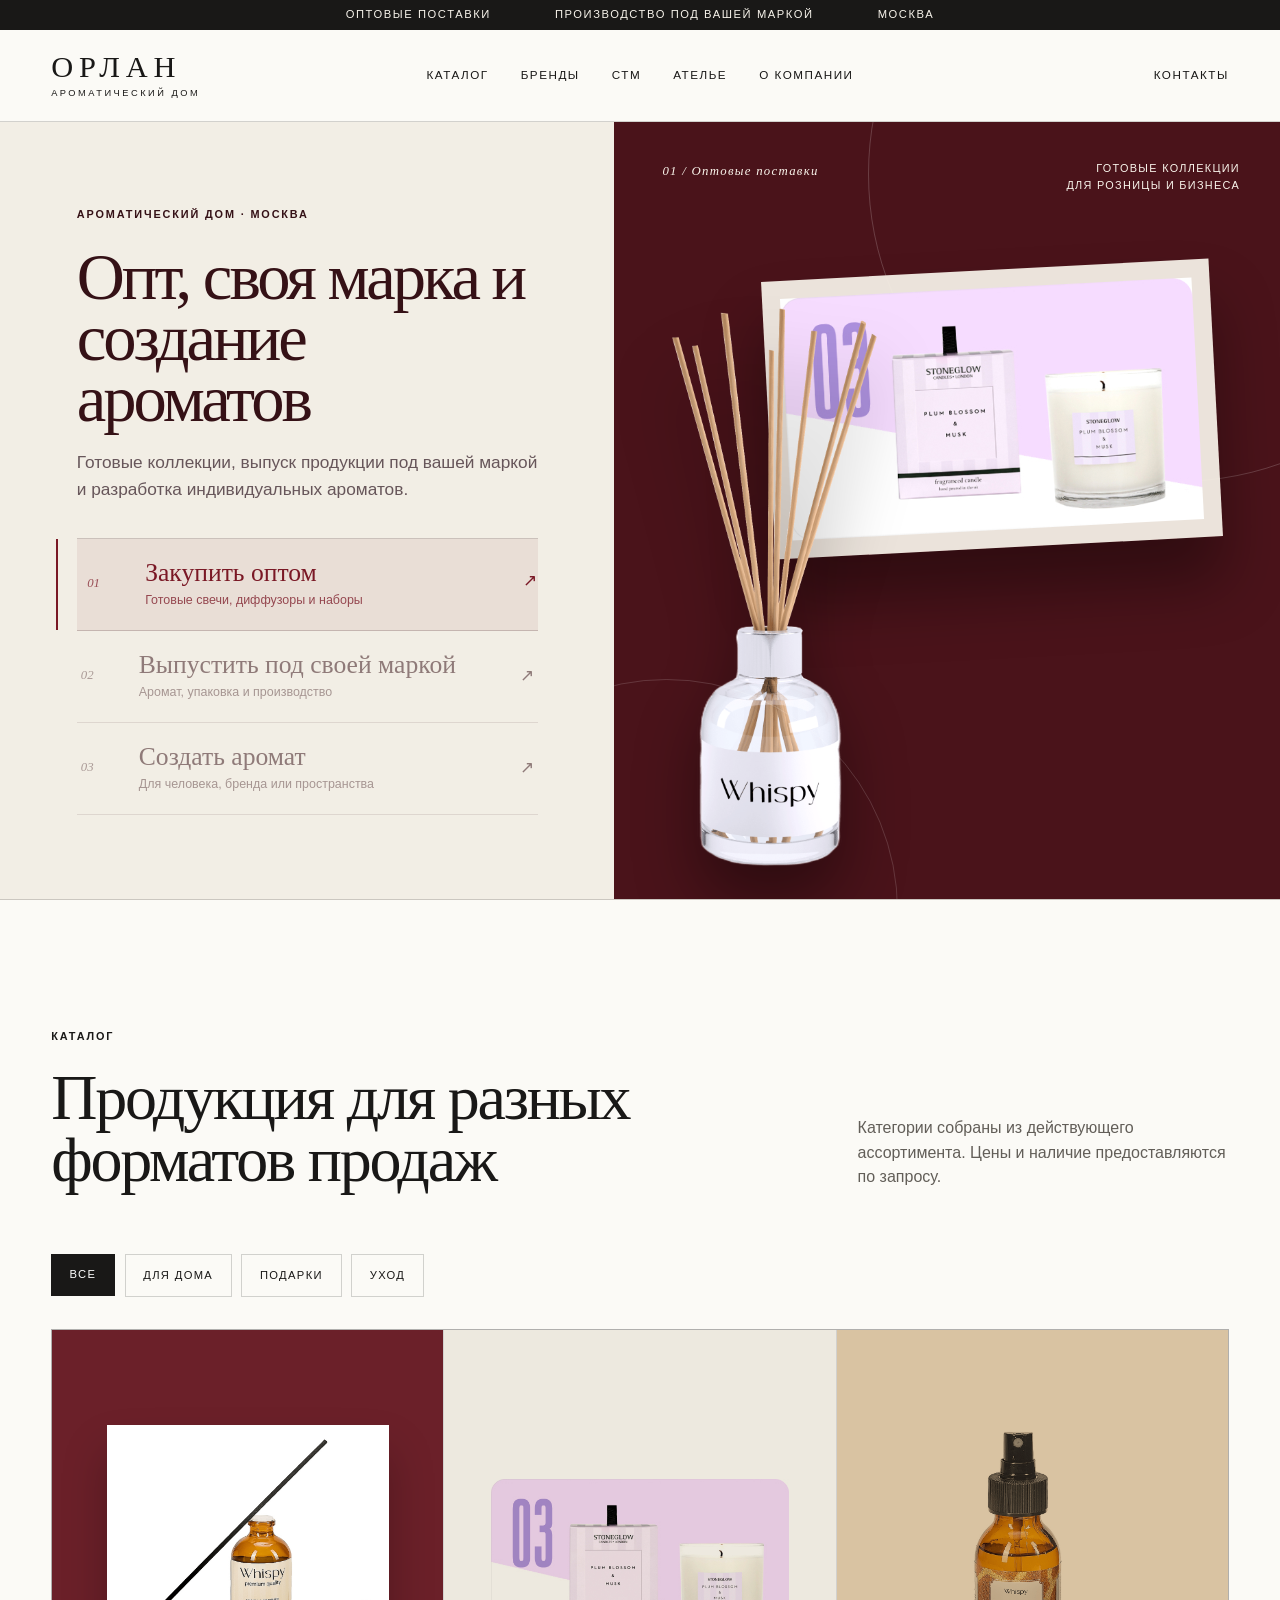
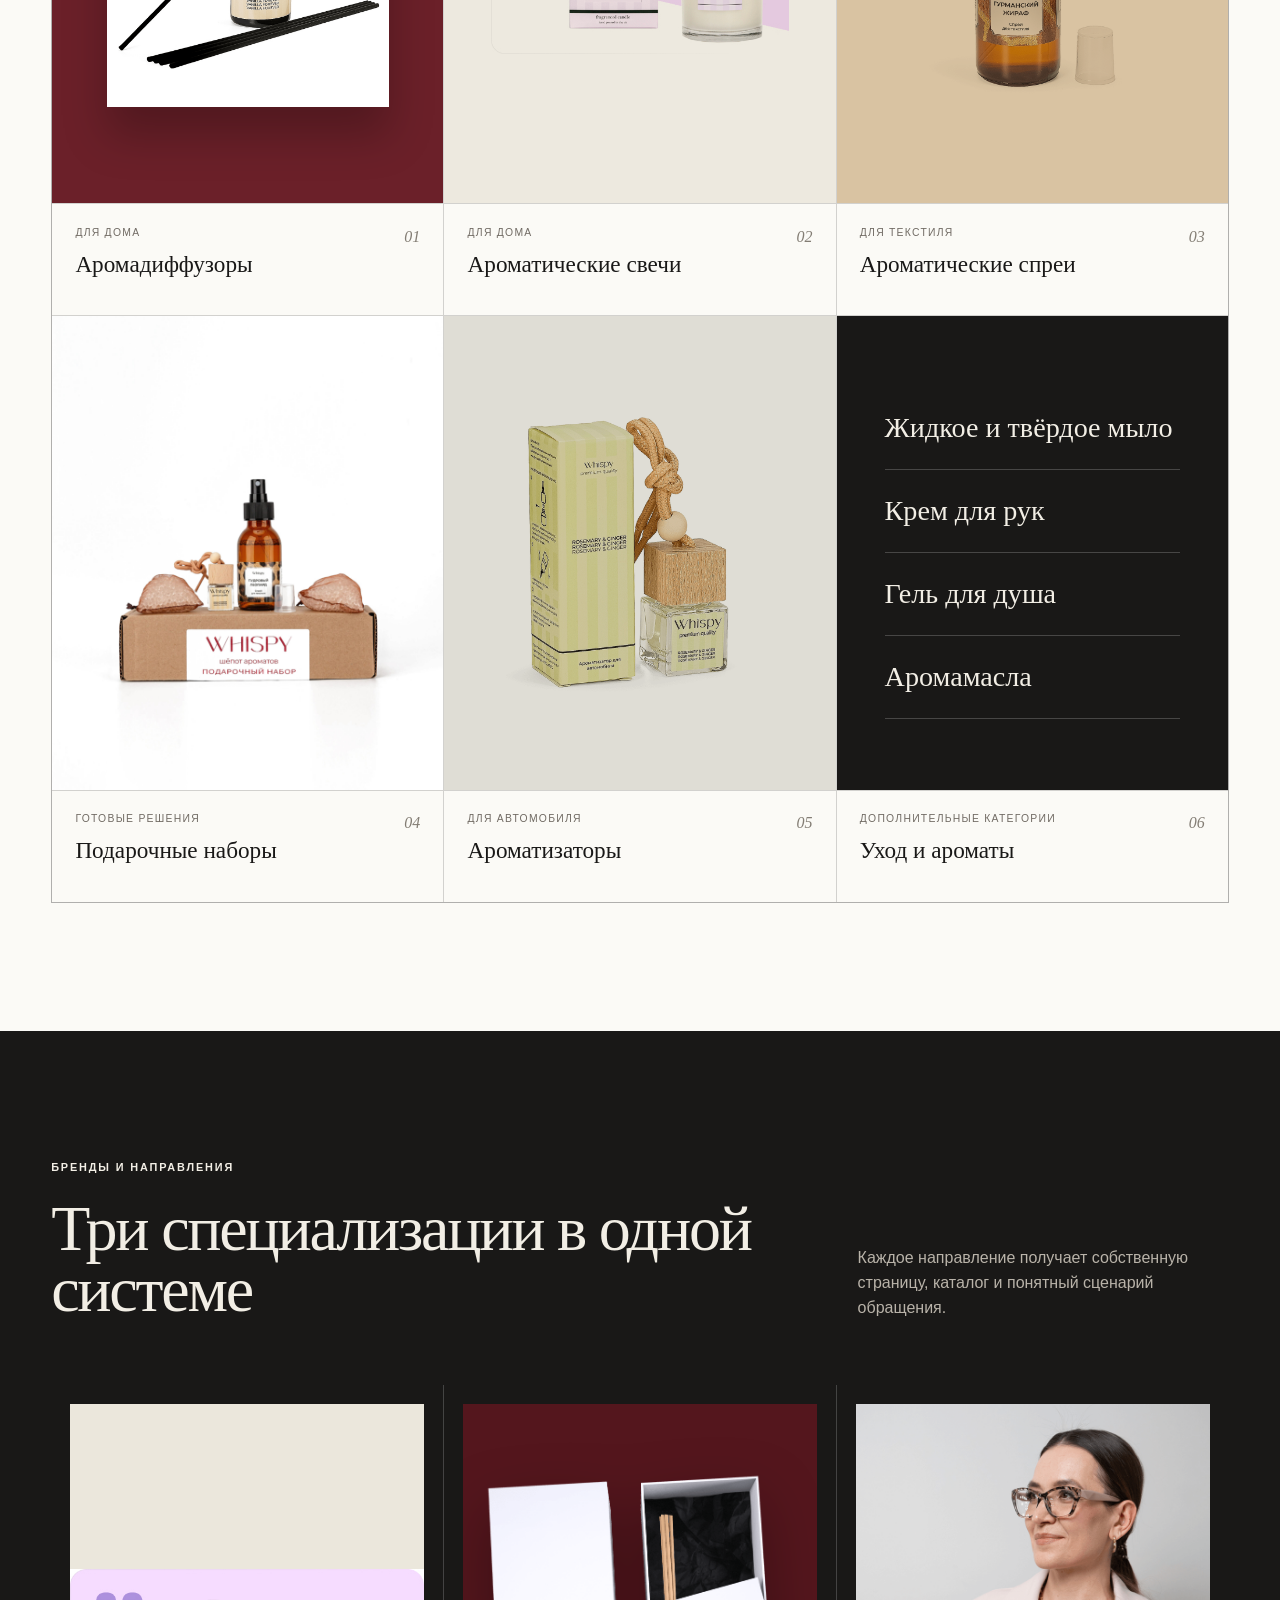
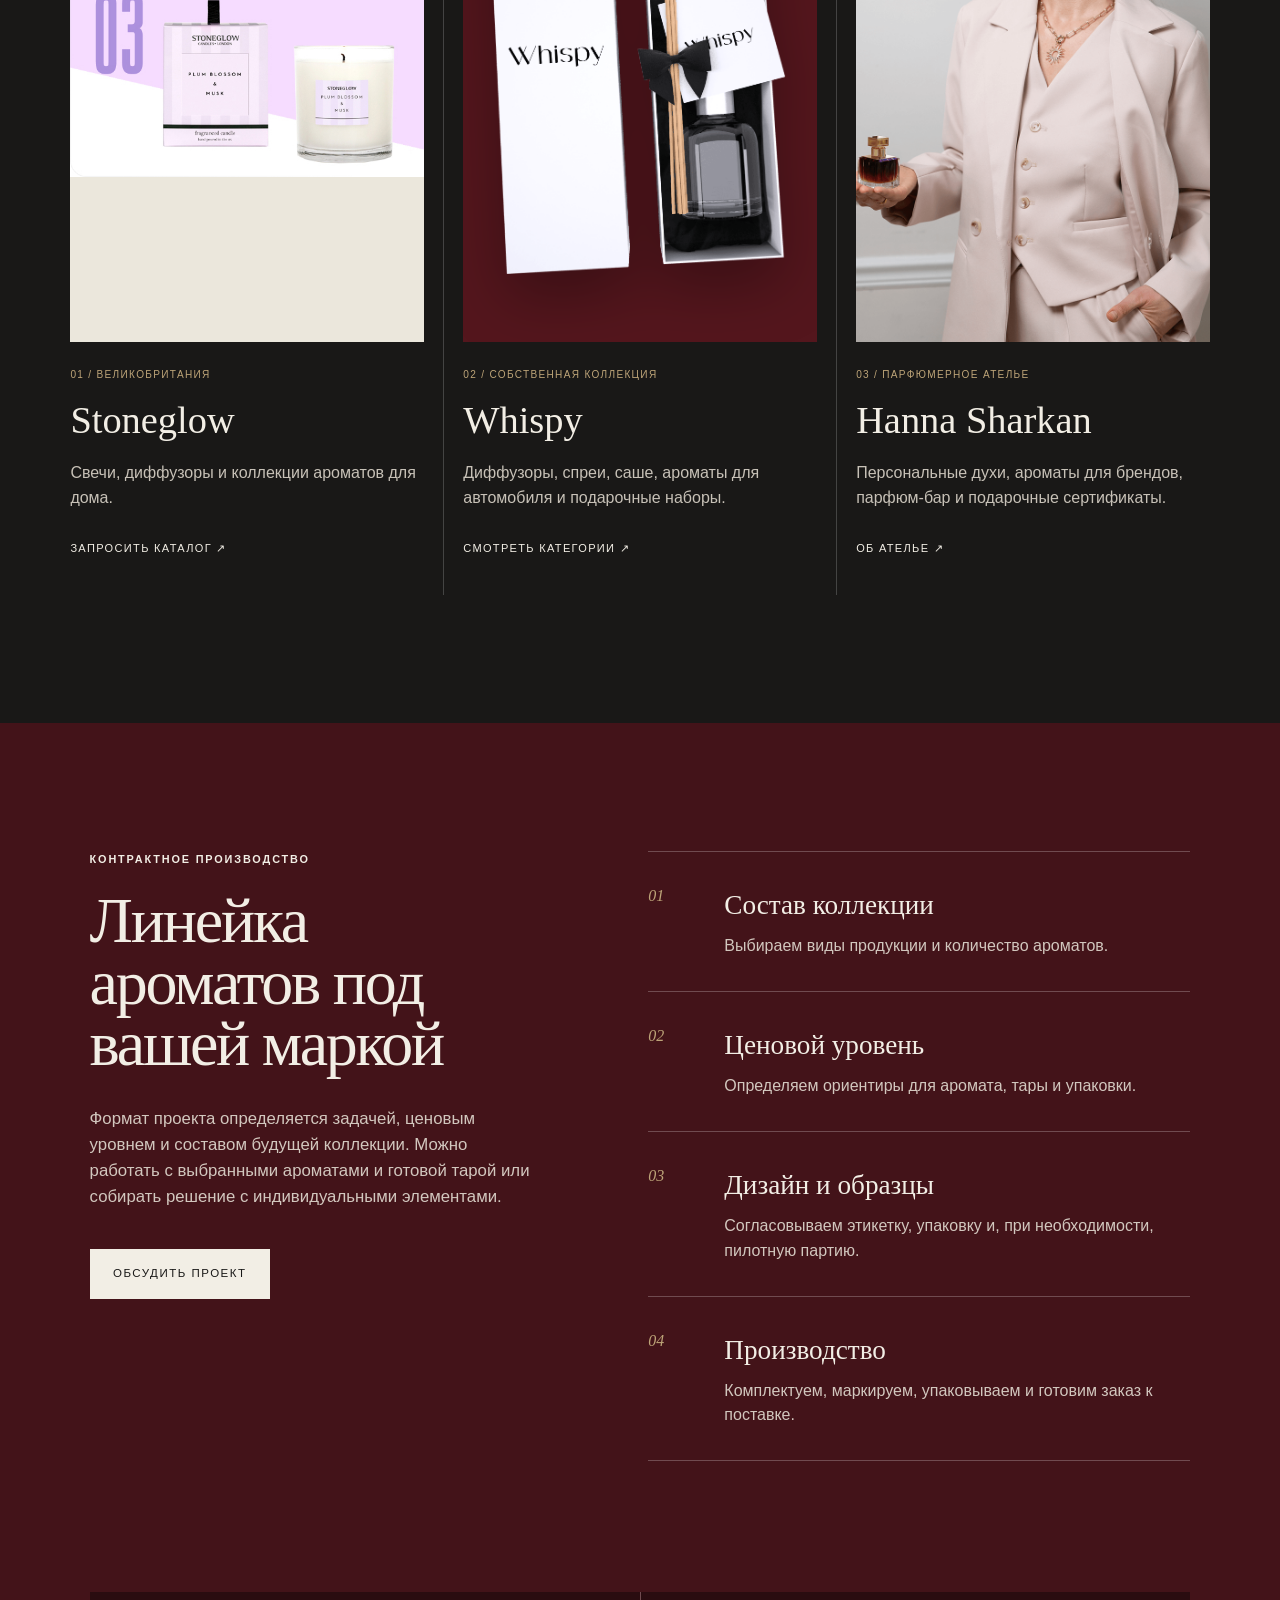
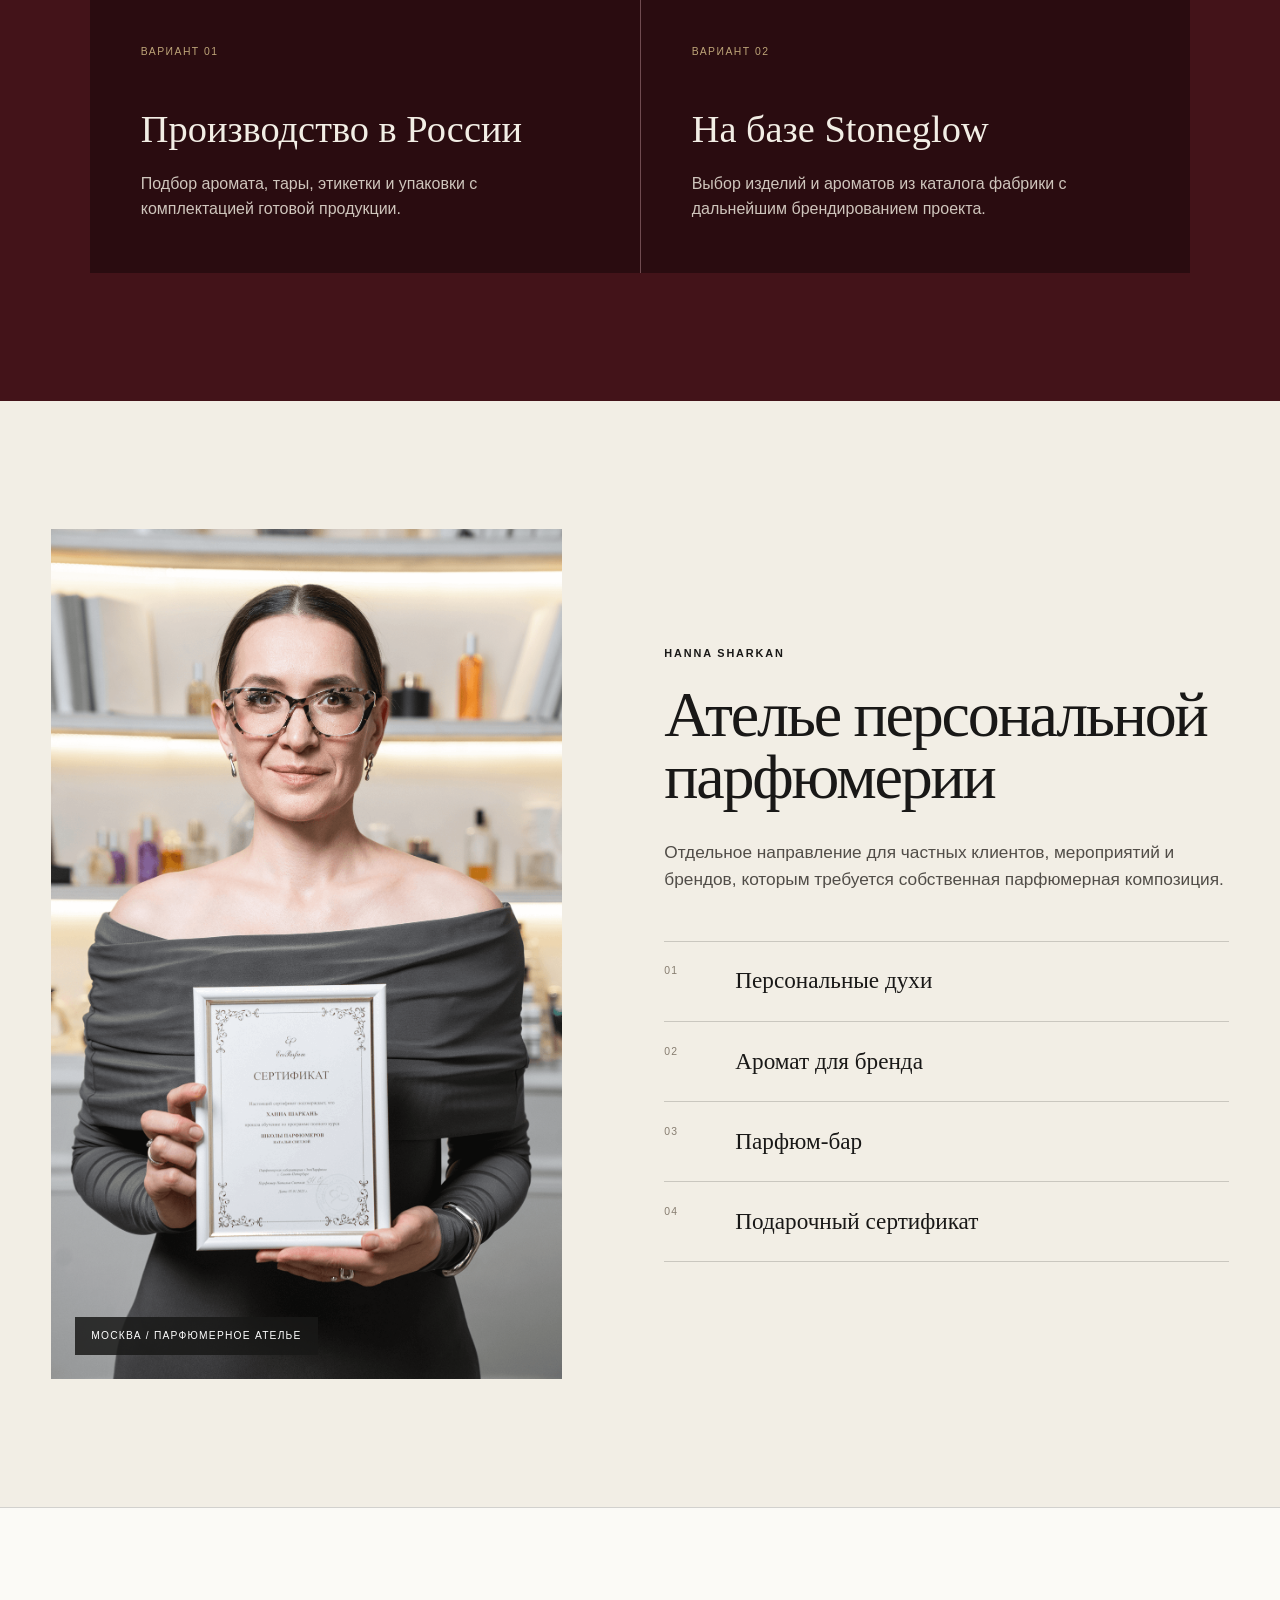
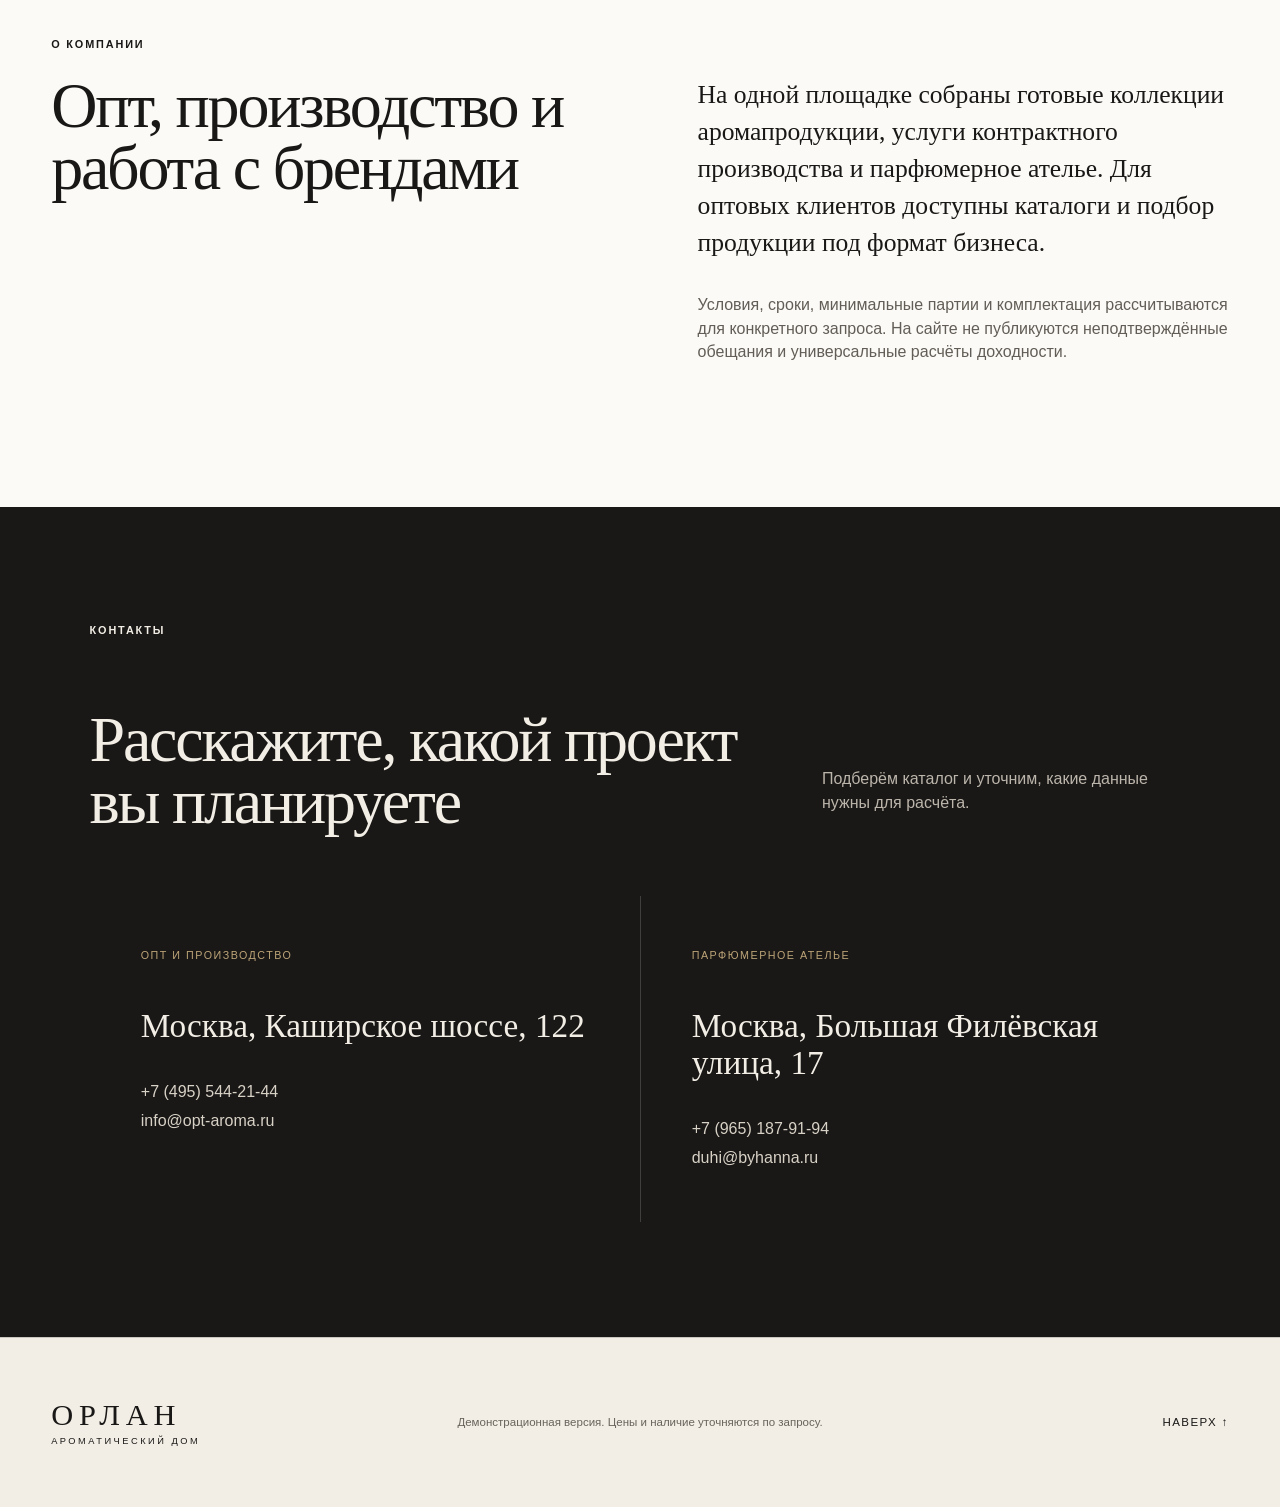
==== commit b06256b8: "Make hero responsive and add scene palettes" ====
--- a/index.html
+++ b/index.html
@@ -70,10 +70,10 @@
     </button>
 
     <nav class="main-nav" id="main-menu" aria-label="Основная навигация">
-      <a href="#catalog">Каталог</a>
+      <a href="#catalog" data-hero-nav="wholesale">Каталог</a>
       <a href="#brands">Бренды</a>
-      <a href="#private-label">СТМ</a>
-      <a href="#atelier">Ателье</a>
+      <a href="#private-label" data-hero-nav="private-label">СТМ</a>
+      <a href="#atelier" data-hero-nav="fragrance">Ателье</a>
       <a href="#about">О компании</a>
     </nav>
 
--- a/styles.css
+++ b/styles.css
@@ -133,26 +133,51 @@
 .main-nav a:focus-visible::after,
 .header-contact:hover::after,
 .header-contact:focus-visible::after { right: 0; }
+.main-nav a[data-hero-nav] { transition: color .35s ease; }
+.main-nav a[data-hero-nav="wholesale"]:hover,
+.main-nav a[data-hero-nav="wholesale"]:focus-visible { color: #7a1825; }
+.main-nav a[data-hero-nav="private-label"]:hover,
+.main-nav a[data-hero-nav="private-label"]:focus-visible { color: #17634d; }
+.main-nav a[data-hero-nav="fragrance"]:hover,
+.main-nav a[data-hero-nav="fragrance"]:focus-visible { color: #315f91; }
 .header-contact { justify-self: end; }
 .menu-button { display: none; }
 
 .hero {
   --hero-copy-bg: #f2eee5;
-  --hero-accent: #431319;
-  min-height: calc(100vh - 122px);
+  --hero-accent: #7a1825;
+  --hero-ink: #351116;
+  --hero-muted: #67565a;
+  height: calc(100svh - 122px);
+  min-height: 0;
   display: grid;
   grid-template-columns: 48% 52%;
   border-bottom: 1px solid var(--line);
-}
-.hero[data-hero-scene="private-label"] { --hero-copy-bg: #eee6da; --hero-accent: #765020; }
-.hero[data-hero-scene="fragrance"] { --hero-copy-bg: #e9e5df; --hero-accent: #6b3940; }
+  background: var(--hero-copy-bg);
+  transition: background-color .7s cubic-bezier(.22, 1, .36, 1);
+}
+.hero[data-hero-scene="private-label"] {
+  --hero-copy-bg: #e1ebe5;
+  --hero-accent: #17634d;
+  --hero-ink: #113b30;
+  --hero-muted: #49645b;
+}
+.hero[data-hero-scene="fragrance"] {
+  --hero-copy-bg: #e3e9f0;
+  --hero-accent: #315f91;
+  --hero-ink: #183655;
+  --hero-muted: #4d6278;
+}
 .hero-copy {
+  min-width: 0;
+  min-height: 0;
   display: flex;
   flex-direction: column;
   justify-content: center;
-  padding: clamp(4rem, 7vw, 8rem) clamp(2rem, 6vw, 7rem);
+  padding: clamp(1.5rem, 5.5vh, 5rem) clamp(2rem, 6vw, 7rem);
+  color: var(--hero-ink);
   background: var(--hero-copy-bg);
-  transition: background-color .7s cubic-bezier(.22, 1, .36, 1);
+  transition: color .7s cubic-bezier(.22, 1, .36, 1), background-color .7s cubic-bezier(.22, 1, .36, 1);
 }
 .has-js .hero-copy > * {
   animation: opening-rise .95s cubic-bezier(.22, 1, .36, 1) both;
@@ -172,16 +197,17 @@
 h1, h2, h3 { font-family: var(--serif); font-weight: 400; }
 h1 {
   max-width: 760px;
-  margin-bottom: 1.7rem;
-  font-size: clamp(3.1rem, 5.2vw, 6.2rem);
+  margin-bottom: clamp(.65rem, 2.2vh, 1.7rem);
+  font-size: clamp(2.55rem, min(5.2vw, 8.4vh), 6.2rem);
   line-height: .92;
   letter-spacing: -.045em;
 }
 .hero-intro {
   max-width: 610px;
-  margin-bottom: 2.1rem;
-  color: var(--ink-soft);
+  margin-bottom: clamp(.35rem, 1.7vh, 1.2rem);
+  color: var(--hero-muted);
   font-size: clamp(1rem, 1.35vw, 1.2rem);
+  transition: color .7s ease;
 }
 .button {
   min-height: 50px;
@@ -200,42 +226,53 @@
 .button-dark:hover, .button-dark:focus-visible { color: var(--ink); background: transparent; }
 .button-light { color: var(--ink); background: var(--ivory); border-color: var(--ivory); }
 .button-light:hover, .button-light:focus-visible { color: var(--ivory); background: transparent; }
-.direction-list { margin-top: clamp(1.2rem, 3vw, 2.7rem); border-top: 1px solid var(--line); }
+.direction-list { margin-top: clamp(.5rem, 2.2vh, 1.4rem); border-top: 1px solid color-mix(in srgb, var(--hero-ink) 20%, transparent); }
 .direction-link {
+  --direction-color: var(--hero-accent);
   position: relative;
   display: grid;
   grid-template-columns: 42px minmax(0, 1fr) 24px;
   gap: 1rem;
   align-items: center;
-  min-height: 92px;
-  padding: 1.15rem 0;
-  border-bottom: 1px solid var(--line);
+  min-height: clamp(62px, 10.5vh, 92px);
+  padding: clamp(.55rem, 1.5vh, 1.15rem) .25rem;
+  border-bottom: 1px solid color-mix(in srgb, var(--hero-ink) 20%, transparent);
   text-decoration: none;
-  transition: color .45s ease, padding .45s cubic-bezier(.22, 1, .36, 1), opacity .45s ease;
-}
+  transition: color .45s ease, background-color .45s ease, padding .45s cubic-bezier(.22, 1, .36, 1), opacity .45s ease;
+}
+.direction-link[data-hero-target="wholesale"] { --direction-color: #7a1825; }
+.direction-link[data-hero-target="private-label"] { --direction-color: #17634d; }
+.direction-link[data-hero-target="fragrance"] { --direction-color: #315f91; }
 .direction-link::before {
   position: absolute;
   inset: 0 auto 0 -1.3rem;
   width: 2px;
   content: "";
-  background: var(--hero-accent);
+  background: var(--direction-color);
   transform: scaleY(0);
   transform-origin: center;
   transition: transform .45s cubic-bezier(.22, 1, .36, 1), background-color .7s ease;
 }
 .direction-list:has(.direction-link.is-active) .direction-link:not(.is-active) { opacity: .52; }
+.direction-link:hover,
+.direction-link:focus-visible,
+.direction-link.is-active {
+  color: var(--direction-color);
+  background: color-mix(in srgb, var(--direction-color) 7%, transparent);
+}
 .direction-link.is-active { padding-left: .65rem; }
 .direction-link.is-active::before { transform: scaleY(1); }
-.direction-index { color: #776e63; font-family: var(--serif); font-size: .8rem; font-style: italic; }
+.direction-index { color: currentColor; opacity: .72; font-family: var(--serif); font-size: .8rem; font-style: italic; }
 .direction-copy { display: flex; flex-direction: column; min-width: 0; }
 .direction-copy strong { font-family: var(--serif); font-size: clamp(1.35rem, 2vw, 1.85rem); font-weight: 400; line-height: 1.08; }
-.direction-copy small { margin-top: .35rem; color: #625d56; font-size: .78rem; line-height: 1.35; }
+.direction-copy small { margin-top: .35rem; color: currentColor; opacity: .76; font-size: .78rem; line-height: 1.35; }
 .direction-arrow { justify-self: end; font-size: 1.05rem; transition: transform .35s ease; }
 .direction-link.is-active .direction-arrow { transform: translate(.2rem, -.2rem); }
 
 .hero-stage {
   position: relative;
-  min-height: 720px;
+  min-width: 0;
+  min-height: 0;
   overflow: hidden;
   color: #f9f4eb;
   background: var(--wine-deep);
@@ -261,10 +298,10 @@
 .stage-wholesale { background: #4a131a; }
 .stage-wholesale::before { width: 48vw; height: 48vw; right: -16vw; top: -20vw; border: 1px solid rgba(255,255,255,.18); }
 .stage-wholesale::after { width: 36vw; height: 36vw; left: -14vw; bottom: -19vw; border: 1px solid rgba(255,255,255,.15); }
-.stage-private { background: #2d2924; }
+.stage-private { background: #123b30; }
 .stage-private::before { width: 52vw; height: 52vw; left: 4vw; top: -29vw; background: radial-gradient(circle, rgba(202,165,102,.34), rgba(202,165,102,0) 66%); }
 .stage-private::after { width: 34vw; height: 34vw; right: -12vw; bottom: -17vw; border: 1px solid rgba(212,190,150,.28); }
-.stage-fragrance { background: #a99b91; }
+.stage-fragrance { background: #294968; }
 .stage-fragrance::before { inset: 0; width: auto; height: auto; border-radius: 0; background: linear-gradient(90deg, rgba(35,17,20,.58), rgba(35,17,20,.08) 56%, rgba(35,17,20,.18)); z-index: 1; }
 .stage-fragrance::after { width: 42vw; height: 42vw; right: -16vw; top: -15vw; border: 1px solid rgba(255,255,255,.38); z-index: 1; }
 .stage-number {
@@ -466,12 +503,12 @@
 }
 
 @media (min-width: 1101px) and (max-height: 800px) {
-  .hero-copy { padding-top: 1.75rem; padding-bottom: 1.75rem; }
+  .hero-copy { padding-top: 1.25rem; padding-bottom: 1.25rem; }
   .hero-copy .eyebrow { margin-bottom: .8rem; }
   h1 { margin-bottom: 1rem; font-size: clamp(3rem, 4.25vw, 4.6rem); }
   .hero-intro { margin-bottom: .35rem; font-size: 1rem; line-height: 1.45; }
   .direction-list { margin-top: .55rem; }
-  .direction-link { min-height: 68px; padding: .65rem 0; }
+  .direction-link { min-height: clamp(54px, 9.2vh, 68px); padding: .5rem .25rem; }
   .direction-copy strong { font-size: 1.35rem; }
   .direction-copy small { margin-top: .2rem; font-size: .7rem; }
 }
@@ -494,9 +531,13 @@
   .menu-button { display: flex; align-items: center; gap: .35rem; padding: .8rem 0; background: transparent; border: 0; cursor: pointer; }
   .menu-button span { width: 16px; height: 1px; background: var(--ink); }
   .menu-button b { margin-left: .4rem; font-size: .7rem; font-weight: 500; letter-spacing: .12em; text-transform: uppercase; }
-  .hero { grid-template-columns: 1fr; }
-  .hero-copy { min-height: calc(100svh - 108px); }
-  .hero-stage { min-height: 680px; }
+  .hero {
+    height: calc(100svh - 122px);
+    grid-template-columns: 1fr;
+    grid-template-rows: minmax(0, 63%) minmax(0, 37%);
+  }
+  .hero-copy { min-height: 0; padding: clamp(1.25rem, 3vh, 2rem) 4vw; }
+  .hero-stage { min-height: 0; }
   .stage-card { width: min(66vw, 560px); }
   .stage-product-wholesale, .stage-product-private { width: min(23vw, 205px); }
   .stage-package { width: min(65vw, 540px); }
@@ -512,21 +553,25 @@
   .site-header { min-height: 78px; }
   .main-nav { inset: 78px 0 auto; }
   .wordmark span { font-size: 1.55rem; }
-  .hero-copy { padding: 4.8rem 1.25rem; }
-  .hero-copy .eyebrow { max-width: 22rem; font-size: .6rem; letter-spacing: .12em; }
-  h1 { font-size: clamp(3rem, 13vw, 4rem); line-height: .94; }
-  .hero-intro { margin-bottom: .75rem; }
-  .direction-list { margin-top: 1rem; }
-  .direction-link { min-height: 80px; grid-template-columns: 32px minmax(0, 1fr) 20px; gap: .65rem; padding: .9rem 0; }
-  .direction-copy strong { font-size: 1.35rem; }
-  .direction-copy small { font-size: .73rem; }
-  .hero-stage { min-height: 560px; }
+  .hero {
+    height: calc(100svh - 108px);
+    grid-template-rows: minmax(0, 70%) minmax(150px, 30%);
+  }
+  .hero-copy { padding: clamp(.8rem, 2.4vh, 1.35rem) 1.25rem; }
+  .hero-copy .eyebrow { max-width: 22rem; margin-bottom: .55rem; font-size: .6rem; letter-spacing: .12em; }
+  h1 { margin-bottom: .55rem; font-size: clamp(2.15rem, min(10.8vw, 6vh), 3.2rem); line-height: .94; }
+  .hero-intro { margin-bottom: .25rem; font-size: .9rem; line-height: 1.35; }
+  .direction-list { margin-top: .45rem; }
+  .direction-link { min-height: clamp(50px, 7.6vh, 64px); grid-template-columns: 27px minmax(0, 1fr) 18px; gap: .55rem; padding: .45rem .15rem; }
+  .direction-copy strong { font-size: clamp(1.08rem, 4.8vw, 1.3rem); }
+  .direction-copy small { margin-top: .08rem; font-size: .66rem; line-height: 1.2; }
+  .hero-stage { min-height: 0; }
   .stage-number { top: 1.4rem; left: 1.3rem; }
   .stage-caption { top: 1.35rem; right: 1.3rem; }
-  .stage-card { width: 82vw; right: -7vw; top: 20%; padding: .7rem; }
-  .stage-product-wholesale { width: 28vw; left: 1rem; bottom: 4%; }
-  .stage-package { width: 85vw; left: -12vw; bottom: -2%; }
-  .stage-product-private { width: 29vw; right: .5rem; bottom: 7%; }
+  .stage-card { width: 58vw; right: 4vw; top: 10%; padding: .45rem; }
+  .stage-product-wholesale { width: 22vw; left: 1rem; bottom: -4%; }
+  .stage-package { width: 56vw; left: 3vw; bottom: -22%; }
+  .stage-product-private { width: 23vw; right: 2rem; bottom: -4%; }
   .section { padding: 5rem 1.25rem; }
   .section-heading { grid-template-columns: 1fr; gap: 1.5rem; margin-bottom: 2.5rem; }
   .product-grid { grid-template-columns: 1fr; }
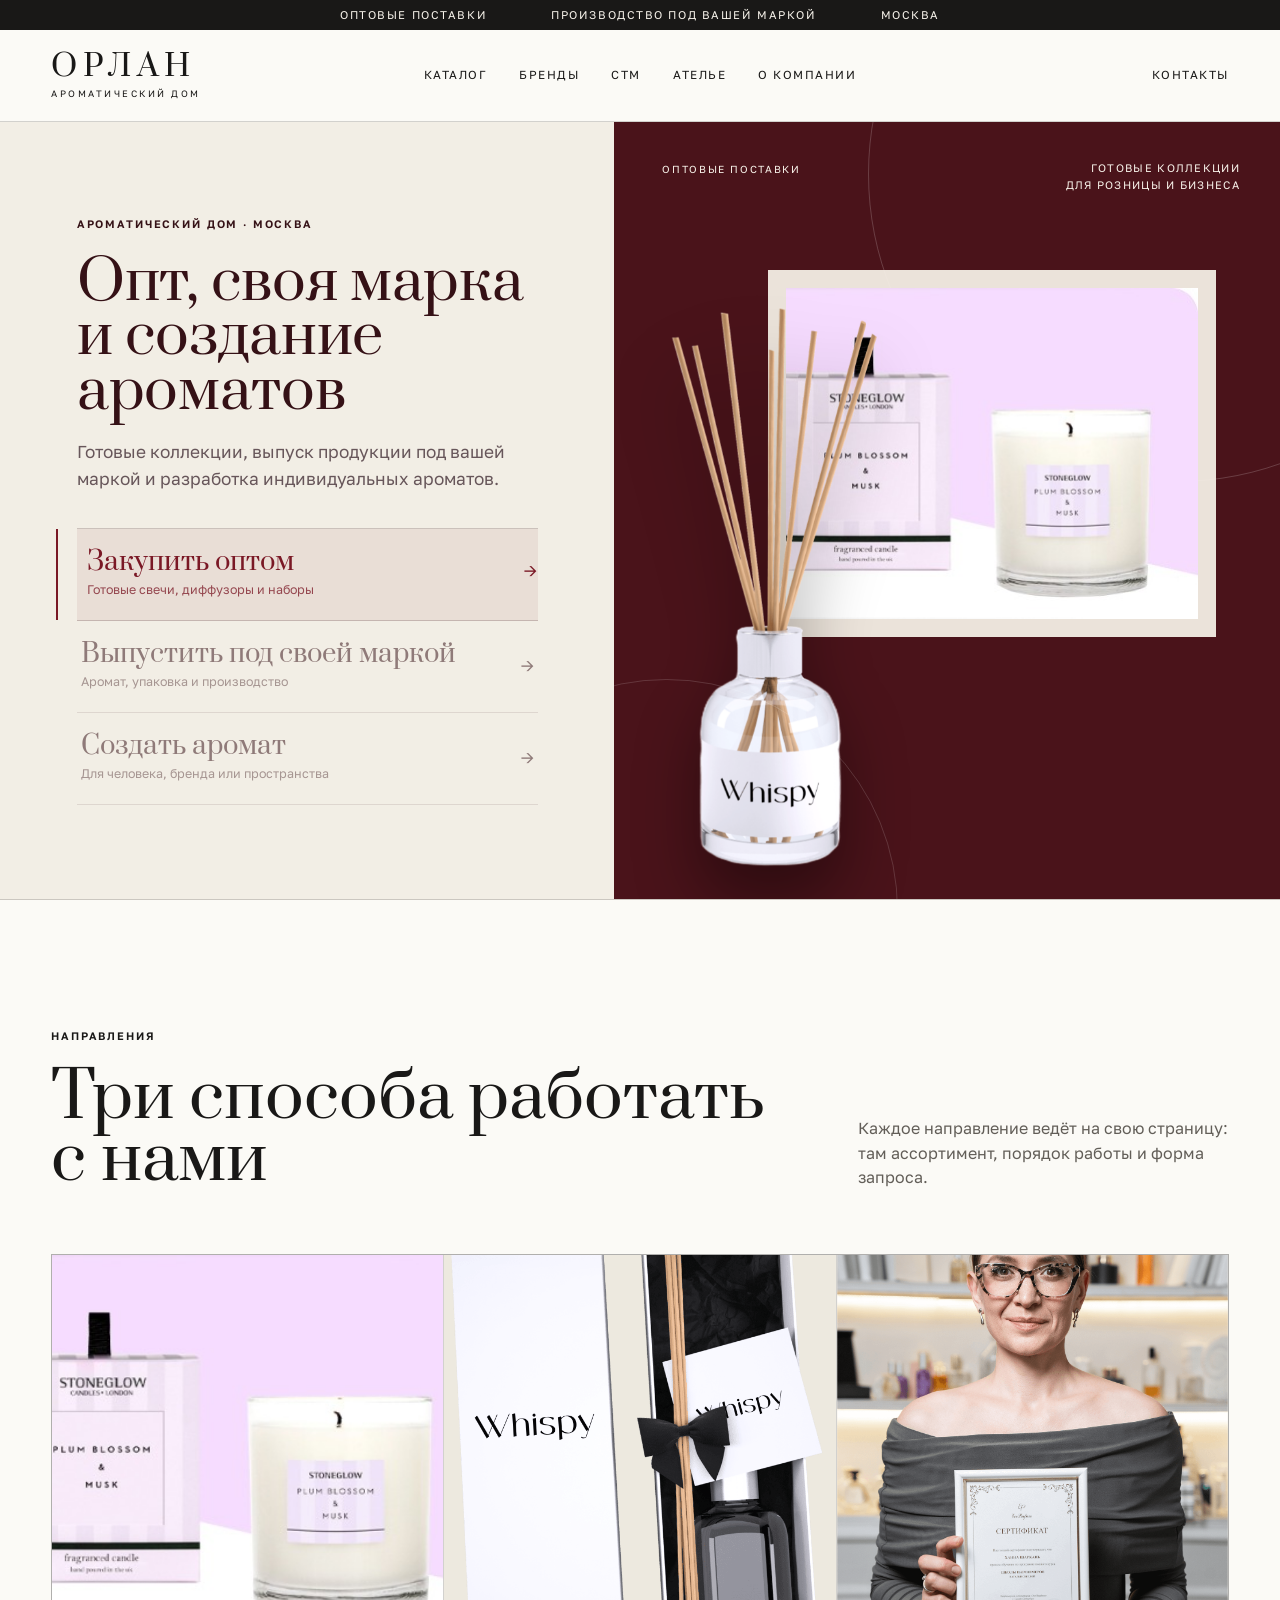
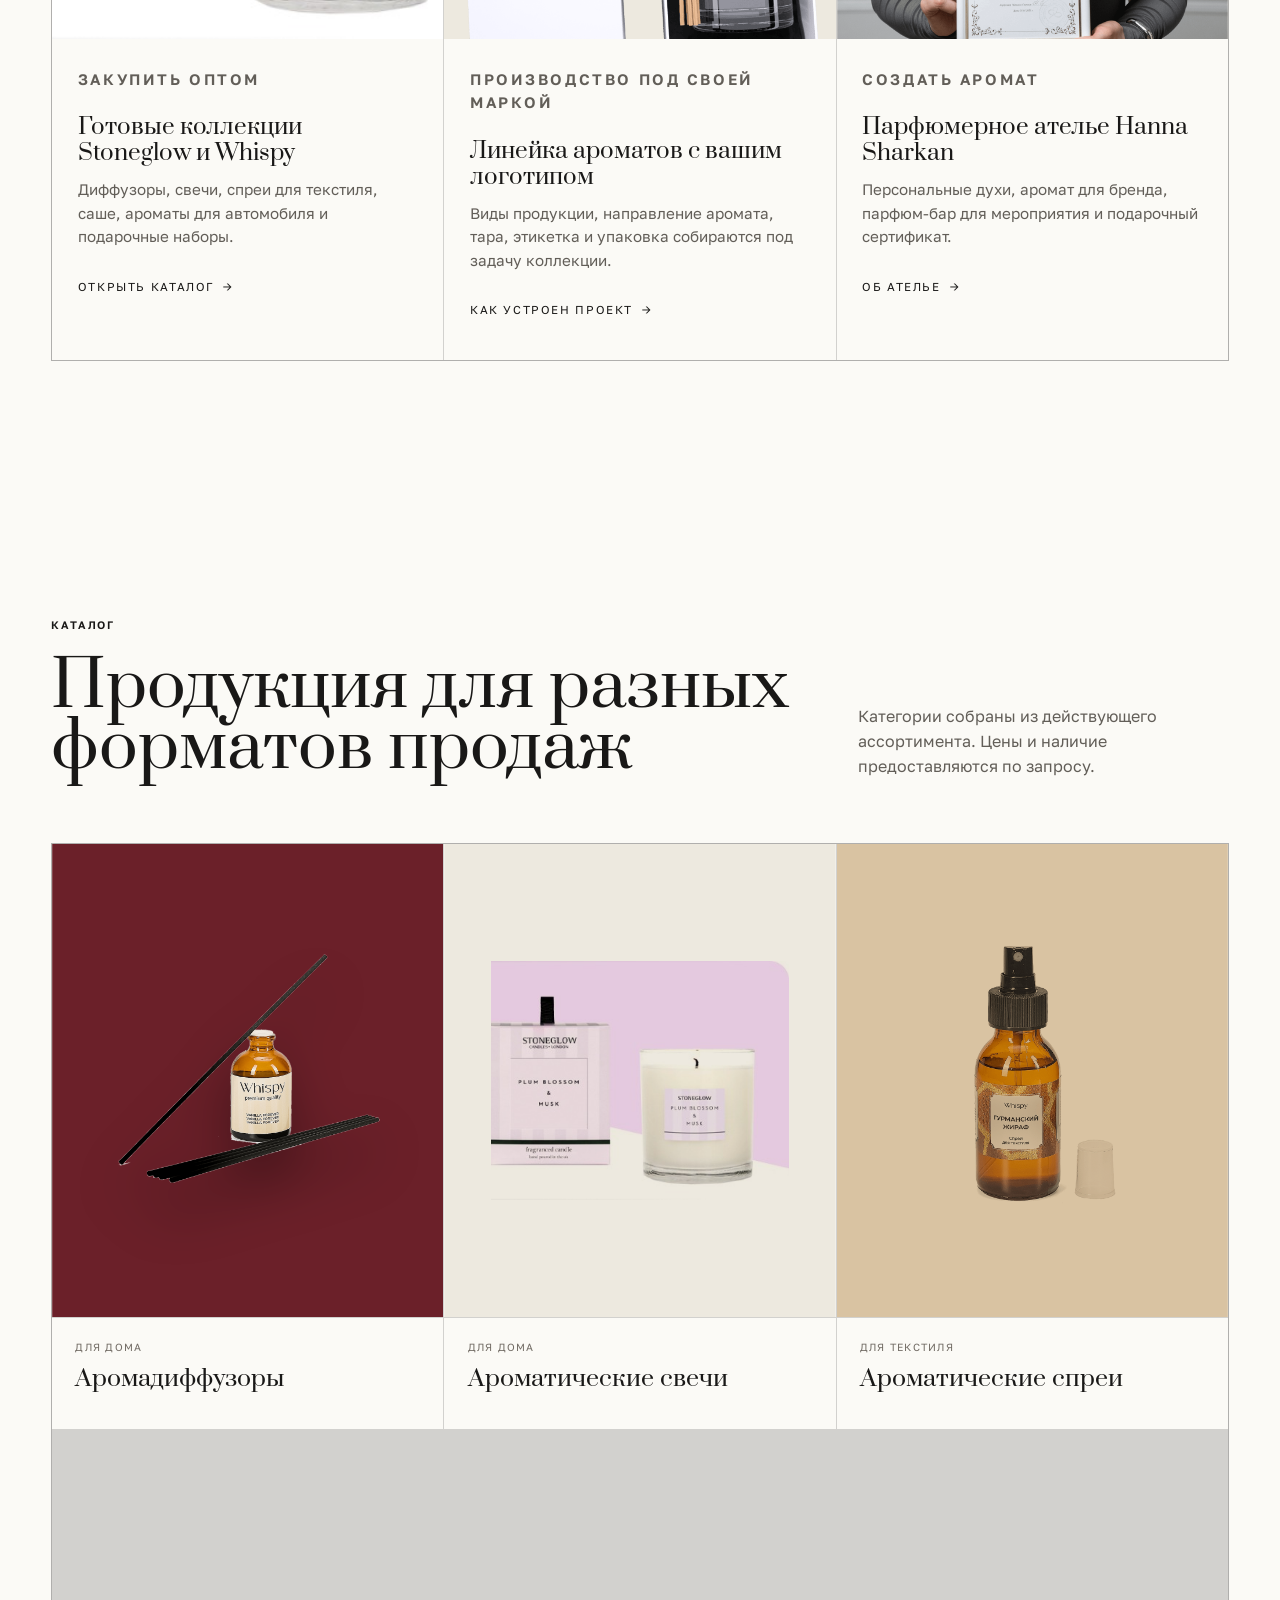
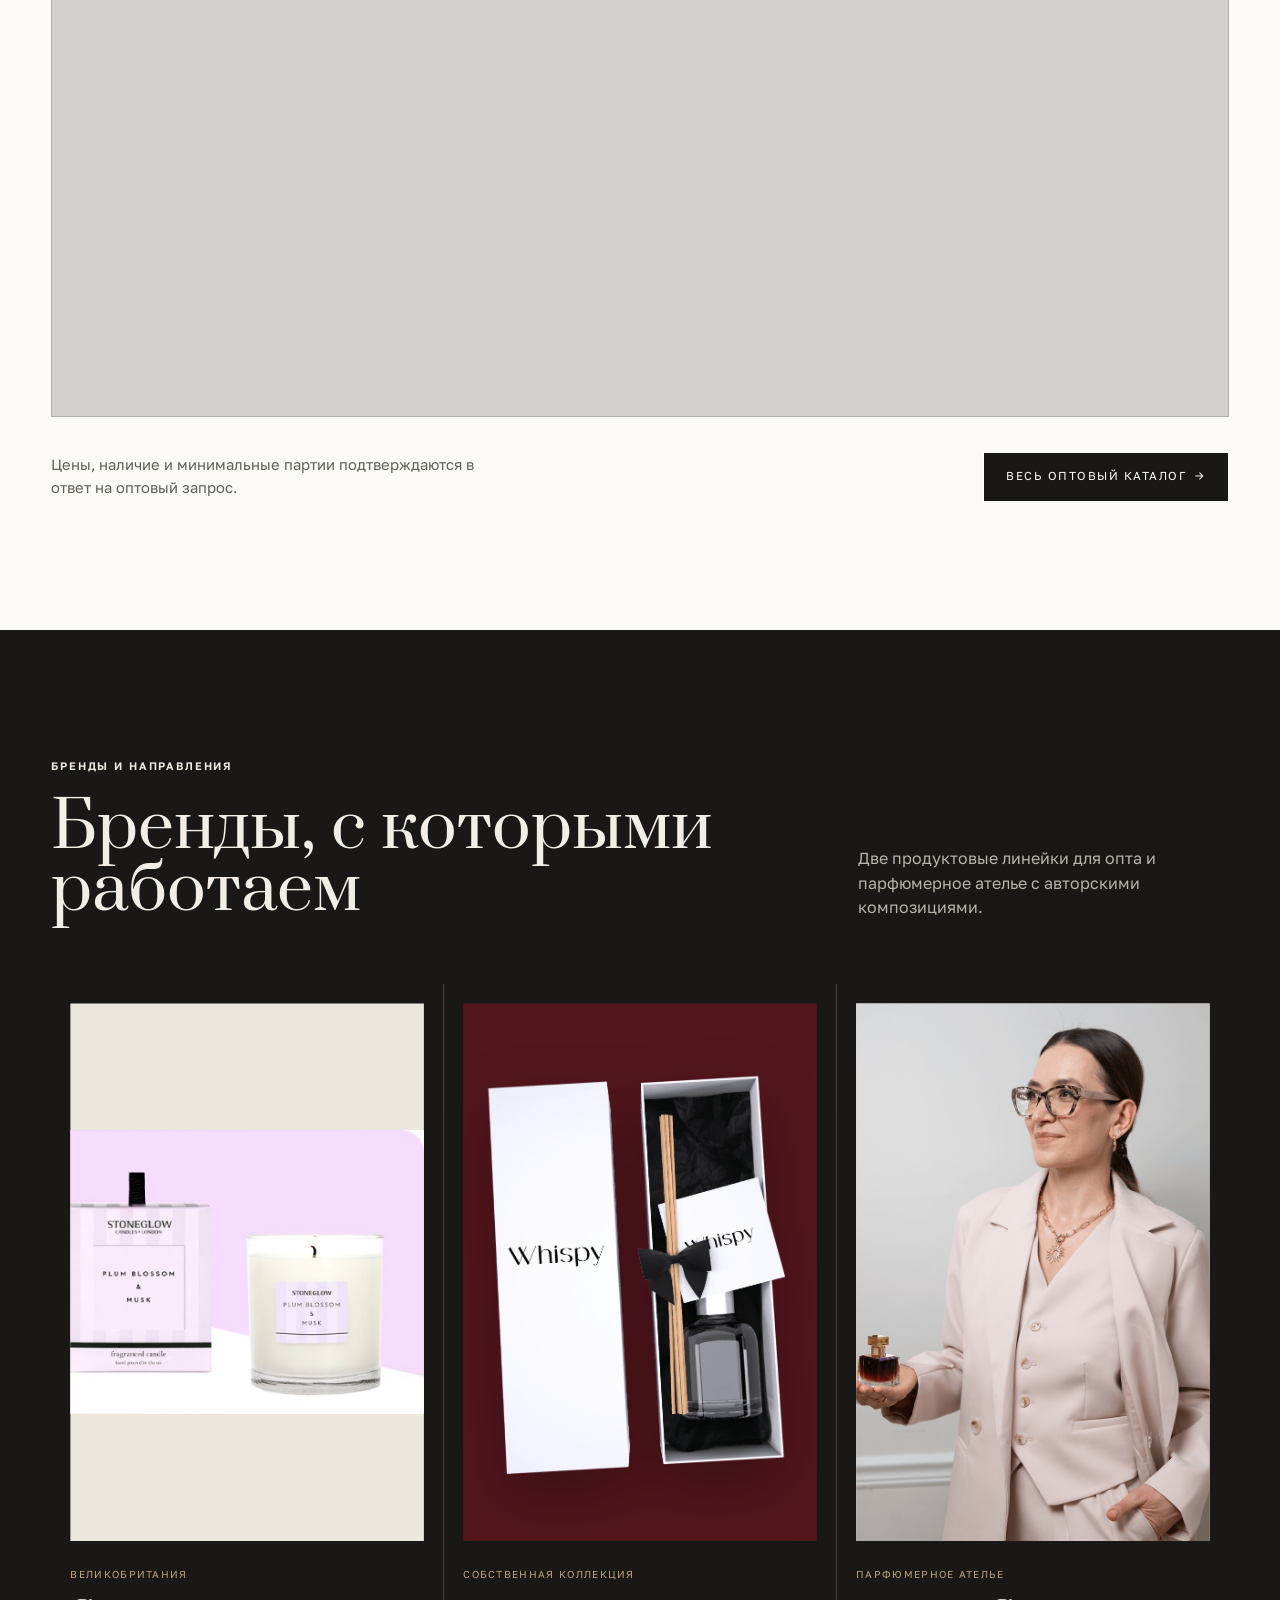
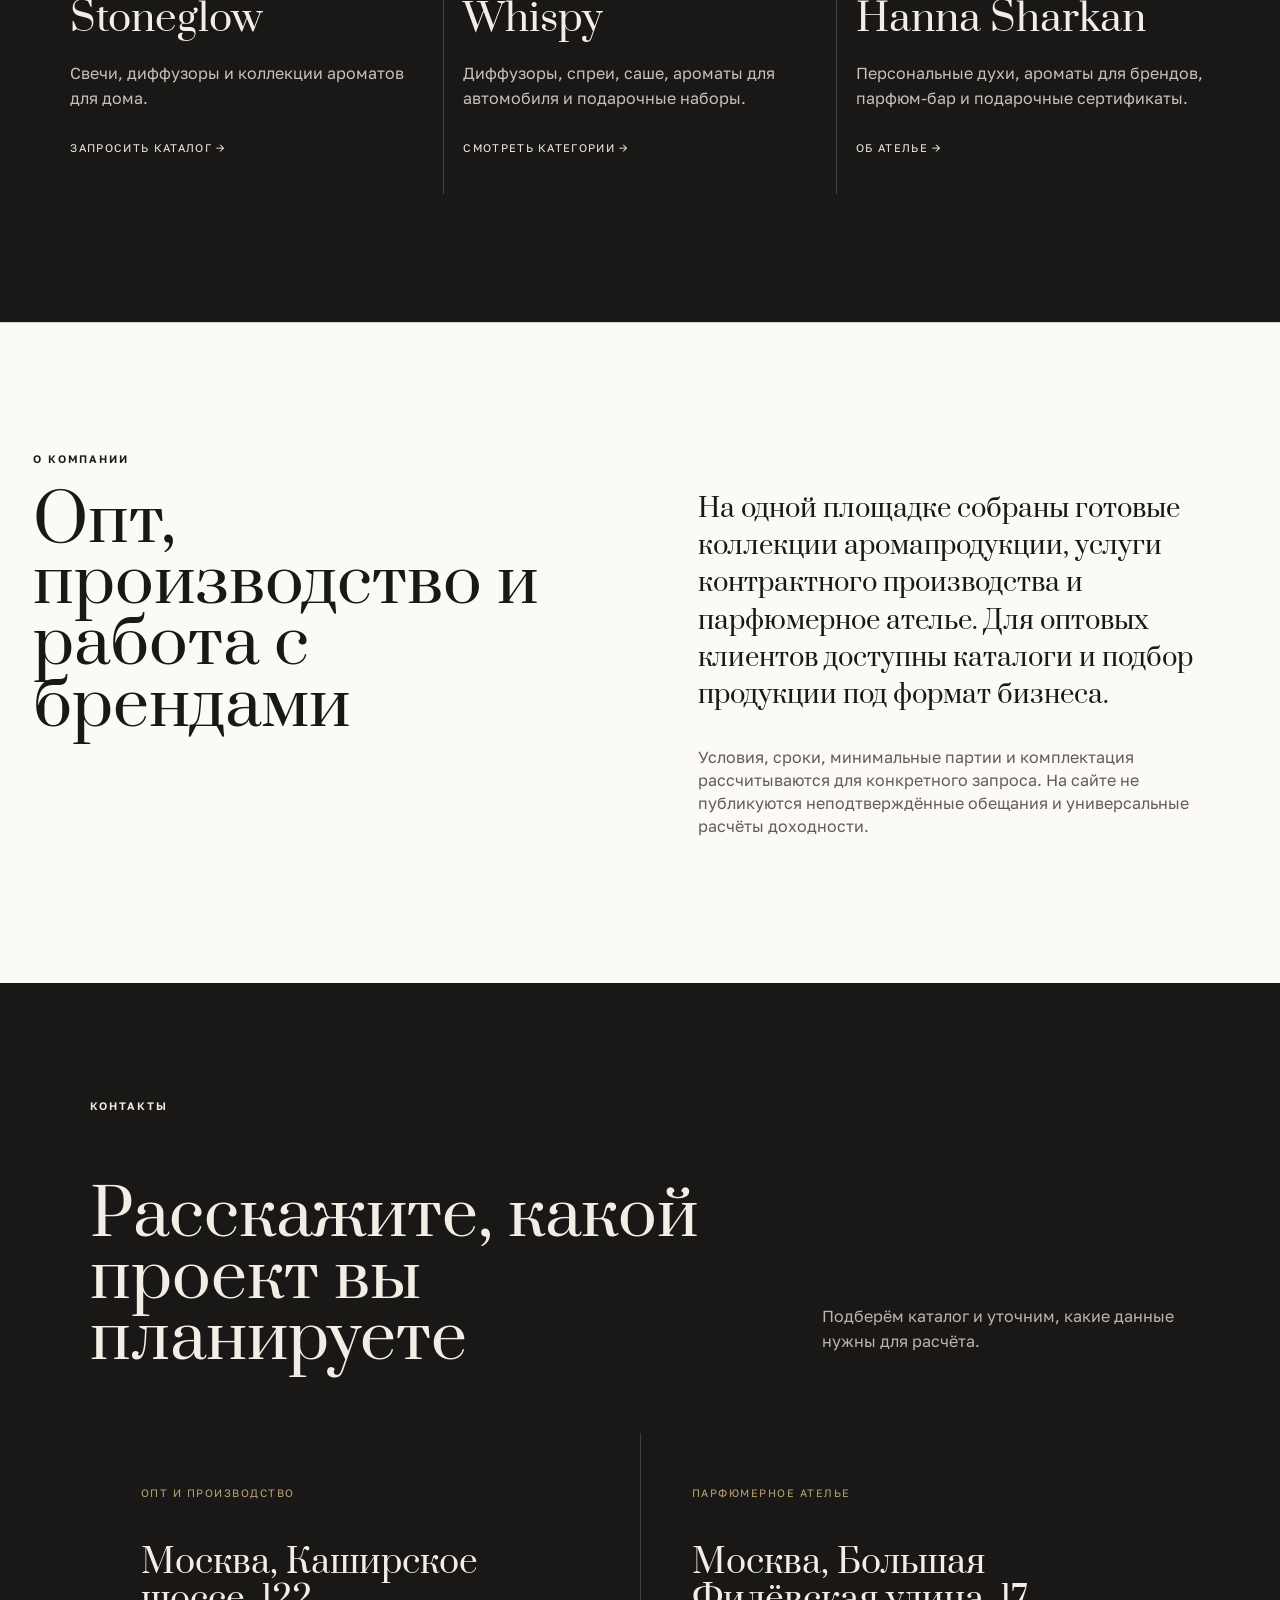
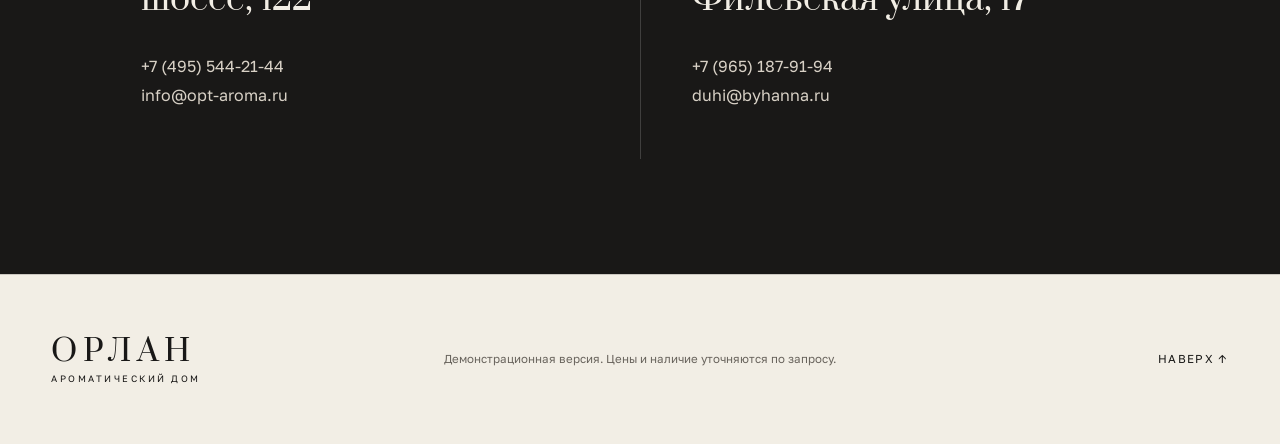
==== commit cf69e917: "Перенос доработки из рабочей копии: направления, фильтры каталога, редакционные развороты Состояние " ====
--- a/index.html
+++ b/index.html
@@ -5,10 +5,14 @@
   <meta name="viewport" content="width=device-width, initial-scale=1">
   <title>Орлан — аромапродукция, оптовые поставки и СТМ</title>
   <meta name="description" content="Ароматические товары для дома и бизнеса: оптовые поставки, коллекции Whispy и Stoneglow, контрактное производство и парфюмерное ателье.">
-  <meta name="robots" content="noindex,nofollow">
+  <meta name="robots" content="index,follow">
   <meta name="theme-color" content="#191817">
+  <link rel="canonical" href="https://pizko.github.io/aroma/">
   <link rel="icon" type="image/svg+xml" href="data:image/svg+xml,%3Csvg xmlns='http://www.w3.org/2000/svg' viewBox='0 0 64 64'%3E%3Crect width='64' height='64' fill='%23431319'/%3E%3Cpath d='M16 13h32v38H16z' fill='none' stroke='%23f2eee5' stroke-width='2'/%3E%3Ccircle cx='32' cy='32' r='9' fill='none' stroke='%23bda478' stroke-width='2'/%3E%3C/svg%3E">
   <script>document.documentElement.classList.add('has-js');</script>
+  <link rel="preconnect" href="https://fonts.googleapis.com">
+  <link rel="preconnect" href="https://fonts.gstatic.com" crossorigin>
+  <link rel="stylesheet" href="https://fonts.googleapis.com/css2?family=Prata&family=Golos+Text:wght@400;500;600&display=swap">
   <link rel="stylesheet" href="styles.css">
   <script type="application/ld+json">
   {
@@ -70,10 +74,10 @@
     </button>
 
     <nav class="main-nav" id="main-menu" aria-label="Основная навигация">
-      <a href="#catalog" data-hero-nav="wholesale">Каталог</a>
+      <a href="wholesale.html" data-hero-nav="wholesale">Каталог</a>
       <a href="#brands">Бренды</a>
-      <a href="#private-label" data-hero-nav="private-label">СТМ</a>
-      <a href="#atelier" data-hero-nav="fragrance">Ателье</a>
+      <a href="private-label.html" data-hero-nav="private-label">СТМ</a>
+      <a href="fragrance.html" data-hero-nav="fragrance">Ателье</a>
       <a href="#about">О компании</a>
     </nav>
 
@@ -88,44 +92,84 @@
         <p class="hero-intro">Готовые коллекции, выпуск продукции под вашей маркой и разработка индивидуальных ароматов.</p>
 
         <nav class="direction-list" aria-label="Направления работы">
-          <a class="direction-link is-active" href="#catalog" data-hero-target="wholesale">
-            <span class="direction-index">01</span>
+          <a class="direction-link is-active" href="wholesale.html" data-hero-target="wholesale">
             <span class="direction-copy"><strong>Закупить оптом</strong><small>Готовые свечи, диффузоры и наборы</small></span>
-            <span class="direction-arrow" aria-hidden="true">↗</span>
-          </a>
-          <a class="direction-link" href="#private-label" data-hero-target="private-label">
-            <span class="direction-index">02</span>
+            <span class="direction-arrow" aria-hidden="true">→</span>
+          </a>
+          <a class="direction-link" href="private-label.html" data-hero-target="private-label">
             <span class="direction-copy"><strong>Выпустить под своей маркой</strong><small>Аромат, упаковка и производство</small></span>
-            <span class="direction-arrow" aria-hidden="true">↗</span>
-          </a>
-          <a class="direction-link" href="#atelier" data-hero-target="fragrance">
-            <span class="direction-index">03</span>
+            <span class="direction-arrow" aria-hidden="true">→</span>
+          </a>
+          <a class="direction-link" href="fragrance.html" data-hero-target="fragrance">
             <span class="direction-copy"><strong>Создать аромат</strong><small>Для человека, бренда или пространства</small></span>
-            <span class="direction-arrow" aria-hidden="true">↗</span>
+            <span class="direction-arrow" aria-hidden="true">→</span>
           </a>
         </nav>
+        <p class="direction-hint">Первое касание — показать, второе — перейти</p>
       </div>
 
       <div class="hero-stage" aria-hidden="true">
         <div class="stage-scene stage-wholesale is-active" data-hero-panel="wholesale">
-          <p class="stage-number">01 / Оптовые поставки</p>
-          <div class="stage-card"><img src="assets/opt-hero.jpg" alt="Свеча Stoneglow Plum Blossom and Musk в фирменной коробке"></div>
+          <p class="stage-number">Оптовые поставки</p>
+          <div class="stage-card"><img src="assets/opt-hero-crop.jpg" alt="Свеча Stoneglow Plum Blossom and Musk в фирменной коробке"></div>
           <img class="stage-product stage-product-wholesale" src="assets/opt-set2.png" alt="Аромадиффузор Whispy">
           <p class="stage-caption">Готовые коллекции<br>для розницы и бизнеса</p>
         </div>
 
         <div class="stage-scene stage-private" data-hero-panel="private-label">
-          <p class="stage-number">02 / Собственная марка</p>
+          <p class="stage-number">Собственная марка</p>
           <img class="stage-package" src="assets/opt-set3.png" alt="Подарочная упаковка Whispy с аромадиффузором">
-          <img class="stage-product stage-product-private" src="assets/whispy-spray.png" alt="Ароматический спрей Whispy">
+          <img class="stage-product stage-product-private" src="assets/whispy-spray-cut.png" alt="Ароматический спрей Whispy">
           <p class="stage-caption">От выбора аромата<br>до готовой партии</p>
         </div>
 
         <div class="stage-scene stage-fragrance" data-hero-panel="fragrance">
-          <p class="stage-number">03 / Парфюмерное ателье</p>
+          <p class="stage-number">Парфюмерное ателье</p>
           <img class="stage-perfumer" src="assets/hanna-2.png" alt="Парфюмер Ханна Шаркань с флаконом авторского аромата">
           <p class="stage-caption">Для человека, бренда<br>и пространства</p>
         </div>
+      </div>
+    </section>
+
+    <section class="directions section" id="directions" aria-labelledby="directions-title">
+      <div class="section-heading reveal">
+        <div>
+          <p class="eyebrow">Направления</p>
+          <h2 id="directions-title">Три способа работать с нами</h2>
+        </div>
+        <p>Каждое направление ведёт на свою страницу: там ассортимент, порядок работы и форма запроса.</p>
+      </div>
+
+      <div class="direction-blocks">
+        <article class="direction-block reveal">
+          <a href="wholesale.html">
+            <div class="direction-block-media"><img src="assets/opt-hero-crop.jpg" alt="Свеча Stoneglow Plum Blossom and Musk в фирменной коробке"></div>
+            <p class="eyebrow">Закупить оптом</p>
+            <h3>Готовые коллекции Stoneglow и Whispy</h3>
+            <p>Диффузоры, свечи, спреи для текстиля, саше, ароматы для автомобиля и подарочные наборы.</p>
+            <span class="direction-block-cta">Открыть каталог <b aria-hidden="true">&#8594;</b></span>
+          </a>
+        </article>
+
+        <article class="direction-block reveal">
+          <a href="private-label.html">
+            <div class="direction-block-media"><img src="assets/opt-set3.png" alt="Подарочная упаковка Whispy с аромадиффузором"></div>
+            <p class="eyebrow">Производство под своей маркой</p>
+            <h3>Линейка ароматов с вашим логотипом</h3>
+            <p>Виды продукции, направление аромата, тара, этикетка и упаковка собираются под задачу коллекции.</p>
+            <span class="direction-block-cta">Как устроен проект <b aria-hidden="true">&#8594;</b></span>
+          </a>
+        </article>
+
+        <article class="direction-block reveal">
+          <a href="fragrance.html">
+            <div class="direction-block-media"><img src="assets/hanna-1.png" alt="Ханна Шаркань в парфюмерном ателье"></div>
+            <p class="eyebrow">Создать аромат</p>
+            <h3>Парфюмерное ателье Hanna Sharkan</h3>
+            <p>Персональные духи, аромат для бренда, парфюм-бар для мероприятия и подарочный сертификат.</p>
+            <span class="direction-block-cta">Об ателье <b aria-hidden="true">&#8594;</b></span>
+          </a>
+        </article>
       </div>
     </section>
 
@@ -138,41 +182,31 @@
         <p>Категории собраны из действующего ассортимента. Цены и наличие предоставляются по запросу.</p>
       </div>
 
-      <div class="filters reveal" role="group" aria-label="Фильтр категорий">
-        <button class="filter is-active" type="button" data-filter="all">Все</button>
-        <button class="filter" type="button" data-filter="home">Для дома</button>
-        <button class="filter" type="button" data-filter="gift">Подарки</button>
-        <button class="filter" type="button" data-filter="care">Уход</button>
-      </div>
-
       <div class="product-grid">
         <article class="product-card product-card-featured reveal" data-category="home">
           <div class="product-visual burgundy">
-            <img src="assets/whispy-diffuser.png" alt="Диффузор Whispy с палочками">
+            <img src="assets/whispy-diffuser-cut.png" alt="Диффузор Whispy с палочками">
           </div>
           <div class="product-meta">
             <div><p>Для дома</p><h3>Аромадиффузоры</h3></div>
-            <span aria-hidden="true">01</span>
           </div>
         </article>
 
         <article class="product-card reveal" data-category="home">
           <div class="product-visual ivory">
-            <img src="assets/opt-hero.jpg" alt="Ароматическая свеча Stoneglow в фирменной коробке">
+            <img src="assets/opt-hero-crop.jpg" alt="Ароматическая свеча Stoneglow в фирменной коробке">
           </div>
           <div class="product-meta">
             <div><p>Для дома</p><h3>Ароматические свечи</h3></div>
-            <span aria-hidden="true">02</span>
           </div>
         </article>
 
         <article class="product-card reveal" data-category="home care">
           <div class="product-visual amber">
-            <img src="assets/whispy-spray.png" alt="Спрей Whispy для текстиля">
+            <img src="assets/whispy-spray-cut.png" alt="Спрей Whispy для текстиля">
           </div>
           <div class="product-meta">
             <div><p>Для текстиля</p><h3>Ароматические спреи</h3></div>
-            <span aria-hidden="true">03</span>
           </div>
         </article>
 
@@ -182,17 +216,15 @@
           </div>
           <div class="product-meta">
             <div><p>Готовые решения</p><h3>Подарочные наборы</h3></div>
-            <span aria-hidden="true">04</span>
           </div>
         </article>
 
         <article class="product-card reveal" data-category="gift home">
           <div class="product-visual smoke">
-            <img src="assets/whispy-auto.png" alt="Автомобильный ароматизатор Whispy">
+            <img src="assets/whispy-auto-cut.png" alt="Автомобильный ароматизатор Whispy">
           </div>
           <div class="product-meta">
             <div><p>Для автомобиля</p><h3>Ароматизаторы</h3></div>
-            <span aria-hidden="true">05</span>
           </div>
         </article>
 
@@ -205,9 +237,13 @@
           </div>
           <div class="product-meta">
             <div><p>Дополнительные категории</p><h3>Уход и ароматы</h3></div>
-            <span aria-hidden="true">06</span>
-          </div>
-        </article>
+          </div>
+        </article>
+      </div>
+
+      <div class="catalog-cta reveal">
+        <p>Цены, наличие и минимальные партии подтверждаются в ответ на оптовый запрос.</p>
+        <a class="button button-dark" href="wholesale.html">Весь оптовый каталог <span aria-hidden="true">&#8594;</span></a>
       </div>
     </section>
 
@@ -215,82 +251,35 @@
       <div class="section-heading section-heading-light reveal">
         <div>
           <p class="eyebrow">Бренды и направления</p>
-          <h2 id="brands-title">Три специализации в одной системе</h2>
-        </div>
-        <p>Каждое направление получает собственную страницу, каталог и понятный сценарий обращения.</p>
+          <h2 id="brands-title">Бренды, с которыми работаем</h2>
+        </div>
+        <p>Две продуктовые линейки для опта и парфюмерное ателье с авторскими композициями.</p>
       </div>
 
       <div class="brand-grid">
         <article class="brand-card brand-stoneglow reveal">
-          <div class="brand-image"><img src="assets/opt-hero.jpg" alt="Свеча Stoneglow Plum Blossom and Musk"></div>
-          <p class="brand-index">01 / Великобритания</p>
+          <div class="brand-image"><img src="assets/opt-hero-crop.jpg" alt="Свеча Stoneglow Plum Blossom and Musk"></div>
+          <p class="brand-index">Великобритания</p>
           <h3>Stoneglow</h3>
           <p>Свечи, диффузоры и коллекции ароматов для дома.</p>
-          <a href="#contacts">Запросить каталог <span aria-hidden="true">↗</span></a>
+          <a href="wholesale.html">Запросить каталог <span aria-hidden="true">→</span></a>
         </article>
 
         <article class="brand-card brand-whispy reveal">
           <div class="brand-image"><img src="assets/opt-set3.png" alt="Подарочный набор Whispy"></div>
-          <p class="brand-index">02 / Собственная коллекция</p>
+          <p class="brand-index">Собственная коллекция</p>
           <h3>Whispy</h3>
           <p>Диффузоры, спреи, саше, ароматы для автомобиля и подарочные наборы.</p>
-          <a href="#catalog">Смотреть категории <span aria-hidden="true">↗</span></a>
+          <a href="wholesale.html">Смотреть категории <span aria-hidden="true">→</span></a>
         </article>
 
         <article class="brand-card brand-hanna reveal">
           <div class="brand-image"><img src="assets/hanna-2.png" alt="Парфюмер Ханна Шаркань с флаконом духов"></div>
-          <p class="brand-index">03 / Парфюмерное ателье</p>
+          <p class="brand-index">Парфюмерное ателье</p>
           <h3>Hanna Sharkan</h3>
           <p>Персональные духи, ароматы для брендов, парфюм-бар и подарочные сертификаты.</p>
-          <a href="#atelier">Об ателье <span aria-hidden="true">↗</span></a>
-        </article>
-      </div>
-    </section>
-
-    <section class="private-label" id="private-label" aria-labelledby="private-title">
-      <div class="private-intro reveal">
-        <p class="eyebrow">Контрактное производство</p>
-        <h2 id="private-title">Линейка ароматов под вашей маркой</h2>
-        <p>Формат проекта определяется задачей, ценовым уровнем и составом будущей коллекции. Можно работать с выбранными ароматами и готовой тарой или собирать решение с индивидуальными элементами.</p>
-        <a class="button button-light" href="#contacts">Обсудить проект</a>
-      </div>
-
-      <ol class="process-list">
-        <li class="reveal"><span>01</span><div><h3>Состав коллекции</h3><p>Выбираем виды продукции и количество ароматов.</p></div></li>
-        <li class="reveal"><span>02</span><div><h3>Ценовой уровень</h3><p>Определяем ориентиры для аромата, тары и упаковки.</p></div></li>
-        <li class="reveal"><span>03</span><div><h3>Дизайн и образцы</h3><p>Согласовываем этикетку, упаковку и, при необходимости, пилотную партию.</p></div></li>
-        <li class="reveal"><span>04</span><div><h3>Производство</h3><p>Комплектуем, маркируем, упаковываем и готовим заказ к поставке.</p></div></li>
-      </ol>
-
-      <div class="production-options">
-        <article class="reveal">
-          <p>Вариант 01</p>
-          <h3>Производство в России</h3>
-          <p>Подбор аромата, тары, этикетки и упаковки с комплектацией готовой продукции.</p>
-        </article>
-        <article class="reveal">
-          <p>Вариант 02</p>
-          <h3>На базе Stoneglow</h3>
-          <p>Выбор изделий и ароматов из каталога фабрики с дальнейшим брендированием проекта.</p>
-        </article>
-      </div>
-    </section>
-
-    <section class="atelier section" id="atelier" aria-labelledby="atelier-title">
-      <div class="atelier-image reveal reveal-left">
-        <img src="assets/hanna-1.png" alt="Ханна Шаркань в парфюмерном ателье">
-        <span>Москва / Парфюмерное ателье</span>
-      </div>
-      <div class="atelier-copy reveal">
-        <p class="eyebrow">Hanna Sharkan</p>
-        <h2 id="atelier-title">Ателье персональной парфюмерии</h2>
-        <p class="lead">Отдельное направление для частных клиентов, мероприятий и брендов, которым требуется собственная парфюмерная композиция.</p>
-        <div class="atelier-services">
-          <a href="#contacts"><span>01</span>Персональные духи</a>
-          <a href="#contacts"><span>02</span>Аромат для бренда</a>
-          <a href="#contacts"><span>03</span>Парфюм-бар</a>
-          <a href="#contacts"><span>04</span>Подарочный сертификат</a>
-        </div>
+          <a href="fragrance.html">Об ателье <span aria-hidden="true">→</span></a>
+        </article>
       </div>
     </section>
 
--- a/styles.css
+++ b/styles.css
@@ -7,8 +7,8 @@
   --wine-deep: #2a0c10;
   --brass: #bda478;
   --line: rgba(25, 24, 23, 0.18);
-  --serif: "Iowan Old Style", "Baskerville", "Times New Roman", serif;
-  --sans: -apple-system, BlinkMacSystemFont, "Segoe UI", Arial, sans-serif;
+  --serif: "Prata", "Iowan Old Style", Georgia, "Times New Roman", serif;
+  --sans: "Golos Text", -apple-system, BlinkMacSystemFont, "Segoe UI", Arial, sans-serif;
 }
 
 * { box-sizing: border-box; }
@@ -198,9 +198,9 @@
 h1 {
   max-width: 760px;
   margin-bottom: clamp(.65rem, 2.2vh, 1.7rem);
-  font-size: clamp(2.55rem, min(5.2vw, 8.4vh), 6.2rem);
-  line-height: .92;
-  letter-spacing: -.045em;
+  font-size: clamp(2.15rem, min(4.35vw, 7.1vh), 5.1rem);
+  line-height: .98;
+  letter-spacing: -.005em;
 }
 .hero-intro {
   max-width: 610px;
@@ -231,7 +231,7 @@
   --direction-color: var(--hero-accent);
   position: relative;
   display: grid;
-  grid-template-columns: 42px minmax(0, 1fr) 24px;
+  grid-template-columns: minmax(0, 1fr) 24px;
   gap: 1rem;
   align-items: center;
   min-height: clamp(62px, 10.5vh, 92px);
@@ -262,7 +262,7 @@
 }
 .direction-link.is-active { padding-left: .65rem; }
 .direction-link.is-active::before { transform: scaleY(1); }
-.direction-index { color: currentColor; opacity: .72; font-family: var(--serif); font-size: .8rem; font-style: italic; }
+.direction-index { color: currentColor; opacity: .55; font-family: var(--sans); font-size: .62rem; letter-spacing: .14em; text-transform: uppercase; }
 .direction-copy { display: flex; flex-direction: column; min-width: 0; }
 .direction-copy strong { font-family: var(--serif); font-size: clamp(1.35rem, 2vw, 1.85rem); font-weight: 400; line-height: 1.08; }
 .direction-copy small { margin-top: .35rem; color: currentColor; opacity: .76; font-size: .78rem; line-height: 1.35; }
@@ -310,10 +310,10 @@
   left: 3rem;
   z-index: 4;
   margin: 0;
-  font-family: var(--serif);
-  font-style: italic;
-  font-size: .8rem;
-  letter-spacing: .1em;
+  font-family: var(--sans);
+  font-size: .64rem;
+  letter-spacing: .16em;
+  text-transform: uppercase;
 }
 .stage-card {
   position: absolute;
@@ -364,7 +364,7 @@
   margin-bottom: 0;
   font-size: clamp(2.6rem, 5vw, 5.6rem);
   line-height: .96;
-  letter-spacing: -.035em;
+  letter-spacing: 0;
 }
 .section-heading > p { max-width: 460px; margin: 0; color: #625e58; }
 
@@ -411,7 +411,7 @@
 .product-card:hover .product-visual img { transform: scale(1.035); }
 .product-card-featured .product-visual img { width: 72%; height: 72%; }
 .product-visual.burgundy { background: #6b2029; }
-.product-visual.burgundy img { mix-blend-mode: normal; filter: drop-shadow(0 28px 22px rgba(0,0,0,.24)); }
+.product-visual.burgundy img { mix-blend-mode: normal; filter: drop-shadow(0 30px 26px rgba(0,0,0,.34)); }
 .product-visual.ivory { background: #ede9df; }
 .product-visual.amber { background: #d9c3a2; }
 .product-visual.sand { background: #c7b29b; }
@@ -427,7 +427,7 @@
 }
 .product-meta p { margin-bottom: .35rem; color: #716b64; font-size: .65rem; letter-spacing: .12em; text-transform: uppercase; }
 .product-meta h3 { margin-bottom: 0; font-size: 1.45rem; }
-.product-meta > span { color: #837d74; font-family: var(--serif); font-style: italic; }
+.product-meta > span { color: #9a948b; font-family: var(--sans); font-size: .68rem; letter-spacing: .12em; }
 .list-visual { align-content: center; justify-items: stretch; padding: 2rem 3rem; background: var(--ink); }
 .list-visual p { width: 100%; margin: 0; padding: 1.2rem 0; color: var(--ivory); border-bottom: 1px solid rgba(255,255,255,.2); font-family: var(--serif); font-size: clamp(1.3rem, 2.2vw, 2rem); }
 
@@ -458,7 +458,7 @@
 .private-intro > p:not(.eyebrow) { max-width: 610px; margin: 2rem 0 2.4rem; color: #d2c7be; font-size: 1.05rem; }
 .process-list { margin: 0; padding: 0; list-style: none; border-top: 1px solid rgba(255,255,255,.24); }
 .process-list li { display: grid; grid-template-columns: 60px 1fr; gap: 1rem; padding: 2rem 0; border-bottom: 1px solid rgba(255,255,255,.24); }
-.process-list li > span { color: var(--brass); font-family: var(--serif); font-style: italic; }
+.process-list li > span { color: var(--brass); font-family: var(--sans); font-size: .68rem; letter-spacing: .14em; padding-top: .45rem; }
 .process-list h3 { margin-bottom: .5rem; font-size: 1.7rem; }
 .process-list p { margin-bottom: 0; color: #d2c7be; }
 .production-options { grid-column: 1 / -1; display: grid; grid-template-columns: 1fr 1fr; gap: 1px; margin-top: 1rem; background: rgba(255,255,255,.24); }
@@ -473,7 +473,7 @@
 .atelier-image span { position: absolute; left: 1.5rem; bottom: 1.5rem; padding: .7rem 1rem; color: #fff; background: rgba(25,24,23,.84); font-size: .64rem; letter-spacing: .12em; text-transform: uppercase; }
 .atelier-copy .lead { max-width: 620px; margin: 2rem 0 3rem; color: #514d48; font-size: 1.08rem; }
 .atelier-services { border-top: 1px solid var(--line); }
-.atelier-services a { display: grid; grid-template-columns: 55px 1fr; gap: 1rem; padding: 1.35rem 0; border-bottom: 1px solid var(--line); font-family: var(--serif); font-size: 1.45rem; text-decoration: none; }
+.atelier-services a { display: grid; grid-template-columns: 1fr; gap: 1rem; padding: 1.35rem 0; border-bottom: 1px solid var(--line); font-family: var(--serif); font-size: 1.45rem; text-decoration: none; }
 .atelier-services span { color: #877d70; font-family: var(--sans); font-size: .65rem; letter-spacing: .12em; }
 .atelier-services a:hover { padding-left: .6rem; }
 
@@ -497,12 +497,221 @@
 .site-footer p { margin: 0; color: #68635c; font-size: .72rem; }
 .site-footer > a:last-child { justify-self: end; font-size: .72rem; letter-spacing: .12em; text-decoration: none; text-transform: uppercase; }
 
+/* Inner pages */
+.main-nav a[aria-current="page"]::after { right: 0; }
+.inner-page { background: var(--paper); }
+.inner-page .site-header { position: sticky; }
+.button-plain { color: var(--ink); background: transparent; cursor: pointer; }
+.button-plain:hover,
+.button-plain:focus-visible { color: #fff; background: var(--ink); }
+
+.page-hero {
+  min-height: calc(100svh - 122px);
+  display: grid;
+  grid-template-columns: .92fr 1.08fr;
+  background: var(--ivory);
+  border-bottom: 1px solid var(--line);
+}
+.page-hero-copy {
+  align-self: center;
+  padding: clamp(4rem, 8vw, 8rem) clamp(2rem, 6vw, 7rem);
+}
+.page-hero-copy h1 {
+  max-width: 850px;
+  font-size: clamp(3.2rem, 6vw, 7rem);
+}
+.page-lead {
+  max-width: 650px;
+  margin: 2rem 0 0;
+  color: #5c5751;
+  font-size: clamp(1rem, 1.45vw, 1.25rem);
+}
+.page-actions { display: flex; flex-wrap: wrap; gap: .75rem; margin-top: 2.5rem; }
+.page-actions button { min-width: 185px; }
+.page-hero-media {
+  position: relative;
+  min-height: 640px;
+  overflow: hidden;
+  background: #e6e0d5;
+  isolation: isolate;
+}
+.page-hero-media::before {
+  position: absolute;
+  inset: 8% 7%;
+  content: "";
+  border: 1px solid rgba(25,24,23,.2);
+}
+.page-hero-media > span {
+  position: absolute;
+  left: 2rem;
+  bottom: 1.6rem;
+  z-index: 5;
+  padding: .55rem .7rem;
+  color: #fff;
+  background: rgba(25,24,23,.8);
+  font-size: .63rem;
+  letter-spacing: .13em;
+  text-transform: uppercase;
+}
+.page-photo { position: absolute; margin: 0; overflow: hidden; }
+.page-photo img { width: 100%; height: 100%; object-fit: contain; }
+.page-photo-main {
+  width: 70%;
+  right: 7%;
+  top: 12%;
+  padding: 1rem;
+  background: #f7f3eb;
+  box-shadow: 0 35px 65px rgba(50,34,29,.18);
+  transform: rotate(-2deg);
+}
+.page-photo-main img { object-fit: cover; }
+.page-photo-product { width: 32%; height: 54%; left: 8%; bottom: 4%; z-index: 2; }
+.page-hero-media-catalog { background: #d9d0c1; }
+.page-hero-media-production { background: #d9ded7; }
+.page-hero-media-production .page-photo-tall { width: 56%; height: 78%; left: 8%; top: 10%; }
+.page-hero-media-production .page-photo-tall img { object-fit: contain; }
+.page-hero-media-production .page-photo-product { left: auto; right: 6%; width: 38%; height: 58%; bottom: 5%; }
+.page-hero-media-fragrance { background: #ddd7cb; }
+.page-photo-portrait { inset: 0; }
+.page-photo-portrait img { object-fit: cover; object-position: 50% 22%; }
+
+.page-catalog { background: var(--paper); }
+.store-grid .product-visual,
+.format-grid .product-visual { height: clamp(300px, 32vw, 510px); }
+.store-card-actions {
+  min-height: 138px;
+  display: flex;
+  flex-direction: column;
+  align-items: flex-start;
+  padding: 0 1.45rem 1.5rem;
+}
+.store-card-actions p { flex: 1; color: #625e58; }
+.store-card-actions button,
+.format-card > button,
+.service-card button,
+.route-card button {
+  display: inline-flex;
+  align-items: center;
+  gap: .8rem;
+  padding: 0;
+  color: var(--ink);
+  background: transparent;
+  border: 0;
+  cursor: pointer;
+  font-size: .68rem;
+  letter-spacing: .12em;
+  text-transform: uppercase;
+}
+.store-card-actions button:hover,
+.store-card-actions button:focus-visible,
+.format-card > button:hover,
+.format-card > button:focus-visible,
+.service-card button:hover,
+.service-card button:focus-visible,
+.route-card button:hover,
+.route-card button:focus-visible { text-decoration: underline; text-underline-offset: .35rem; }
+
+.order-steps { border-top: 1px solid var(--line); }
+.numbered-grid {
+  display: grid;
+  grid-template-columns: repeat(3, 1fr);
+  margin: 0;
+  padding: 0;
+  list-style: none;
+  border-top: 1px solid var(--line);
+  border-left: 1px solid var(--line);
+}
+.numbered-grid li { min-height: 260px; padding: clamp(1.7rem, 3vw, 3rem); border-right: 1px solid var(--line); border-bottom: 1px solid var(--line); }
+.numbered-grid span,
+.service-card > span { color: #827a70; font-family: var(--sans); font-size: .68rem; letter-spacing: .14em; }
+.numbered-grid h3 { margin: 4rem 0 .8rem; font-size: clamp(1.6rem, 2.5vw, 2.5rem); }
+.numbered-grid p { max-width: 420px; margin: 0; color: #625e58; }
+
+.request-band {
+  display: grid;
+  grid-template-columns: 1fr auto;
+  gap: 3rem;
+  align-items: end;
+  padding: clamp(4rem, 8vw, 8rem) 7vw;
+  color: var(--ivory);
+  background: var(--wine);
+}
+.request-band h2 { max-width: 980px; margin: 0; font-size: clamp(2.7rem, 5vw, 5.8rem); line-height: .96; }
+
+.formats-section { background: var(--paper); }
+.format-card { position: relative; padding-bottom: 1.7rem; }
+.format-card > button { margin: 0 1.45rem; }
+.route-section { color: var(--ivory); background: var(--ink); }
+.route-section .section-heading > p { color: #bdb6ac; }
+.route-grid { display: grid; grid-template-columns: 1fr 1fr; gap: 1px; background: rgba(255,255,255,.18); }
+.route-card { min-height: 560px; padding: clamp(2rem, 4vw, 4rem); background: var(--ink); }
+.route-card > p:first-child { color: var(--brass); font-size: .66rem; letter-spacing: .14em; text-transform: uppercase; }
+.route-card h3 { max-width: 700px; margin: 3rem 0 2rem; font-size: clamp(2.3rem, 4vw, 4.7rem); line-height: 1; }
+.route-card ul { margin: 0 0 3rem; padding: 0; list-style: none; border-top: 1px solid rgba(255,255,255,.2); }
+.route-card li { padding: 1rem 0; color: #cdc6bc; border-bottom: 1px solid rgba(255,255,255,.2); }
+.route-card button { color: var(--ivory); }
+
+.process-section { background: var(--ivory); }
+.process-timeline { margin: 0; padding: 0; list-style: none; border-top: 1px solid var(--line); }
+.process-timeline li { display: grid; grid-template-columns: 80px minmax(0, 1fr); gap: 2rem; padding: 2rem 0; border-bottom: 1px solid var(--line); }
+.process-timeline li > span { color: #817a71; font-family: var(--sans); font-size: .68rem; letter-spacing: .14em; }
+.process-timeline h3 { margin-bottom: .35rem; font-size: clamp(1.55rem, 2.5vw, 2.5rem); }
+.process-timeline p { max-width: 760px; margin: 0; color: #625e58; }
+
+.fragrance-story { display: grid; grid-template-columns: .7fr 1.3fr; gap: clamp(3rem, 8vw, 8rem); align-items: center; background: var(--paper); }
+.fragrance-story-copy h2,
+.brand-fragrance-copy h2 { margin-bottom: 2rem; font-size: clamp(2.8rem, 5vw, 5.6rem); line-height: .96; }
+.fragrance-story-copy > p:last-child,
+.brand-fragrance-copy > p { color: #5d5852; font-size: 1.05rem; }
+.fragrance-collage { height: min(68vw, 860px); display: grid; grid-template-columns: 1.25fr .75fr; grid-template-rows: 1fr 1fr; gap: 1px; background: var(--line); }
+.fragrance-collage figure { margin: 0; overflow: hidden; background: #ded8ce; }
+.fragrance-collage .collage-main { grid-row: 1 / 3; }
+.fragrance-collage img { width: 100%; height: 100%; object-fit: cover; }
+.fragrance-collage .collage-main img { object-position: 50% 10%; }
+.fragrance-collage figure:nth-child(2) img { object-position: center; }
+.service-section { background: var(--ivory); }
+.service-grid { display: grid; grid-template-columns: repeat(3, 1fr); border-top: 1px solid var(--line); border-left: 1px solid var(--line); }
+.service-card { min-height: 340px; display: flex; flex-direction: column; align-items: flex-start; padding: clamp(1.5rem, 3vw, 3rem); border-right: 1px solid var(--line); border-bottom: 1px solid var(--line); }
+.service-card h3 { margin: 2.1rem 0 1rem; font-size: clamp(1.8rem, 3vw, 3rem); line-height: 1.03; }
+.service-card p { flex: 1; color: #625e58; }
+.service-card b { font-weight: 400; }
+.brand-fragrance { display: grid; grid-template-columns: 1fr 1fr; gap: clamp(3rem, 8vw, 8rem); align-items: center; }
+.brand-fragrance-media { height: min(70vw, 820px); overflow: hidden; background: #ded8ce; }
+.brand-fragrance-media img { width: 100%; height: 100%; object-fit: cover; }
+.brand-fragrance-copy ol { margin: 2.5rem 0 3rem; padding: 0; list-style: none; border-top: 1px solid var(--line); }
+.brand-fragrance-copy li { display: grid; grid-template-columns: 45px 1fr; gap: 1rem; padding: 1rem 0; border-bottom: 1px solid var(--line); }
+.brand-fragrance-copy li span { color: #827a70; font-size: .7rem; letter-spacing: .12em; }
+
+.inquiry-dialog {
+  width: min(760px, calc(100% - 2rem));
+  max-height: calc(100svh - 2rem);
+  padding: 0;
+  color: var(--ink);
+  background: var(--paper);
+  border: 1px solid var(--line);
+  border-radius: 0;
+}
+.inquiry-dialog::backdrop { background: rgba(25,24,23,.76); backdrop-filter: blur(6px); }
+.inquiry-shell { position: relative; padding: clamp(1.5rem, 5vw, 4rem); }
+.inquiry-close { position: absolute; top: 1rem; right: 1rem; width: 42px; height: 42px; background: transparent; border: 1px solid var(--line); cursor: pointer; font-size: 1.3rem; }
+.inquiry-shell h2 { max-width: 600px; margin-bottom: .8rem; font-size: clamp(2.3rem, 5vw, 4.8rem); line-height: .96; }
+.inquiry-shell > p { color: #625e58; }
+.inquiry-form { display: grid; grid-template-columns: 1fr 1fr; gap: 1rem; margin-top: 2rem; }
+.inquiry-form label { display: flex; flex-direction: column; gap: .45rem; font-size: .68rem; letter-spacing: .11em; text-transform: uppercase; }
+.inquiry-form .field-wide { grid-column: 1 / -1; }
+.inquiry-form input,
+.inquiry-form textarea,
+.inquiry-form select { width: 100%; padding: .9rem 0; color: var(--ink); background: transparent; border: 0; border-bottom: 1px solid var(--ink); border-radius: 0; font: 1rem var(--sans); text-transform: none; letter-spacing: 0; }
+.inquiry-form textarea { min-height: 90px; resize: vertical; }
+.inquiry-form .button { margin-top: 1rem; cursor: pointer; }
+.inquiry-note { grid-column: 1 / -1; margin: .2rem 0 0; color: #716b64; font-size: .76rem; }
+
 @keyframes opening-rise {
   from { opacity: 0; transform: translate3d(0, 24px, 0); }
   to { opacity: 1; transform: translate3d(0, 0, 0); }
 }
 
-@media (min-width: 1101px) and (max-height: 800px) {
+@media (min-width: 1001px) and (max-height: 800px) {
   .hero-copy { padding-top: 1.25rem; padding-bottom: 1.25rem; }
   .hero-copy .eyebrow { margin-bottom: .8rem; }
   h1 { margin-bottom: 1rem; font-size: clamp(3rem, 4.25vw, 4.6rem); }
@@ -513,7 +722,7 @@
   .direction-copy small { margin-top: .2rem; font-size: .7rem; }
 }
 
-@media (max-width: 1100px) {
+@media (max-width: 1000px) {
   .site-header { grid-template-columns: 1fr auto; }
   .main-nav {
     position: fixed;
@@ -545,6 +754,13 @@
   .brand-grid { grid-template-columns: 1fr; }
   .brand-image { height: 70vw; max-height: 750px; }
   .private-label { grid-template-columns: 1fr; }
+  .page-hero { min-height: 0; grid-template-columns: 1fr; }
+  .page-hero-media { min-height: 620px; }
+  .numbered-grid { grid-template-columns: 1fr 1fr; }
+  .route-card { min-height: 0; }
+  .fragrance-story { grid-template-columns: 1fr; }
+  .fragrance-collage { height: 100vw; max-height: 900px; }
+  .service-grid { grid-template-columns: 1fr 1fr; }
 }
 
 @media (max-width: 760px) {
@@ -562,7 +778,7 @@
   h1 { margin-bottom: .55rem; font-size: clamp(2.15rem, min(10.8vw, 6vh), 3.2rem); line-height: .94; }
   .hero-intro { margin-bottom: .25rem; font-size: .9rem; line-height: 1.35; }
   .direction-list { margin-top: .45rem; }
-  .direction-link { min-height: clamp(50px, 7.6vh, 64px); grid-template-columns: 27px minmax(0, 1fr) 18px; gap: .55rem; padding: .45rem .15rem; }
+  .direction-link { min-height: clamp(50px, 7.6vh, 64px); grid-template-columns: minmax(0, 1fr) 18px; gap: .55rem; padding: .45rem .15rem; }
   .direction-copy strong { font-size: clamp(1.08rem, 4.8vw, 1.3rem); }
   .direction-copy small { margin-top: .08rem; font-size: .66rem; line-height: 1.2; }
   .hero-stage { min-height: 0; }
@@ -588,6 +804,123 @@
   .contacts-heading { gap: 1rem; }
   .site-footer { grid-template-columns: 1fr; justify-items: start; }
   .site-footer > a:last-child { justify-self: start; }
+  .page-hero-copy { padding: 4.5rem 1.25rem; }
+  .page-hero-copy h1 { font-size: clamp(2.1rem, 9.4vw, 3.2rem); overflow-wrap: normal; hyphens: auto; }
+  .page-hero-media { min-height: 122vw; max-height: 680px; }
+  .page-photo-main { width: 82%; right: 4%; top: 10%; }
+  .page-photo-product { width: 39%; height: 49%; left: 4%; }
+  .page-hero-media-production .page-photo-tall { width: 72%; height: 74%; left: 2%; }
+  .page-hero-media-production .page-photo-product { width: 43%; height: 48%; right: 2%; }
+  .store-grid .product-visual,
+  .format-grid .product-visual { height: 110vw; max-height: 540px; }
+  .numbered-grid { grid-template-columns: 1fr; }
+  .numbered-grid li { min-height: 220px; }
+  .request-band { grid-template-columns: 1fr; padding: 4.5rem 1.25rem; align-items: start; }
+  .request-band .button { justify-self: start; }
+  .route-grid { grid-template-columns: 1fr; }
+  .route-card { padding: 2.5rem 1.25rem; }
+  .process-timeline li { grid-template-columns: 42px 1fr; gap: .8rem; }
+  .fragrance-collage { height: 150vw; grid-template-columns: 1fr 1fr; grid-template-rows: 1.25fr .75fr; }
+  .fragrance-collage .collage-main { grid-column: 1 / 3; grid-row: auto; }
+  .service-grid { grid-template-columns: 1fr; }
+  .service-card { min-height: 290px; }
+  .brand-fragrance { grid-template-columns: 1fr; }
+  .brand-fragrance-media { height: 115vw; }
+  .inquiry-form { grid-template-columns: 1fr; }
+  .inquiry-form .field-wide { grid-column: auto; }
+}
+
+
+/* ============================================================
+   Появление и движение
+   Одна кривая и две длительности на весь сайт: 1.1s — появление,
+   .7s — реакция на курсор. Никаких пружин и подпрыгиваний.
+   ============================================================ */
+
+:root {
+  --ease-lux: cubic-bezier(.16, 1, .3, 1);
+  --t-enter: 1.1s;
+  --t-hover: .7s;
+}
+
+/* Текст поднимается коротко — 14px вместо 30px.
+   Длинный ход читается как «слайд», короткий — как проявление. */
+.has-js .reveal {
+  transform: translate3d(0, 14px, 0);
+  transition:
+    opacity var(--t-enter) var(--ease-lux),
+    transform var(--t-enter) var(--ease-lux);
+}
+.has-js .reveal.reveal-left { transform: translate3d(-18px, 0, 0); }
+
+/* Изображения открываются срезом снизу вверх и одновременно
+   садятся из 1.06 в 1.0 — кадр «дышит», рамка неподвижна. */
+.has-js .product-card .product-visual,
+.has-js .brand-card .brand-image,
+.has-js .atelier-image img {
+  clip-path: inset(0 0 100% 0);
+  transition: clip-path var(--t-enter) var(--ease-lux);
+}
+.has-js .reveal.is-visible .product-visual,
+.has-js .reveal.is-visible .brand-image,
+.has-js .atelier-image.is-visible img {
+  clip-path: inset(0 0 0 0);
+}
+
+.has-js .product-card .product-visual img,
+.has-js .brand-card .brand-image img {
+  transform: scale(1.06);
+  transition: transform var(--t-enter) var(--ease-lux);
+}
+.has-js .reveal.is-visible .product-visual img,
+.has-js .reveal.is-visible .brand-image img { transform: scale(1); }
+
+/* Курсор: двигается только фотография, рамка стоит на месте. */
+.has-js .reveal.is-visible.product-card:hover .product-visual img,
+.has-js .reveal.is-visible.brand-card:hover .brand-image img {
+  transform: scale(1.04);
+  transition-duration: var(--t-hover);
+}
+
+/* Подчёркивание растёт слева направо, а не появляется целиком. */
+.main-nav a::after,
+.header-contact::after { transition: right var(--t-hover) var(--ease-lux); }
+
+/* Первый экран: reveal на него не вешается, поэтому собственный каскад.
+   Строки входят по очереди с шагом 80ms — один раз, на загрузке. */
+@keyframes lux-rise {
+  from { opacity: 0; transform: translate3d(0, 18px, 0); }
+  to   { opacity: 1; transform: none; }
+}
+@keyframes lux-open {
+  from { clip-path: inset(0 0 100% 0); transform: scale(1.05); }
+  to   { clip-path: inset(0 0 0 0);    transform: scale(1); }
+}
+.has-js .hero-copy > * {
+  animation: lux-rise .95s var(--ease-lux) both;
+}
+.has-js .hero-copy > *:nth-child(1) { animation-delay: .08s; }
+.has-js .hero-copy > *:nth-child(2) { animation-delay: .16s; }
+.has-js .hero-copy > *:nth-child(3) { animation-delay: .24s; }
+.has-js .hero-copy > *:nth-child(4) { animation-delay: .32s; }
+.has-js .stage-scene.is-active .stage-card,
+.has-js .stage-scene.is-active .stage-package,
+.has-js .stage-scene.is-active .stage-perfumer {
+  animation: lux-open var(--t-enter) var(--ease-lux) .3s both;
+}
+.has-js .stage-scene.is-active .stage-product {
+  animation: lux-rise var(--t-enter) var(--ease-lux) .5s both;
+}
+
+/* Шапка: фон уплотняется переходом, а не скачком. */
+.site-header {
+  transition:
+    background-color var(--t-hover) var(--ease-lux),
+    box-shadow var(--t-hover) var(--ease-lux);
+}
+.site-header.is-scrolled {
+  background: rgba(251, 250, 246, .88);
+  box-shadow: 0 1px 0 var(--line), 0 18px 40px -34px rgba(25, 24, 23, .55);
 }
 
 @media (prefers-reduced-motion: reduce) {
@@ -595,4 +928,260 @@
   *, *::before, *::after { transition-duration: .01ms !important; animation-duration: .01ms !important; }
   .has-js .reveal,
   .has-js .reveal.reveal-left { opacity: 1; transform: none; }
-}
+  .has-js .hero-copy > *,
+  .has-js .stage-scene.is-active .stage-card,
+  .has-js .stage-scene.is-active .stage-package,
+  .has-js .stage-scene.is-active .stage-perfumer,
+  .has-js .stage-scene.is-active .stage-product { animation: none; }
+  .has-js .product-card .product-visual,
+  .has-js .brand-card .brand-image,
+  .has-js .atelier-image img { clip-path: none; }
+  .has-js .product-card .product-visual img,
+  .has-js .brand-card .brand-image img { transform: none; }
+}
+
+/* ─── Доработка 23.09.2026 ─────────────────────────────────────────────── */
+
+/* Первый экран внутренних страниц: колонка сетки не должна раздвигать страницу
+   шире вьюпорта (на 390px каталог уезжал вправо на 14px). */
+.page-hero > * { min-width: 0; }
+.page-hero-media { max-width: 100%; }
+
+/* Хлебные крошки внутренних страниц */
+.crumbs {
+  display: flex;
+  flex-wrap: wrap;
+  gap: .5rem;
+  align-items: center;
+  padding: 1.1rem 4vw;
+  border-bottom: 1px solid var(--line);
+  font-size: .68rem;
+  letter-spacing: .12em;
+  text-transform: uppercase;
+  color: #6c6862;
+}
+.crumbs a { text-decoration: none; border-bottom: 1px solid transparent; transition: border-color .3s ease; }
+.crumbs a:hover, .crumbs a:focus-visible { border-bottom-color: currentColor; }
+.crumbs span[aria-current] { color: var(--ink); }
+.crumbs i { font-style: normal; opacity: .45; }
+
+/* Главная: три направления */
+.direction-blocks {
+  display: grid;
+  grid-template-columns: repeat(3, minmax(0, 1fr));
+  gap: 1px;
+  background: var(--line);
+  border: 1px solid var(--line);
+}
+.direction-block { min-width: 0; background: var(--paper); }
+.direction-block > a {
+  display: block;
+  height: 100%;
+  padding: 0 0 2.4rem;
+  text-decoration: none;
+}
+.direction-block-media {
+  height: clamp(300px, 30vw, 460px);
+  margin-bottom: 1.8rem;
+  overflow: hidden;
+  background: #ede9df;
+}
+.direction-block-media img {
+  width: 100%;
+  height: 100%;
+  object-fit: cover;
+  transition: transform .7s cubic-bezier(.16, 1, .3, 1);
+}
+.direction-block > a:hover .direction-block-media img,
+.direction-block > a:focus-visible .direction-block-media img { transform: scale(1.04); }
+.direction-block .eyebrow,
+.direction-block h3,
+.direction-block > a > p,
+.direction-block-cta { padding-inline: clamp(1.25rem, 2vw, 2rem); }
+.direction-block h3 {
+  margin: .5rem 0 .7rem;
+  font-family: var(--serif);
+  font-size: clamp(1.4rem, 1.7vw, 1.85rem);
+  font-weight: 400;
+  line-height: 1.15;
+}
+.direction-block > a > p { margin: 0 0 1.5rem; color: #625e58; font-size: .95rem; }
+.direction-block-cta {
+  display: inline-flex;
+  gap: .55rem;
+  align-items: center;
+  font-size: .72rem;
+  letter-spacing: .14em;
+  text-transform: uppercase;
+}
+.direction-block-cta b { font-weight: 400; transition: transform .45s cubic-bezier(.16, 1, .3, 1); }
+.direction-block > a:hover .direction-block-cta b,
+.direction-block > a:focus-visible .direction-block-cta b { transform: translateX(5px); }
+.direction-block > a:focus-visible { outline: 2px solid var(--wine); outline-offset: -4px; }
+
+/* Главная: переход в каталог */
+.catalog-cta {
+  display: flex;
+  flex-wrap: wrap;
+  gap: 1.5rem 3rem;
+  align-items: center;
+  justify-content: space-between;
+  margin-top: 2.2rem;
+}
+.catalog-cta p { max-width: 430px; margin: 0; color: #625e58; font-size: .92rem; }
+.catalog-cta .button { gap: .55rem; }
+
+/* Подсказка переключения направлений на сенсорном экране */
+.direction-hint { display: none; }
+@media (hover: none) {
+  .direction-hint {
+    display: block;
+    margin: .5rem 0 0;
+    font-size: .64rem;
+    letter-spacing: .1em;
+    text-transform: uppercase;
+    color: var(--hero-muted);
+  }
+}
+
+/* Каталог: панель фильтров и поиска */
+.catalog-toolbar {
+  display: grid;
+  grid-template-columns: minmax(0, 1fr) minmax(230px, 300px);
+  gap: 1.5rem 2rem;
+  align-items: end;
+  margin-bottom: 2rem;
+}
+.filter-group { margin: 0 0 .9rem; }
+.filter-group:last-of-type { margin-bottom: 0; }
+.filter-group-label {
+  margin: 0 0 .55rem;
+  font-size: .62rem;
+  letter-spacing: .14em;
+  text-transform: uppercase;
+  color: #6c6862;
+}
+.catalog-toolbar .filters { margin-bottom: 0; }
+.catalog-search { display: grid; gap: .5rem; }
+.catalog-search label {
+  font-size: .62rem;
+  letter-spacing: .14em;
+  text-transform: uppercase;
+  color: #6c6862;
+}
+.catalog-search input {
+  width: 100%;
+  padding: .8rem 1rem;
+  color: var(--ink);
+  background: transparent;
+  border: 1px solid var(--line);
+  border-radius: 0;
+  font: inherit;
+  font-size: .92rem;
+}
+.catalog-search input:focus-visible { outline: 2px solid var(--wine); outline-offset: -2px; }
+.catalog-count {
+  margin: 0 0 1.2rem;
+  font-size: .78rem;
+  color: #6c6862;
+}
+.catalog-empty {
+  padding: 3rem 1.5rem;
+  border: 1px solid var(--line);
+  text-align: center;
+  color: #625e58;
+}
+.catalog-empty[hidden] { display: none; }
+
+/* СТМ: редакционный разворот */
+.showroom-spread {
+  display: grid;
+  grid-template-columns: minmax(0, 1.15fr) minmax(0, 1fr);
+  gap: clamp(2rem, 5vw, 5rem);
+  align-items: center;
+  padding: clamp(5rem, 9vw, 9rem) 4vw;
+  border-top: 1px solid var(--line);
+}
+.showroom-spread-media { position: relative; }
+.showroom-spread-media img {
+  width: 100%;
+  height: clamp(340px, 40vw, 620px);
+  object-fit: cover;
+  background: #ede9df;
+}
+.showroom-spread-media figcaption {
+  margin-top: .9rem;
+  font-size: .68rem;
+  letter-spacing: .12em;
+  text-transform: uppercase;
+  color: #6c6862;
+}
+.showroom-spread h2 {
+  margin: .6rem 0 1.3rem;
+  font-size: clamp(2.1rem, 3.6vw, 3.6rem);
+  line-height: 1.02;
+}
+.showroom-spread p { margin: 0 0 1.1rem; max-width: 46ch; color: #4a4642; }
+.showroom-spread dl {
+  display: grid;
+  grid-template-columns: repeat(2, minmax(0, 1fr));
+  gap: 1.4rem 2rem;
+  margin: 2rem 0 0;
+  padding-top: 1.8rem;
+  border-top: 1px solid var(--line);
+}
+.showroom-spread dt {
+  margin-bottom: .35rem;
+  font-size: .64rem;
+  letter-spacing: .14em;
+  text-transform: uppercase;
+  color: #6c6862;
+}
+.showroom-spread dd { margin: 0; font-size: .95rem; line-height: 1.45; }
+
+/* Ателье: редакционный ввод */
+.atelier-lede {
+  padding: clamp(4rem, 8vw, 8rem) 4vw clamp(2.5rem, 5vw, 5rem);
+  border-top: 1px solid var(--line);
+}
+.atelier-lede p {
+  max-width: 20ch;
+  margin: 0;
+  font-family: var(--serif);
+  font-size: clamp(1.9rem, 4.4vw, 4rem);
+  line-height: 1.08;
+}
+.atelier-lede p em { font-style: normal; color: var(--wine); }
+.atelier-lede footer {
+  margin-top: 1.6rem;
+  max-width: 44ch;
+  color: #625e58;
+  font-size: .95rem;
+}
+
+@media (max-width: 1000px) {
+  .direction-blocks { grid-template-columns: 1fr; }
+  .direction-block-media { height: 58vw; max-height: 420px; }
+  .catalog-toolbar { grid-template-columns: 1fr; align-items: start; }
+  .showroom-spread { grid-template-columns: 1fr; }
+  .showroom-spread-media img { height: 62vw; max-height: 520px; }
+}
+
+@media (max-width: 760px) {
+  .crumbs { padding: .9rem 1.25rem; font-size: .62rem; }
+  /* На узком экране сцена первого экрана всего ~220px: подпись ложилась поверх
+     карточки с фото. Её текст дублирует описание направления в списке слева. */
+  .stage-caption { display: none; }
+  .direction-block-media { height: 74vw; max-height: 460px; }
+  .catalog-cta { margin-top: 1.8rem; }
+  .catalog-cta .button { width: 100%; justify-content: center; text-align: center; }
+  .showroom-spread { padding: 4.5rem 1.25rem; }
+  .showroom-spread dl { grid-template-columns: 1fr; gap: 1.1rem; }
+  .atelier-lede { padding: 4rem 1.25rem 2.5rem; }
+  .atelier-lede p { max-width: none; }
+}
+
+@media (prefers-reduced-motion: reduce) {
+  .direction-block-media img,
+  .direction-block-cta b { transition: none; }
+}
